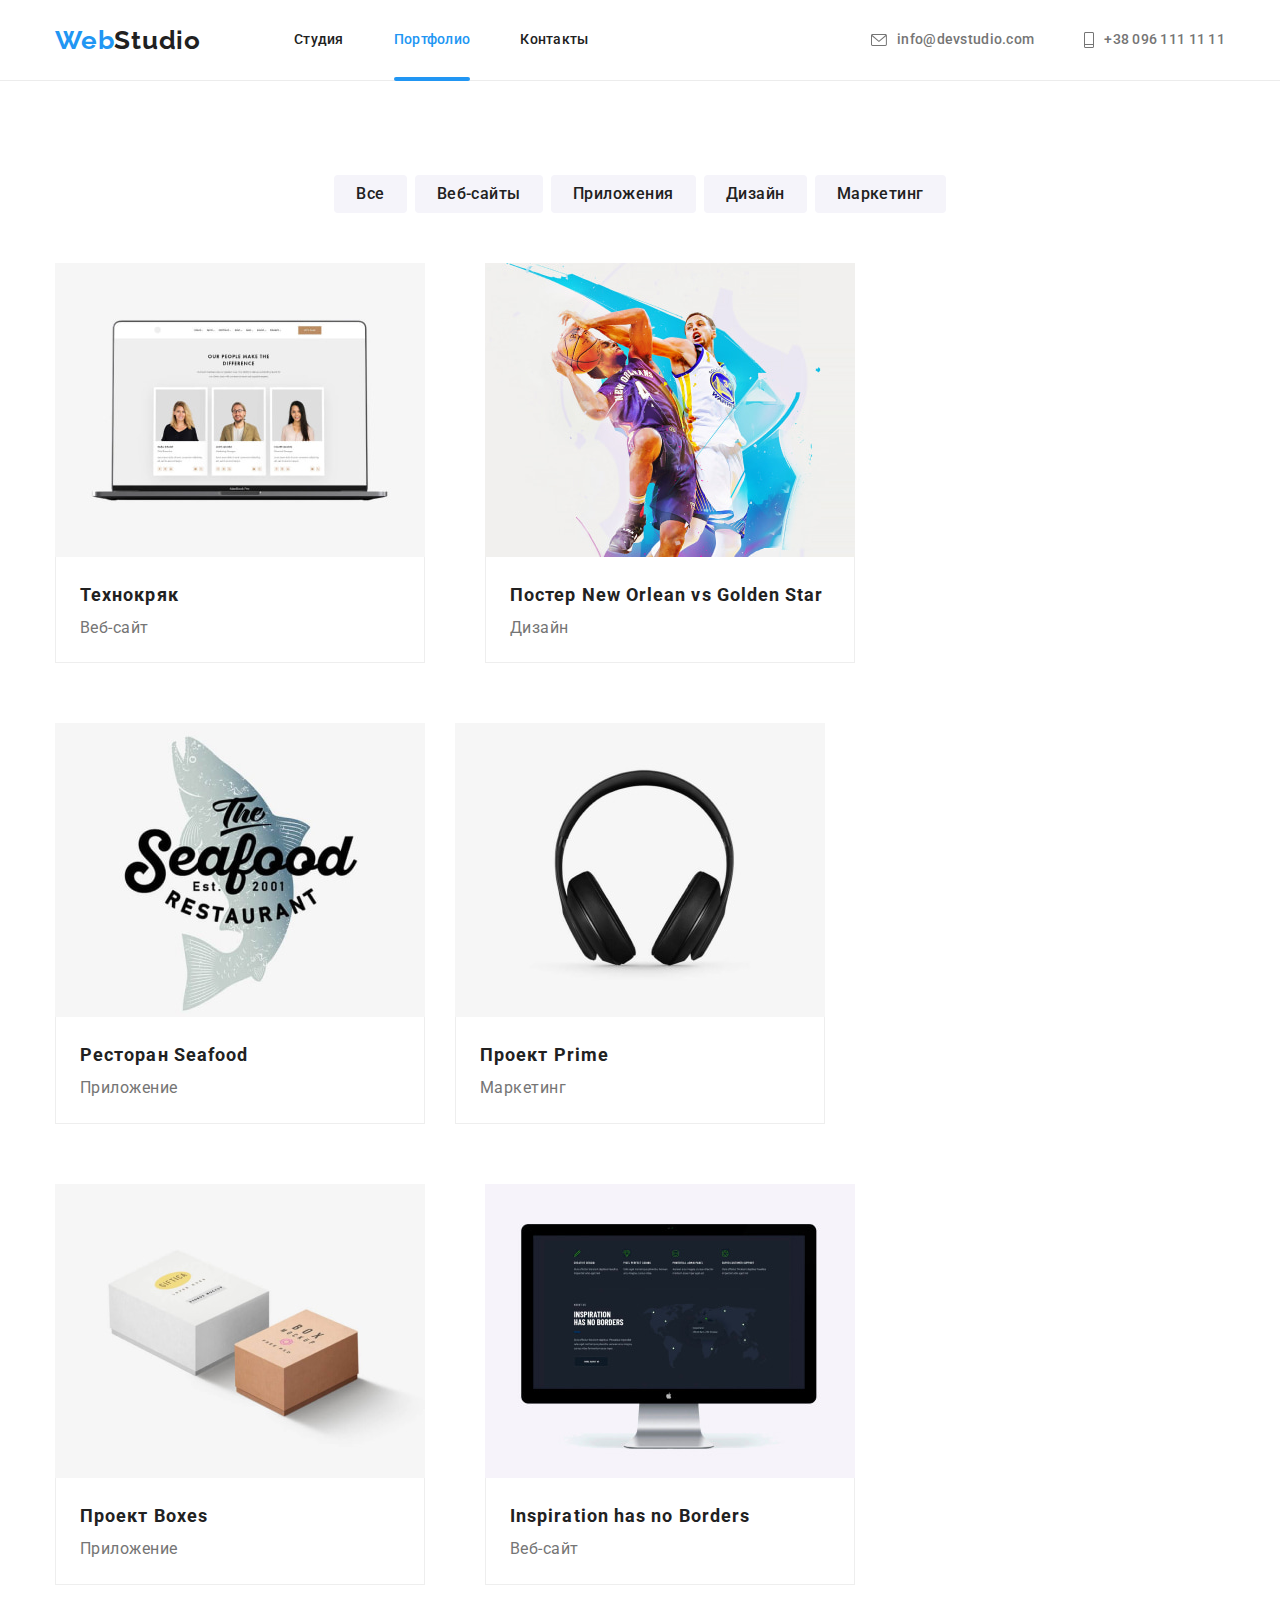
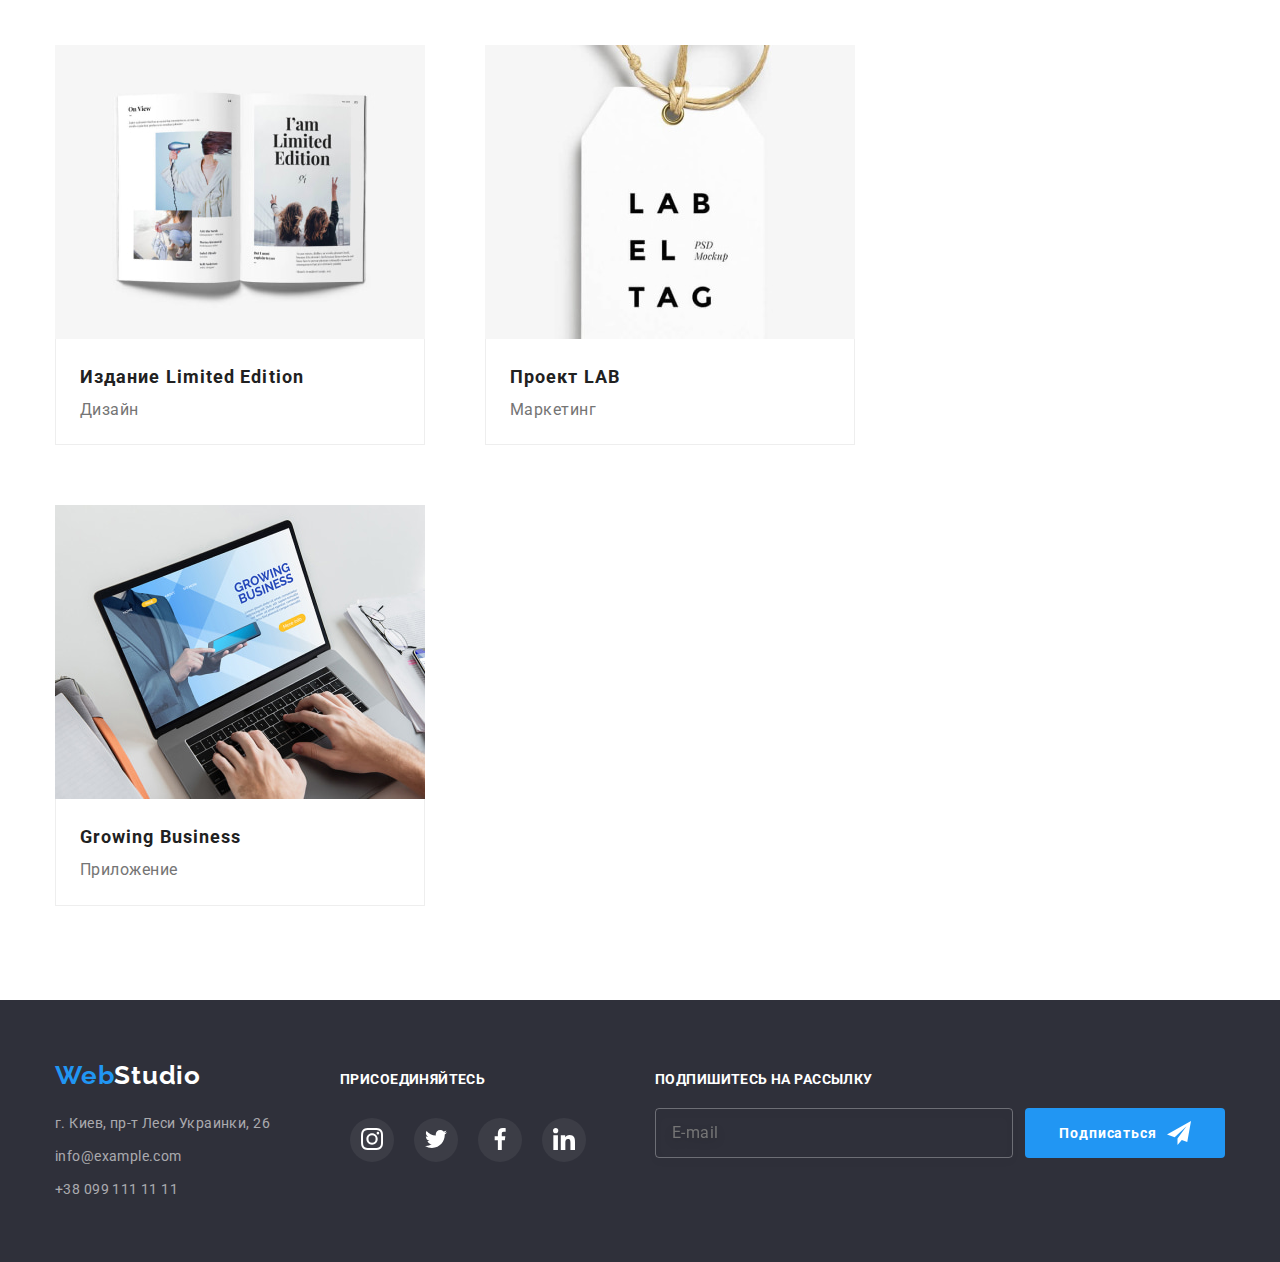
==== portfolio.html @ dc5bea84 "cards" ====
<!DOCTYPE html>
<html lang="ru">
<head>
    <meta charset="UTF-8">
    <meta http-equiv="X-UA-Compatible" content="IE=edge">
    <meta name="viewport" content="width=device-width, initial-scale=1.0">
    <title>Portfolio</title>
    <!--Modern normalize--> 
    <link rel="stylesheet" href="https://cdn.jsdelivr.net/npm/modern-normalize@1.1.0/modern-normalize.min.css">
     <!-- Основные шрифты -->
     <link rel="preconnect" href="https://fonts.googleapis.com">
     <link rel="preconnect" href="https://fonts.gstatic.com" crossorigin>
     <link href="https://fonts.googleapis.com/css2?family=Raleway:wght@700&family=Roboto:wght@400;500;700;900&display=swap"
         rel="stylesheet">
     <!-- Кастомные стили -->
     

    <link rel="stylesheet" href="./css/main.min.css">
</head>

<body >
   <!--Хедер-->
   <header class="header">
<div class="container  header__container">
    <!--Навигация-->
    <nav class="nav">
        <a href="./index.html" class="logo">Web<span class="logo logo__black">Studio</span></a>
        <ul class="nav__list">
            <li class="nav__item">
                <a href="./index.html" class="nav__link ">Студия</a>
            </li>
            <li class="nav__item">
                <a href="./portfolio.html" class="nav__link nav__link--current">Портфолио</a>
            </li>
            <li class="nav__item">
                <a href="" class="nav__link">Контакты</a>
            </li>
        </ul>

    </nav>
        <!--Контакти-->
<ul class="contacts">
    <li class="contacts__item">
    <a href="mailto:info@devstudio.com" class="contacts__link">
            <svg class="contacts__icon" width="16" height="12">
                <use href="./images/icons.svg#mail"></use>
            </svg>
        info@devstudio.com</a>
    </li>
    <li class="contacts__item">
        <a href="tel:+380961111111" class="contacts__link ">
            <svg class="contacts__icon" width="10" height="16">
                <use href="./images/icons.svg#phone"></use>
            </svg>
        +38 096 111 11 11</a>
    </li>
</ul>

    </div>
</header>
    <!--Герой-->
    <main>

    <section class="section cards">
        <div class="container">
        <h1 class="visually-hidden">Портфолио</h1>
    <ul class="button-list">
        <!--Список кнопок-->
        <li class="button-list__item">
            <button type="button" class="button-list__style">Все</button>
        </li>

        <li class="button-list__item">
            <button type="button"class="button-list__style">Веб-сайты</button>
        </li>

        <li class="button-list__item">
            <button type="button" class="button-list__style">Приложения</button>
        </li>

        <li class="button-list__item">
            <button type="button" class="button-list__style">Дизайн</button>
        </li>

        <li class="button-item">
            <button type="button" class="button-list__style">Маркетинг</button>
        </li>
    </ul>
    
    <ul class="cards__list">
        
        <li class="cards__content" >
            <a  class="cards__link cards__design" href="">
                <div class="cards__overlay">
                
                <picture>
                    <source srcset="./imagesportfolio/card-desktop1.jpg 1x, ./imagesportfolio/card-desktop1@2x.jpg 2x " 
                media="(min-width:1200px)"/>
                    <source
                        srcset="./imagesportfolio/card-tablet1.jpg 1x,./imagesportfolio/card-tablet1@2x.jpg 2x "
                        media="(min-width:768px)" />
                    <source
                        srcset="./imagesportfolio/card-mobile1.jpg 1x, ./imagesportfolio/card-mobile1@2x.jpg 2x "
                        media="(max-width:767px)" />

                    <img src="./imagesportfolio/card-mobile1.jpg" alt="Экран">
                </picture>
           
               <p class="cards__text">
                   Ресурс предлагает комплексные предложения с разным уровнем функционала и сервисов. Все это позволит посетителю получить исчерпывающие сведения о компании или частном лице.
               </p>
               </div>
            <div class="cards__descr">
                <h2 class="cards__title">Технокряк</h2>
                <p class="cards__info">Веб-сайт</p>
            </div>
           </a>
    </li>

        <li class="cards__content" >
            <a  class="cards__link cards__design" href="">
                <div class="cards__overlay">
                    <picture>
                        <source srcset="./imagesportfolio/card-desktop2.jpg 1x, ./imagesportfolio/card-desktop2@2x.jpg 2x "
                            media="(min-width:1200px)" />
                        <source srcset="./imagesportfolio/card-tablet2.jpg 1x,./imagesportfolio/card-tablet2@2x.jpg 2x "
                            media="(min-width:768px)" />
                        <source srcset="./imagesportfolio/card-mobile2.jpg 1x, ./imagesportfolio/card-mobile2@2x.jpg 2x "
                            media="(max-width:767px)" />
                    
                        <img src="./imagesportfolio/card-mobile2.jpg" alt="Постер">
                    </picture>
                    <p class="cards__text">
                        Ресурс предлагает комплексные предложения с разным уровнем функционала и сервисов. Все это позволит посетителю получить исчерпывающие сведения о компании или частном лице.
                    </p>
                </div>
           
            <div class="cards__descr">
                <h2 class="cards__title">Постер New Orlean vs Golden Star</h2>
                <p class="cards__info">Дизайн</p>
            </div>
            </a>
        </li>

        <li class="cards__content ">
            <a  class="cards__link cards__design" href=""> 
                <div class="cards__overlay">
                <picture>
                    <source srcset="./imagesportfolio/card-desktop3.jpg 1x, ./imagesportfolio/card-desktop3@2x.jpg 2x "
                        media="(min-width:1200px)" />
                    <source srcset="./imagesportfolio/card-tablet3.jpg 1x,./imagesportfolio/card-tablet3@2x.jpg 2x "
                        media="(min-width:768px)" />
                    <source srcset="./imagesportfolio/card-mobile3.jpg 1x, ./imagesportfolio/card-mobile3@2x.jpg 2x "
                        media="(max-width:767px)" />
                
                    <img src="./imagesportfolio/card-mobile3.jpg" alt="Эмблема ресторана">
                </picture>
            <p class="cards__text">
                Ресурс предлагает комплексные предложения с разным уровнем функционала и сервисов. Все это позволит посетителю получить исчерпывающие сведения о компании или частном лице.
            </p>
        </div>
            <div class="cards__descr">
                <h2 class="cards__title">Ресторан Seafood</h2>
                <p class="cards__info">Приложение</p>
            </div>
             </a>
        </li>

        
        <li class="cards__content ">
            <a  class="cards__link cards__design" href="">
                <div class="cards__overlay">
                    <picture>
                        <source srcset="./imagesportfolio/card-desktop4.jpg 1x, ./imagesportfolio/card-desktop4@2x.jpg 2x "
                            media="(min-width:1200px)" />
                        <source srcset="./imagesportfolio/card-tablet4.jpg 1x,./imagesportfolio/card-tablet4@2x.jpg 2x "
                            media="(min-width:768px)" />
                        <source srcset="./imagesportfolio/card-mobile4.jpg 1x, ./imagesportfolio/card-mobile4@2x.jpg 2x "
                            media="(max-width:767px)" />
                        <img src="./imagesportfolio/card-mobile4.jpg" alt="Наушники">
                    </picture>
            <p class="cards__text">
                Ресурс предлагает комплексные предложения с разным уровнем функционала и сервисов. Все это позволит посетителю получить исчерпывающие сведения о компании или частном лице.
            </p>
               </div>
            <div class="cards__descr">
                <h2 class="cards__title">Проект Prime</h2>
                <p class="cards__info">Маркетинг</p>
            </div>
            </a>
        </li>

        <li class="cards__content cards__link cards__design">
            <a  class="cards__link cards__design" href=""> 
                <div class="cards__overlay">
                    <picture>
                        <source srcset="./imagesportfolio/card-desktop5.jpg 1x, ./imagesportfolio/card-desktop5@2x.jpg 2x "
                            media="(min-width:1200px)" />
                        <source srcset="./imagesportfolio/card-tablet5.jpg 1x,./imagesportfolio/card-tablet5@2x.jpg 2x "
                            media="(min-width:768px)" />
                        <source srcset="./imagesportfolio/card-mobile5.jpg 1x, ./imagesportfolio/card-mobile5@2x.jpg 2x "
                            media="(max-width:767px)" />
                        <img src="./imagesportfolio/card-mobile5.jpg" alt="Коробки">
                    </picture>
            <p class="cards__text">
                Ресурс предлагает комплексные предложения с разным уровнем функционала и сервисов. Все это позволит посетителю получить исчерпывающие сведения о компании или частном лице.
            </p>
         </div>
            <div class="cards__descr">
                <h2 class="cards__title">Проект Boxes</h2>
                <p class="cards__info">Приложение</p>
            </div>
            </a>
        </li>

        <li class="cards__content cards__link cards__design">
        <a  class="cards__link cards__design" href=""> 
                <div class="cards__overlay">
                    <picture>
                        <source srcset="./imagesportfolio/card-desktop6.jpg 1x, ./imagesportfolio/card-desktop6@2x.jpg 2x "
                            media="(min-width:1200px)" />
                        <source srcset="./imagesportfolio/card-tablet6.jpg 1x,./imagesportfolio/card-tablet6@2x.jpg 2x "
                            media="(min-width:768px)" />
                        <source srcset="./imagesportfolio/card-mobile6.jpg 1x, ./imagesportfolio/card-mobile6@2x.jpg 2x "
                            media="(max-width:767px)" />
                        <img src="./imagesportfolio/card-mobile6.jpg" alt="Компьютер">
                    </picture>
            <p class="cards__text">
                Ресурс предлагает комплексные предложения с разным уровнем функционала и сервисов. Все это позволит посетителю получить исчерпывающие сведения о компании или частном лице.
            </p>
                </div>
            <div class="cards__descr">
                <h2 class="cards__title">Inspiration has no Borders</h2>
                <p class="cards__info">Веб-сайт</p>
            </div>
        </a>
        </li>

        <li class="cards__content cards__link cards__design">
         <a  class="cards__link cards__design" href=""> 
                <div class="cards__overlay">   
                    <picture>
                        <source srcset="./imagesportfolio/card-desktop7.jpg 1x, ./imagesportfolio/card-desktop7@2x.jpg 2x "
                            media="(min-width:1200px)" />
                        <source srcset="./imagesportfolio/card-tablet7.jpg 1x,./imagesportfolio/card-tablet7@2x.jpg 2x "
                            media="(min-width:768px)" />
                        <source srcset="./imagesportfolio/card-mobile7.jpg 1x, ./imagesportfolio/card-mobile7@2x.jpg 2x "
                            media="(max-width:767px)" />
                        <img src="./imagesportfolio/card-mobile7.jpg" alt="Журнал">
                    </picture>
            <p class="cards__text">
                Ресурс предлагает комплексные предложения с разным уровнем функционала и сервисов. Все это позволит посетителю получить исчерпывающие сведения о компании или частном лице.
            </p>
                </div>
            <div class="cards__descr">
                <h2 class="cards__title">Издание Limited Edition</h2>
                <p class="cards__info">Дизайн</p>
            </div>
         </a>
        </li>
    
        <li class="cards__content cards__link cards__design">
          <a  class="cards__link cards__design" href=""> 
                <div class="cards__overlay"> 
                    <picture>
                        <source srcset="./imagesportfolio/card-desktop8.jpg 1x, ./imagesportfolio/card-desktop8@2x.jpg 2x "
                            media="(min-width:1200px)" />
                        <source srcset="./imagesportfolio/card-tablet8.jpg 1x,./imagesportfolio/card-tablet8@2x.jpg 2x "
                            media="(min-width:768px)" />
                        <source srcset="./imagesportfolio/card-mobile8.jpg 1x, ./imagesportfolio/card-mobile8@2x.jpg 2x "
                            media="(max-width:767px)" />
                        <img src="./imagesportfolio/card-mobile8.jpg" alt="Лейбл">
                    </picture>
            <p class="cards__text">
                Ресурс предлагает комплексные предложения с разным уровнем функционала и сервисов. Все это позволит посетителю получить исчерпывающие сведения о компании или частном лице.
            </p>
                </div>
            <div class="cards__descr">
                <h2 class="cards__title">Проект LAB</h2>
                <p class="cards__info">Маркетинг</p>
            </div>
          </a>
        </li>

        <li class="cards__content ">
          <a  class="cards__link cards__design" href=""> 
                <div class="cards__overlay">  
                    <picture>
                        <source srcset="./imagesportfolio/card-desktop9.jpg 1x, ./imagesportfolio/card-desktop9@2x.jpg 2x "
                            media="(min-width:1200px)" />
                        <source srcset="./imagesportfolio/card-tablet9.jpg 1x,./imagesportfolio/card-tablet9@2x.jpg 2x "
                            media="(min-width:768px)" />
                        <source srcset="./imagesportfolio/card-mobile9.jpg 1x, ./imagesportfolio/card-mobile9@2x.jpg 2x "
                            media="(max-width:767px)" />
                        <img src="./imagesportfolio/card-mobile9.jpg" alt="Человек работает за ноутбуком">
                    </picture>
            <p class="cards__text">
                Ресурс предлагает комплексные предложения с разным уровнем функционала и сервисов. Все это позволит посетителю получить исчерпывающие сведения о компании или частном лице.
            </p>
                </div>
            <div class="cards__descr">
                <h2 class="cards__title">Growing Business</h2>
                <p class="cards__info">Приложение</p>
            </div>
          </a>
        </li>
    
    </ul>
</div>
    </section>
    </main>

<!--Футер сайта-->
<footer class="footer">
    <div class="container">
        <div class="footer__flex">
            <div class="footer__contacts-flex">
                <a href="./index.html" class="logo">Web<span class="logo logo__white">Studio</span></a>
                <address class="address">
                    <ul>
                        <li class="address__details">
                            <a href="https://google.com" class="address__item address__item--white">г. Киев, пр-т Леси Украинки,
                                26</a>
                        </li>
                        <li class="address__details">
                            <a href="mailto:info@example.com" class="address__item">info@example.com</a>
                        </li>
                        <li class="address__details">
                            <a href="tel:+380991111111" class="address__item">+38 099 111 11 11</a>
                        </li>
                    </ul>
                </address>
            </div>


            <!--Присоединяйтесь-->
            <div class="join__flex">
                <h3 class="join__title">присоединяйтесь</h3>
                <ul class="join__list list">
                    <li class="join__item">
                        <a class="join__link " href="">
                            <svg class="join__icon" width="22" height="22">
                                <use href="./images/icons.svg#instagram"> </use>
                            </svg>
                        </a>
                    </li>

                    <li class="join__item">
                        <a class="join__link " href="">
                            <svg class="join__icon" width="22" height="22">
                                <use href="./images/icons.svg#twitter"></use>
                            </svg>
                        </a>
                    </li>

                    <li class="join__item">
                        <a class="join__link " href="">
                            <svg class="join__icon" width="22" height="22">
                                <use href="./images/icons.svg#facebook"></use>
                            </svg>
                        </a>
                    </li>

                    <li class="join__item">
                        <a class="join__link " href="">
                            <svg class="join__icon" width="22" height="22">
                                <use href="./images/icons.svg#linkedin"></use>
                            </svg>
                        </a>

                    </li>
                </ul>
            </div>

            <!--Подпишитесь на рассылку-->
            <form class="subscribe-form">
                <h3 class="subscribe-form__title">Подпишитесь на рассылку</h3>
                <div class="subscribe-form__wrapper">
                    <label class="subscribe-form__label">
                        <input class="subscribe-form__input" type="email" name="email" placeholder="E-mail">
                    </label>

                    <div class="subscribe">
                        <button type="button" class="subscribe__button">Подписаться
                            <svg class="subscribe__icon" width="24" height="24">
                                <use href="./images/icons.svg#icon-plane"></use>
                            </svg>
                        </button>

                    </div>
                </div>
            </form>
        </div>
    </div>

</footer>
 

</body>
</html>
---- css/main.min.css ----
:root{--main-font: "roboto", sans-serif;--secondary-font: "raleway", sans-serif;--light-txt-cl: #ffffff;--txt-cl: #757575;--title-cl: #212121;--accent-txt-cl: #2196f3;--secondary-light-bg: #ffffff;--team-bg: #f5f4fa;--primary-dark-bg: #2f303a;--accent-bg-cl: #2196f3}.visually-hidden{position:absolute;width:1px;height:1px;margin:-1px;border:0;padding:0;white-space:nowrap;clip-path:inset(100%);clip:rect(0 0 0 0);overflow:hidden}ul{margin:0;padding:0;list-style:none}h1,h2,h3,h4,h5,h6,p,ul,ol{margin-top:0;margin-bottom:0}.list{color:var(--accent-txt-cl);list-style-type:none;text-decoration:none}body{font-family:var(--main-font);font-size:14px;line-height:1.71;letter-spacing:0.03em;color:var(--txt-cl)}img{display:block;max-width:100%;height:auto}textarea{resize:none;border:1px solid rgba(33,33,33,0.2);border-radius:4px}.section{padding:94px 0}.container{width:100%;margin-left:auto;margin-right:auto}@media screen and (min-width: 480px){.container{padding-left:15px;padding-right:15px}}@media screen and (min-width: 480px){.container{width:480px}}@media screen and (min-width: 768px){.container{width:768px}}@media screen and (min-width: 1200px){.container{width:1200px}}.header{background-color:var(--light-txt-cl);border-bottom:1px solid #ECECEC}.header__container{display:flex;align-items:center}.nav{display:flex;align-items:center}.logo{text-decoration:none;font-family:Raleway;font-weight:700;line-height:1.19;font-size:26px;letter-spacing:0.03em;color:var(--accent-txt-cl)}.logo__black{color:var(--title-cl)}.nav__link{padding-top:32px;padding-bottom:32px;display:block;position:relative;transition:color 250ms cubic-bezier(0.4, 0, 0.2, 1)}.nav__link:hover,.nav__link:focus{color:var(--accent-txt-cl)}.nav__link{display:flex;font-weight:500;line-height:1.14;letter-spacing:0.02em;color:var(--title-cl);text-decoration:none}.nav__link--current{color:#2196f3}.nav__link--current::after{content:'';bottom:-1px;left:0;display:block;width:100%;background-color:#2196F3;border-radius:2px;height:4px;position:absolute}.nav__list{display:flex;list-style-type:none;margin-left:93px}.nav__list .nav__item:not(:last-child){margin-right:50px}.contacts{display:flex;list-style-type:none;margin-left:auto}.contacts .contacts__item:not(:last-child){margin-right:50px}.contacts__link{display:flex;align-items:center;font-weight:500;line-height:1.14;letter-spacing:0.02em;color:var(--txt-cl);text-decoration:none;fill:var(--txt-cl);transition:color 250ms cubic-bezier(0.4, 0, 0.2, 1),fill 250ms cubic-bezier(0.4, 0, 0.2, 1)}.contacts__link:hover,.contacts__link:focus{color:var(--accent-bg-cl);fill:var(--accent-bg-cl)}.contacts__icon{margin-right:10px;fill:currentColor;transition:fill 250ms cubic-bezier(0.4, 0, 0.2, 1)}.contacts__icon:hover,.contacts__icon:focus{fill:#2196f3}.hero{min-width:480px;min-height:400px;margin-left:auto;margin-right:auto;background-image:linear-gradient(to right, rgba(47,48,58,0.4), rgba(47,48,58,0.4)),url(..//../images/bg_sm.jpg);background-color:var(--primary-dark-bg);background-repeat:no-repeat;background-size:cover;background-position:center;padding-top:119px;padding-bottom:118px}@media screen and (min-device-pixel-ratio: 2), screen and (min-resolution: 192dpi), screen and (min-resolution: 2dppx){.hero{background-image:linear-gradient(to right, rgba(47,48,58,0.4), rgba(47,48,58,0.4)),url(..//../images/bg_sm@2x.jpg)}}@media screen and (min-width: 768px){.hero{background-image:linear-gradient(to right, rgba(47,48,58,0.4), rgba(47,48,58,0.4)),url(..//../images/bg_md.jpg)}}@media screen and (min-device-pixel-ratio: 2), screen and (min-resolution: 192dpi), screen and (min-resolution: 2dppx){.hero{background-image:linear-gradient(to right, rgba(47,48,58,0.4), rgba(47,48,58,0.4)),url(..//../images/bg_md@2x.jpg)}}@media screen and (min-width: 1200px){.hero{background-image:linear-gradient(to right, rgba(47,48,58,0.4), rgba(47,48,58,0.4)),url(..//../images/bg_lg.jpg)}}@media screen and (min-device-pixel-ratio: 2), screen and (min-resolution: 192dpi), screen and (min-resolution: 2dppx){.hero{background-image:linear-gradient(to right, rgba(47,48,58,0.4), rgba(47,48,58,0.4)),url(..//../images/bg_lg@2x.jpg)}}.hero__title{padding:0;margin-bottom:30px;margin-left:auto;margin-right:auto;max-width:250px;font-weight:900;font-size:18px;line-height:1.62;letter-spacing:0.06em;text-transform:uppercase;color:var(--light-txt-cl)}@media screen and (min-width: 480px){.hero__title{font-size:26px;max-width:360px}}@media screen and (min-width: 1200px){.hero__title{font-size:44px;max-width:360px;line-height:1.36;max-width:696px;margin-left:auto;margin-right:auto}}.hero__button{min-width:140px;border-radius:4px;border:1px solid transparent;padding:7px;color:var(--light-txt-cl);background-color:var(--accent-bg-cl);font-weight:700;font-size:12px;line-height:1.87;align-items:center;text-align:center;letter-spacing:0.06em;cursor:pointer;display:block;position:relative;margin:0 auto;transition:background-color 250ms cubic-bezier(0.4, 0, 0.2, 1),color 250ms cubic-bezier(0.4, 0, 0.2, 1)}.hero__button:hover,.hero__button:focus{color:var(--light-txt-cl);background-color:var(--accent-bg-cl)}@media screen and (min-width: 480px){.hero__button{padding:10px 32px;font-size:16px;min-width:200px}}.backdrop{position:fixed;top:0;left:0;width:100%;height:100%;background-color:rgba(0,0,0,0.2);transition:opacity 500ms cubic-bezier(0.4, 0, 0.2, 1),visibility 500ms cubic-bezier(0.4, 0, 0.2, 1),pointer-events 500ms cubic-bezier(0.4, 0, 0.2, 1)}.backdrop.is-hidden{opacity:0;visibility:hidden;pointer-events:none}.backdrop.is-hidden .modal{transform:scaleY(0)}.modal{position:absolute;top:50%;left:50%;transform:scaleY(1);transform:translate(-50%, -50%);width:528px;height:581px;background-color:var(--light-txt-cl);opacity:1;transition:transform 250ms cubic-bezier(0.4, 0, 0.2, 1);box-shadow:0px 1px 3px rgba(0,0,0,0.12),0px 1px 1px rgba(0,0,0,0.14),0px 2px 1px rgba(0,0,0,0.2);border-radius:4px;animation:animate125 3000ms infinite 1000ms}.modal__form{padding:40px}.modal__title{font-weight:700;font-size:20px;line-height:1.15;text-align:center;letter-spacing:0.03em;color:var(--title-cl)}.modal__form-field{position:relative;display:flex;flex-direction:column;margin-top:10px}.modal__form-field textarea::placeholder{font-weight:400;line-height:1.16;letter-spacing:0.01em;color:rgba(117,117,117,0.5)}.modal__form-text{line-height:1.16;letter-spacing:0.01em;color:#757575;margin-bottom:4px}.modal__svg{position:relative}.modal__input{border:1px solid rgba(33,33,33,0.2);box-sizing:border-box;border-radius:4px;width:448px;height:40px;padding-left:42px;transition:border-color 250ms cubic-bezier(0.4, 0, 0.2, 1),fill 250ms cubic-bezier(0.4, 0, 0.2, 1),outline 250ms cubic-bezier(0.4, 0, 0.2, 1)}.modal__input:focus-within{border-color:var(--accent-txt-cl);outline:transparent}.modal__icon{position:absolute;top:50%;left:12px;transform:translateY(-50%);display:inline-block}.modal__input:focus ~ .modal__icon{fill:var(--accent-bg-cl)}.modal__comment{display:flex;flex-direction:column;width:448px;height:120px;margin-top:10px;margin-bottom:20px}.modal__field{padding-top:12px;padding-left:16px;transition:border-color 250ms cubic-bezier(0.4, 0, 0.2, 1),outline 250ms cubic-bezier(0.4, 0, 0.2, 1);width:448px;height:120px}.modal__field:focus-within{border-color:var(--accent-txt-cl);outline:transparent}.modal__wrap-check{display:flex;align-items:center;justify-content:center}.modal__check{font-size:14px;line-height:24px;letter-spacing:0.03em;color:#757575;appearance:none;display:flex;align-items:center}.modal__check:checked+.modal__check-text span{background-image:url(..//images/icons.svg#icon-icon-check);background-color:var(--accent-bg-cl);border:none;background-repeat:no-repeat;background-size:cover;background-origin:border-box}.modal__check-text span{width:16px;height:15px;border:2px solid #212121;border-radius:2px;display:flex;margin-right:10px;align-items:center;justify-content:center}.modal__policy{color:var(--accent-txt-cl);cursor:pointer}.modal__button-wrapper{display:flex;justify-content:center;align-items:center;margin-top:30px}.modal__submit-button{width:200px;height:50px;cursor:pointer;font-weight:700;line-height:1.87;letter-spacing:0.06em;color:var(--light-txt-cl);background-color:var(--accent-bg-cl);border-radius:4px;border:transparent;box-shadow:0px 4px 4px rgba(0,0,0,0.15)}.modal__close-btn{position:absolute;display:flex;cursor:pointer;align-items:center;justify-content:center;border:1px solid rgba(0,0,0,0.1);width:30px;height:30px;border-radius:50%;background-color:var(--light-txt-cl)}.modal>.modal__close-btn{position:absolute;top:8px;right:8px;margin:0}.features{padding-top:60px;padding-bottom:60px}@media screen and (min-width: 1200px){.features{padding-top:94px;padding-bottom:94px}}@media screen and (max-width: 479px){.features{padding-left:15px;padding-right:15px}}.features__list{display:flex;flex-wrap:wrap;list-style:none;justify-content:center;grid-gap:30px}@media screen and (min-width: 480px){.features__item{width:450px}}@media screen and (min-width: 768px){.features__item{width:354px}}@media screen and (min-width: 1200px){.features__item{width:270px}}.features__icon-wrapper{height:120px;display:flex;align-items:center;justify-content:center;margin-bottom:30px;background-color:var(--team-bg)}.features__icon{width:70px;height:70px}.features__title{margin-bottom:10px;color:var(--title-cl);font-weight:700;font-size:14px;line-height:1.14;text-transform:uppercase;text-align:center}@media screen and (min-width: 768px){.features__title{text-align:left}}.features__txt{line-height:1.71;letter-spacing:0.03em;color:var(--txt-cl)}.section__title{margin-bottom:50px;font-weight:700;font-size:36px;line-height:1.16;text-align:center;letter-spacing:0.03em;color:var(--title-cl)}.section--padding-reset{padding-top:0;display:none}@media screen and (min-width: 1200px){.section--padding-reset{display:block}}.activity__list{display:flex;list-style-type:none}.activity__item{position:relative}.activity__item+.activity__item{margin-left:30px}.activity__text{display:flex;justify-content:center;align-items:center;width:100%;position:absolute;bottom:0;left:0;height:70px;font-weight:bold;font-size:14px;line-height:1.14;text-transform:uppercase;color:var(--light-txt-cl);background-color:rgba(47,48,58,0.8)}.section-other-background{padding-top:60px;padding-bottom:60px;background-color:var(--team-bg)}@media screen and (min-width: 1200px){.section-other-background{padding-top:94px;padding-bottom:94px}}.section__title{margin-bottom:30px;font-weight:700;font-size:28px;line-height:1.17;text-align:center}@media screen and (min-width: 1200px){.section__title{margin-bottom:50px;font-size:36px}}.team__list{display:flex;flex-wrap:wrap;justify-content:center;align-items:center;grid-gap:30px}.team__item{box-shadow:0px 1px 3px rgba(0,0,0,0.12),0px 1px 1px rgba(0,0,0,0.14),0px 2px 1px rgba(0,0,0,0.2);background-color:var(--secondary-light-bg)}@media screen and (max-width: 479px){.team__item{width:270px}}@media screen and (min-width: 480px){.team__item{width:450px}}@media screen and (min-width: 768px){.team__item{width:354px}}@media screen and (min-width: 1200px){.team__item{width:270px}}.team__card{padding:30px 0}.team__title{margin-bottom:10px;font-weight:500;font-size:16px;line-height:1.18;text-align:center;letter-spacing:0.03em;color:var(--title-cl)}.team__text{font-size:16px;line-height:1.18;text-align:center;letter-spacing:0.03em;color:var(--txt-cl);margin-bottom:16px}.socials{display:flex;justify-content:center}.socials__item{display:flex;align-self:center}.socials__item:not(:last-child){margin-right:10px}.socials__link{display:flex;justify-content:center;align-items:center;width:44px;height:44px;background-color:transparent;border-radius:50%;background-position:center;background-size:20px;color:currentColor;transition:fill 250ms cubic-bezier(0.4, 0, 0.2, 1),background-color 250ms cubic-bezier(0.4, 0, 0.2, 1)}.socials__link:hover,.socials__link:focus{background-color:var(--accent-txt-cl)}.socials__link:focus{background-color:var(--accent-txt-cl)}.socials__icon{width:22px;height:22px;fill:#AFB1B8;transition:fill 250ms cubic-bezier(0.4, 0, 0.2, 1)}.socials__link:hover .socials__icon,.socials__link:focus .socials__icon{fill:var(--light-txt-cl)}.clients{padding-top:60px;padding-bottom:60px}@media screen and (min-width: 1200px){.clients{padding-top:94px;padding-bottom:94px}}.clients__list{display:flex;flex-wrap:wrap;list-style:none;justify-content:space-between;align-items:center;grid-gap:30px}.clients-item{transition:250ms cubic-bezier(0.4, 0, 0.2, 1)}.clients__link{display:flex;align-items:center;justify-content:center;display:flex;align-items:center;justify-content:center;border:1px solid #afb1b8;color:#afb1b8;background-color:var(--light-txt-cl);border-radius:4px;transition:color 250ms cubic-bezier(0.4, 0, 0.2, 1),border-color 250ms cubic-bezier(0.4, 0, 0.2, 1);padding:16px 32px}.clients__link:hover,.clients__link:focus{color:var(--accent-color);border-color:var(--accent-color)}@media screen and (min-width: 480px){.clients__link{width:210px}}@media screen and (min-width: 768px){.clients__link{width:226px}}@media screen and (min-width: 1200px){.clients__link{width:170px}}.clients__icon{fill:currentColor;width:106px;height:60px}.footer{background-color:var(--primary-dark-bg);padding-top:60px;padding-bottom:60px}.footer__flex{display:flex;align-items:baseline}.logo__white{color:var(--light-txt-cl)}.address{padding-top:20px;font-style:normal}.address__details{list-style-type:none}.address__details:not(:last-child){margin-bottom:9px}.address__item--white{color:var(--light-txt-cl);text-decoration:none}.address__item{line-height:1.71;letter-spacing:0.03em;color:rgba(255,255,255,0.6);text-decoration:none}.join__flex{margin-left:70px}.join__title{font-family:var(--main-font);margin-bottom:20px;font-weight:700;font-size:14px;letter-spacing:0.03em;line-height:1.14;text-transform:uppercase;color:var(--light-txt-cl)}.join__list{display:flex;justify-content:space-between}.join__item{margin:10px}.join__link{width:44px;height:44px;display:block;border-radius:50%;color:var(--light-txt-cl);background-color:#ffffff10;padding-left:11px;padding-top:10px;transition:background-color 250ms cubic-bezier(0.4, 0, 0.2, 1),color 250ms cubic-bezier(0.4, 0, 0.2, 1)}.join__link:hover,.join__link:focus{color:var(--light-txt-cl);background-color:var(--accent-txt-cl)}.join__icon{fill:var(--light-txt-cl)}.subscribe-form{margin-left:auto}.subscribe-form__title{font-weight:700;font-size:14px;line-height:1.14;letter-spacing:0.03em;text-transform:uppercase;color:var(--light-txt-cl);padding-bottom:20px}.subscribe-form__wrapper{display:flex;align-items:center;justify-content:center}.subscribe-form__label{margin-right:12px}.subscribe-form__input{width:358px;height:50px;border:1px solid rgba(255,255,255,0.3);filter:drop-shadow(0px 4px 4px rgba(0,0,0,0.15));border-radius:4px;background-color:transparent;cursor:pointer;outline:none;padding-left:16px;font-size:16px;line-height:1.25;letter-spacing:0.03em;color:rgba(255,255,255,0.6)}.subscribe{display:flex;justify-content:center;align-items:center}.subscribe__button{cursor:pointer;font-weight:700;line-height:1.87;letter-spacing:0.06em;color:var(--light-txt-cl);background-color:var(--accent-bg-cl);border-radius:4px;border:transparent;display:flex;justify-content:center;align-items:center;min-width:200px;min-height:50px}.subscribe__icon{fill:var(--light-txt-cl);margin-left:10px}.button-list{display:flex;flex-wrap:wrap;justify-content:flex-start;margin-bottom:40px;grid-gap:8px;grid-row-gap:15px}@media (min-width: 768px){.button-list{justify-content:center;margin-bottom:30px}}@media (min-width: 1200px){.button-list{margin-bottom:50px}}.button-list__style{cursor:pointer;padding:6px 22px;font-weight:500;line-height:1.62;font-size:16px;text-align:center;letter-spacing:0.03em;color:var(--title-cl);background-color:var(--team-bg);border:transparent;border-radius:4px;transition:color 250ms cubic-bezier(0.4, 0, 0.2, 1),background-color 250ms cubic-bezier(0.4, 0, 0.2, 1),box-shadow 250ms cubic-bezier(0.4, 0, 0.2, 1)}.button-list__style:hover,.button-list__style:focus{background-color:var(--accent-bg-cl);color:var(--light-txt-cl);box-shadow:0px 3px 1px rgba(0,0,0,0.1),0px 1px 2px rgba(0,0,0,0.08),0px 2px 2px rgba(0,0,0,0.12)}.cards{padding-top:60px;padding-bottom:60px}@media screen and (min-width: 1200px){.cards{padding-top:94px;padding-bottom:94px}}@media screen and (max-width: 479px){.cards{padding-left:15px;padding-right:15px}}@media screen and (min-width: 768px){.cards__list{display:flex;flex-wrap:wrap;list-style-type:none;margin:-30px}.cards__list:hover{transform:translateY(0)}.cards__list .cards__content:nth-child(3n){margin-right:0}}@media screen and (min-width: 768px){.cards__content{display:flex;flex-wrap:wrap;width:calc(100% -2 * 30px / 2);margin:30px}}@media screen and (max-width: 767px){.cards__content:not(last-child){margin-bottom:30px}}@media screen and (min-width: 1200px){.cards__content{width:calc(100% -3 * 30px / 3)}}.cards__title{font-size:18px;font-weight:700;line-height:2;letter-spacing:0.06em;color:var(--title-cl)}.cards__info{font-size:16px;line-height:1.85;letter-spacing:0.03em;color:var(--txt-cl)}.cards{display:flex;flex-wrap:wrap;list-style-type:none}.cards:hover{transform:translateY(0)}.cards .cards__content:nth-child(3n){margin-right:0}.cards__link{text-decoration:none;color:currentColor;transition:250ms cubic-bezier(0.4, 0, 0.2, 1)}.cards__design{display:block;transition:box-shadow 250ms cubic-bezier(0.4, 0, 0.2, 1)}.cards__design:hover,.cards__design:focus{box-shadow:0px 1px 1px rgba(0,0,0,0.12),0px 4px 4px rgba(0,0,0,0.06),1px 4px 6px rgba(0,0,0,0.16)}.cards__overlay{position:relative;overflow:hidden}.cards__text{position:absolute;top:0;left:0;padding:63px 24px;font-size:18px;line-height:1.56;color:var(--light-txt-cl);background:rgba(33,150,243,0.9);transform:translateY(100%);transition:transform 250ms cubic-bezier(0.4, 0, 0.2, 1)}.cards__design:hover .cards__text{transform:translate(0);transition-duration:250ms}.cards__design:focus .cards__text{transform:translate(0);transition-duration:250ms}.cards__text .cards__link{display:flex}.cards__link:hover .cards__text,.cards__link:focus .cards__text{transform:translateY(0)}.cards__descr{flex-grow:1;padding:20px 24px;border:1px solid #eeeeee;border-top:transparent}
/*# sourceMappingURL=main.min.css.map */
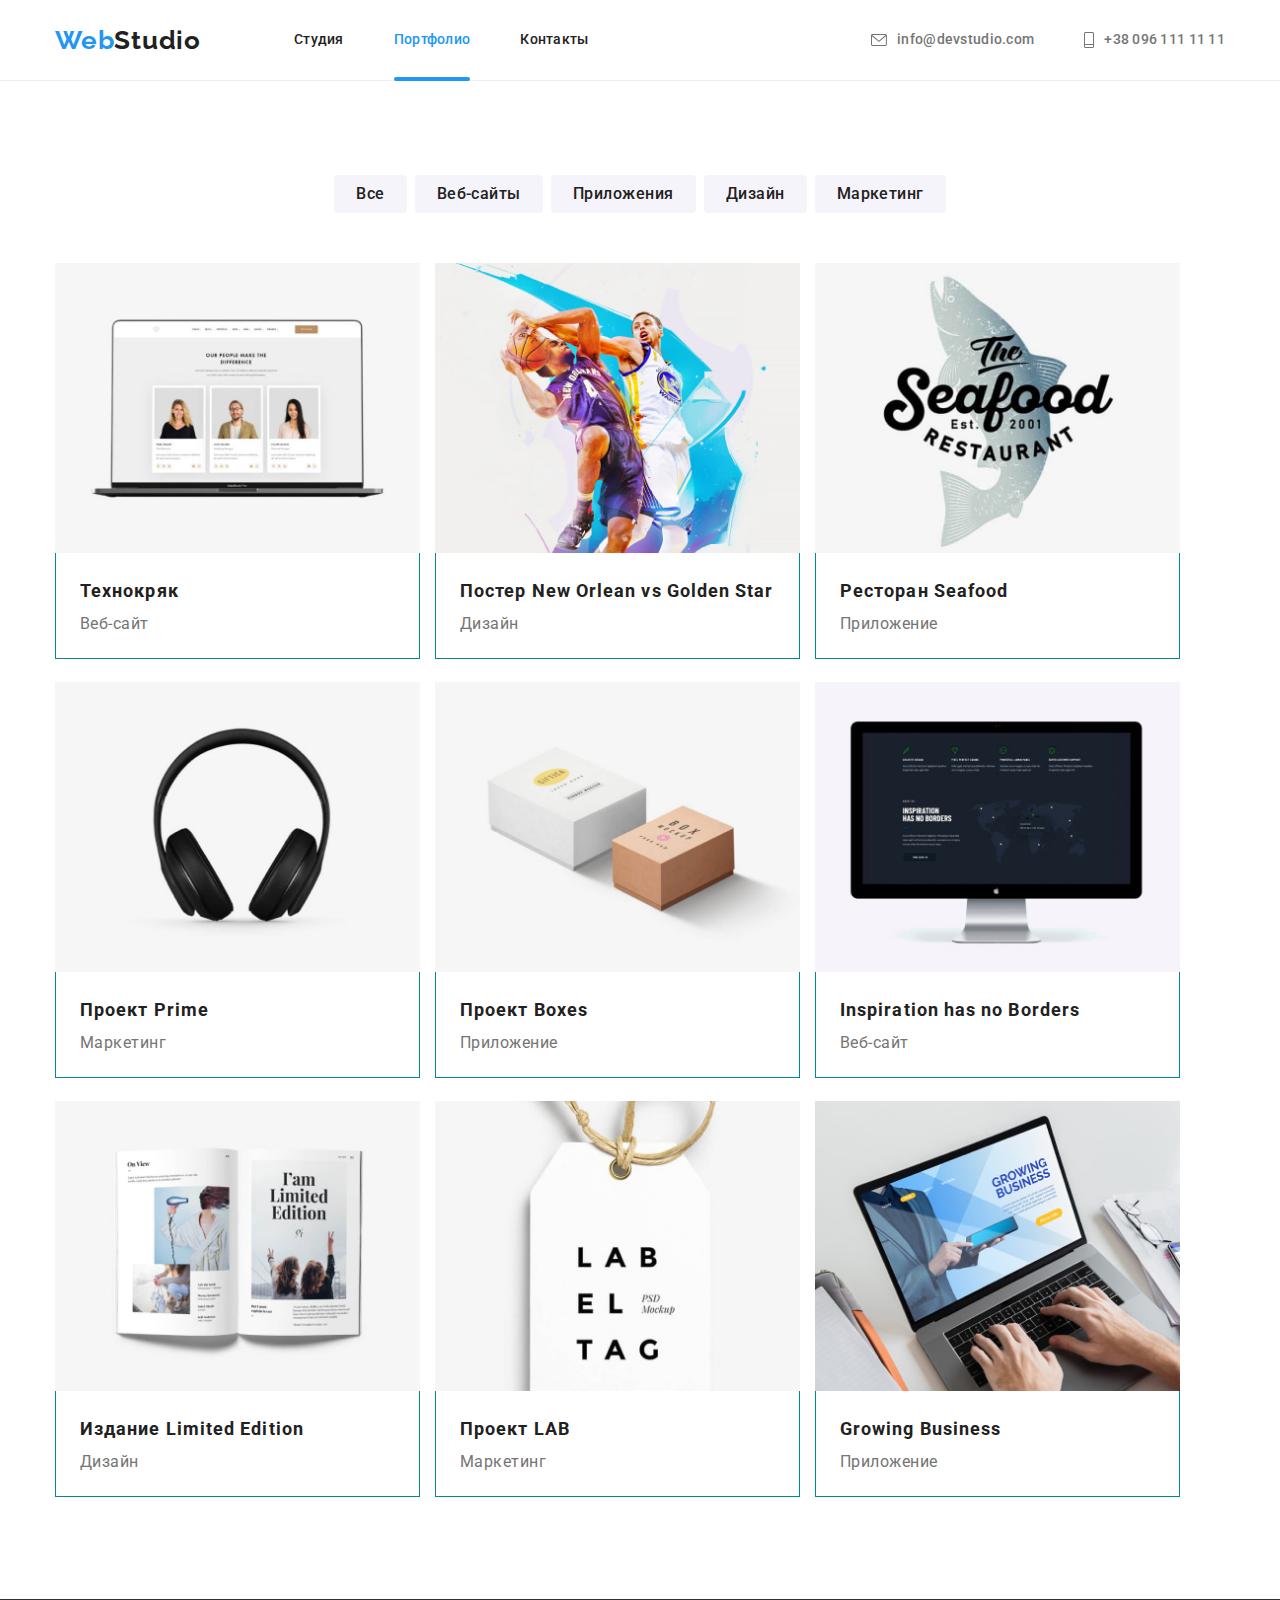
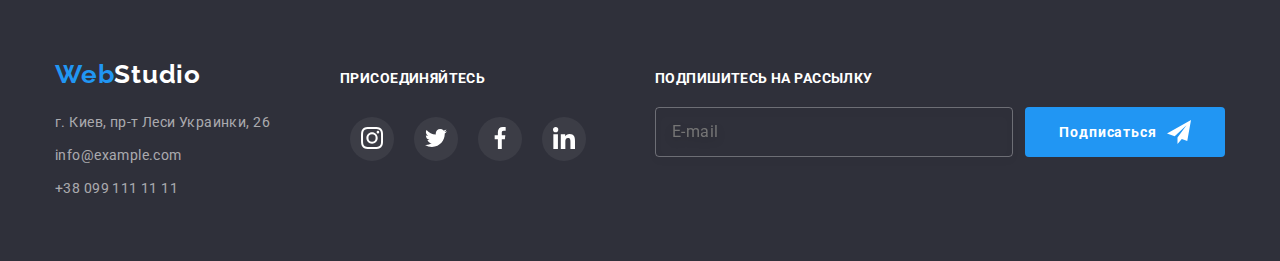
==== commit abe8a98f: "update" ====
--- a/portfolio.html
+++ b/portfolio.html
@@ -89,7 +89,7 @@
     
     <ul class="cards__list">
         
-        <li class="cards__content" >
+        <li class="cards__content " >
             <a  class="cards__link cards__design" href="">
                 <div class="cards__overlay">
                 
@@ -135,7 +135,7 @@
                     </p>
                 </div>
            
-            <div class="cards__descr">
+            <div class="cards__descr cards__poster ">
                 <h2 class="cards__title">Постер New Orlean vs Golden Star</h2>
                 <p class="cards__info">Дизайн</p>
             </div>
--- a/css/main.min.css
+++ b/css/main.min.css
@@ -1,2 +1,2 @@
-:root{--main-font: "roboto", sans-serif;--secondary-font: "raleway", sans-serif;--light-txt-cl: #ffffff;--txt-cl: #757575;--title-cl: #212121;--accent-txt-cl: #2196f3;--secondary-light-bg: #ffffff;--team-bg: #f5f4fa;--primary-dark-bg: #2f303a;--accent-bg-cl: #2196f3}.visually-hidden{position:absolute;width:1px;height:1px;margin:-1px;border:0;padding:0;white-space:nowrap;clip-path:inset(100%);clip:rect(0 0 0 0);overflow:hidden}ul{margin:0;padding:0;list-style:none}h1,h2,h3,h4,h5,h6,p,ul,ol{margin-top:0;margin-bottom:0}.list{color:var(--accent-txt-cl);list-style-type:none;text-decoration:none}body{font-family:var(--main-font);font-size:14px;line-height:1.71;letter-spacing:0.03em;color:var(--txt-cl)}img{display:block;max-width:100%;height:auto}textarea{resize:none;border:1px solid rgba(33,33,33,0.2);border-radius:4px}.section{padding:94px 0}.container{width:100%;margin-left:auto;margin-right:auto}@media screen and (min-width: 480px){.container{padding-left:15px;padding-right:15px}}@media screen and (min-width: 480px){.container{width:480px}}@media screen and (min-width: 768px){.container{width:768px}}@media screen and (min-width: 1200px){.container{width:1200px}}.header{background-color:var(--light-txt-cl);border-bottom:1px solid #ECECEC}.header__container{display:flex;align-items:center}.nav{display:flex;align-items:center}.logo{text-decoration:none;font-family:Raleway;font-weight:700;line-height:1.19;font-size:26px;letter-spacing:0.03em;color:var(--accent-txt-cl)}.logo__black{color:var(--title-cl)}.nav__link{padding-top:32px;padding-bottom:32px;display:block;position:relative;transition:color 250ms cubic-bezier(0.4, 0, 0.2, 1)}.nav__link:hover,.nav__link:focus{color:var(--accent-txt-cl)}.nav__link{display:flex;font-weight:500;line-height:1.14;letter-spacing:0.02em;color:var(--title-cl);text-decoration:none}.nav__link--current{color:#2196f3}.nav__link--current::after{content:'';bottom:-1px;left:0;display:block;width:100%;background-color:#2196F3;border-radius:2px;height:4px;position:absolute}.nav__list{display:flex;list-style-type:none;margin-left:93px}.nav__list .nav__item:not(:last-child){margin-right:50px}.contacts{display:flex;list-style-type:none;margin-left:auto}.contacts .contacts__item:not(:last-child){margin-right:50px}.contacts__link{display:flex;align-items:center;font-weight:500;line-height:1.14;letter-spacing:0.02em;color:var(--txt-cl);text-decoration:none;fill:var(--txt-cl);transition:color 250ms cubic-bezier(0.4, 0, 0.2, 1),fill 250ms cubic-bezier(0.4, 0, 0.2, 1)}.contacts__link:hover,.contacts__link:focus{color:var(--accent-bg-cl);fill:var(--accent-bg-cl)}.contacts__icon{margin-right:10px;fill:currentColor;transition:fill 250ms cubic-bezier(0.4, 0, 0.2, 1)}.contacts__icon:hover,.contacts__icon:focus{fill:#2196f3}.hero{min-width:480px;min-height:400px;margin-left:auto;margin-right:auto;background-image:linear-gradient(to right, rgba(47,48,58,0.4), rgba(47,48,58,0.4)),url(..//../images/bg_sm.jpg);background-color:var(--primary-dark-bg);background-repeat:no-repeat;background-size:cover;background-position:center;padding-top:119px;padding-bottom:118px}@media screen and (min-device-pixel-ratio: 2), screen and (min-resolution: 192dpi), screen and (min-resolution: 2dppx){.hero{background-image:linear-gradient(to right, rgba(47,48,58,0.4), rgba(47,48,58,0.4)),url(..//../images/bg_sm@2x.jpg)}}@media screen and (min-width: 768px){.hero{background-image:linear-gradient(to right, rgba(47,48,58,0.4), rgba(47,48,58,0.4)),url(..//../images/bg_md.jpg)}}@media screen and (min-device-pixel-ratio: 2), screen and (min-resolution: 192dpi), screen and (min-resolution: 2dppx){.hero{background-image:linear-gradient(to right, rgba(47,48,58,0.4), rgba(47,48,58,0.4)),url(..//../images/bg_md@2x.jpg)}}@media screen and (min-width: 1200px){.hero{background-image:linear-gradient(to right, rgba(47,48,58,0.4), rgba(47,48,58,0.4)),url(..//../images/bg_lg.jpg)}}@media screen and (min-device-pixel-ratio: 2), screen and (min-resolution: 192dpi), screen and (min-resolution: 2dppx){.hero{background-image:linear-gradient(to right, rgba(47,48,58,0.4), rgba(47,48,58,0.4)),url(..//../images/bg_lg@2x.jpg)}}.hero__title{padding:0;margin-bottom:30px;margin-left:auto;margin-right:auto;max-width:250px;font-weight:900;font-size:18px;line-height:1.62;letter-spacing:0.06em;text-transform:uppercase;color:var(--light-txt-cl)}@media screen and (min-width: 480px){.hero__title{font-size:26px;max-width:360px}}@media screen and (min-width: 1200px){.hero__title{font-size:44px;max-width:360px;line-height:1.36;max-width:696px;margin-left:auto;margin-right:auto}}.hero__button{min-width:140px;border-radius:4px;border:1px solid transparent;padding:7px;color:var(--light-txt-cl);background-color:var(--accent-bg-cl);font-weight:700;font-size:12px;line-height:1.87;align-items:center;text-align:center;letter-spacing:0.06em;cursor:pointer;display:block;position:relative;margin:0 auto;transition:background-color 250ms cubic-bezier(0.4, 0, 0.2, 1),color 250ms cubic-bezier(0.4, 0, 0.2, 1)}.hero__button:hover,.hero__button:focus{color:var(--light-txt-cl);background-color:var(--accent-bg-cl)}@media screen and (min-width: 480px){.hero__button{padding:10px 32px;font-size:16px;min-width:200px}}.backdrop{position:fixed;top:0;left:0;width:100%;height:100%;background-color:rgba(0,0,0,0.2);transition:opacity 500ms cubic-bezier(0.4, 0, 0.2, 1),visibility 500ms cubic-bezier(0.4, 0, 0.2, 1),pointer-events 500ms cubic-bezier(0.4, 0, 0.2, 1)}.backdrop.is-hidden{opacity:0;visibility:hidden;pointer-events:none}.backdrop.is-hidden .modal{transform:scaleY(0)}.modal{position:absolute;top:50%;left:50%;transform:scaleY(1);transform:translate(-50%, -50%);width:528px;height:581px;background-color:var(--light-txt-cl);opacity:1;transition:transform 250ms cubic-bezier(0.4, 0, 0.2, 1);box-shadow:0px 1px 3px rgba(0,0,0,0.12),0px 1px 1px rgba(0,0,0,0.14),0px 2px 1px rgba(0,0,0,0.2);border-radius:4px;animation:animate125 3000ms infinite 1000ms}.modal__form{padding:40px}.modal__title{font-weight:700;font-size:20px;line-height:1.15;text-align:center;letter-spacing:0.03em;color:var(--title-cl)}.modal__form-field{position:relative;display:flex;flex-direction:column;margin-top:10px}.modal__form-field textarea::placeholder{font-weight:400;line-height:1.16;letter-spacing:0.01em;color:rgba(117,117,117,0.5)}.modal__form-text{line-height:1.16;letter-spacing:0.01em;color:#757575;margin-bottom:4px}.modal__svg{position:relative}.modal__input{border:1px solid rgba(33,33,33,0.2);box-sizing:border-box;border-radius:4px;width:448px;height:40px;padding-left:42px;transition:border-color 250ms cubic-bezier(0.4, 0, 0.2, 1),fill 250ms cubic-bezier(0.4, 0, 0.2, 1),outline 250ms cubic-bezier(0.4, 0, 0.2, 1)}.modal__input:focus-within{border-color:var(--accent-txt-cl);outline:transparent}.modal__icon{position:absolute;top:50%;left:12px;transform:translateY(-50%);display:inline-block}.modal__input:focus ~ .modal__icon{fill:var(--accent-bg-cl)}.modal__comment{display:flex;flex-direction:column;width:448px;height:120px;margin-top:10px;margin-bottom:20px}.modal__field{padding-top:12px;padding-left:16px;transition:border-color 250ms cubic-bezier(0.4, 0, 0.2, 1),outline 250ms cubic-bezier(0.4, 0, 0.2, 1);width:448px;height:120px}.modal__field:focus-within{border-color:var(--accent-txt-cl);outline:transparent}.modal__wrap-check{display:flex;align-items:center;justify-content:center}.modal__check{font-size:14px;line-height:24px;letter-spacing:0.03em;color:#757575;appearance:none;display:flex;align-items:center}.modal__check:checked+.modal__check-text span{background-image:url(..//images/icons.svg#icon-icon-check);background-color:var(--accent-bg-cl);border:none;background-repeat:no-repeat;background-size:cover;background-origin:border-box}.modal__check-text span{width:16px;height:15px;border:2px solid #212121;border-radius:2px;display:flex;margin-right:10px;align-items:center;justify-content:center}.modal__policy{color:var(--accent-txt-cl);cursor:pointer}.modal__button-wrapper{display:flex;justify-content:center;align-items:center;margin-top:30px}.modal__submit-button{width:200px;height:50px;cursor:pointer;font-weight:700;line-height:1.87;letter-spacing:0.06em;color:var(--light-txt-cl);background-color:var(--accent-bg-cl);border-radius:4px;border:transparent;box-shadow:0px 4px 4px rgba(0,0,0,0.15)}.modal__close-btn{position:absolute;display:flex;cursor:pointer;align-items:center;justify-content:center;border:1px solid rgba(0,0,0,0.1);width:30px;height:30px;border-radius:50%;background-color:var(--light-txt-cl)}.modal>.modal__close-btn{position:absolute;top:8px;right:8px;margin:0}.features{padding-top:60px;padding-bottom:60px}@media screen and (min-width: 1200px){.features{padding-top:94px;padding-bottom:94px}}@media screen and (max-width: 479px){.features{padding-left:15px;padding-right:15px}}.features__list{display:flex;flex-wrap:wrap;list-style:none;justify-content:center;grid-gap:30px}@media screen and (min-width: 480px){.features__item{width:450px}}@media screen and (min-width: 768px){.features__item{width:354px}}@media screen and (min-width: 1200px){.features__item{width:270px}}.features__icon-wrapper{height:120px;display:flex;align-items:center;justify-content:center;margin-bottom:30px;background-color:var(--team-bg)}.features__icon{width:70px;height:70px}.features__title{margin-bottom:10px;color:var(--title-cl);font-weight:700;font-size:14px;line-height:1.14;text-transform:uppercase;text-align:center}@media screen and (min-width: 768px){.features__title{text-align:left}}.features__txt{line-height:1.71;letter-spacing:0.03em;color:var(--txt-cl)}.section__title{margin-bottom:50px;font-weight:700;font-size:36px;line-height:1.16;text-align:center;letter-spacing:0.03em;color:var(--title-cl)}.section--padding-reset{padding-top:0;display:none}@media screen and (min-width: 1200px){.section--padding-reset{display:block}}.activity__list{display:flex;list-style-type:none}.activity__item{position:relative}.activity__item+.activity__item{margin-left:30px}.activity__text{display:flex;justify-content:center;align-items:center;width:100%;position:absolute;bottom:0;left:0;height:70px;font-weight:bold;font-size:14px;line-height:1.14;text-transform:uppercase;color:var(--light-txt-cl);background-color:rgba(47,48,58,0.8)}.section-other-background{padding-top:60px;padding-bottom:60px;background-color:var(--team-bg)}@media screen and (min-width: 1200px){.section-other-background{padding-top:94px;padding-bottom:94px}}.section__title{margin-bottom:30px;font-weight:700;font-size:28px;line-height:1.17;text-align:center}@media screen and (min-width: 1200px){.section__title{margin-bottom:50px;font-size:36px}}.team__list{display:flex;flex-wrap:wrap;justify-content:center;align-items:center;grid-gap:30px}.team__item{box-shadow:0px 1px 3px rgba(0,0,0,0.12),0px 1px 1px rgba(0,0,0,0.14),0px 2px 1px rgba(0,0,0,0.2);background-color:var(--secondary-light-bg)}@media screen and (max-width: 479px){.team__item{width:270px}}@media screen and (min-width: 480px){.team__item{width:450px}}@media screen and (min-width: 768px){.team__item{width:354px}}@media screen and (min-width: 1200px){.team__item{width:270px}}.team__card{padding:30px 0}.team__title{margin-bottom:10px;font-weight:500;font-size:16px;line-height:1.18;text-align:center;letter-spacing:0.03em;color:var(--title-cl)}.team__text{font-size:16px;line-height:1.18;text-align:center;letter-spacing:0.03em;color:var(--txt-cl);margin-bottom:16px}.socials{display:flex;justify-content:center}.socials__item{display:flex;align-self:center}.socials__item:not(:last-child){margin-right:10px}.socials__link{display:flex;justify-content:center;align-items:center;width:44px;height:44px;background-color:transparent;border-radius:50%;background-position:center;background-size:20px;color:currentColor;transition:fill 250ms cubic-bezier(0.4, 0, 0.2, 1),background-color 250ms cubic-bezier(0.4, 0, 0.2, 1)}.socials__link:hover,.socials__link:focus{background-color:var(--accent-txt-cl)}.socials__link:focus{background-color:var(--accent-txt-cl)}.socials__icon{width:22px;height:22px;fill:#AFB1B8;transition:fill 250ms cubic-bezier(0.4, 0, 0.2, 1)}.socials__link:hover .socials__icon,.socials__link:focus .socials__icon{fill:var(--light-txt-cl)}.clients{padding-top:60px;padding-bottom:60px}@media screen and (min-width: 1200px){.clients{padding-top:94px;padding-bottom:94px}}.clients__list{display:flex;flex-wrap:wrap;list-style:none;justify-content:space-between;align-items:center;grid-gap:30px}.clients-item{transition:250ms cubic-bezier(0.4, 0, 0.2, 1)}.clients__link{display:flex;align-items:center;justify-content:center;display:flex;align-items:center;justify-content:center;border:1px solid #afb1b8;color:#afb1b8;background-color:var(--light-txt-cl);border-radius:4px;transition:color 250ms cubic-bezier(0.4, 0, 0.2, 1),border-color 250ms cubic-bezier(0.4, 0, 0.2, 1);padding:16px 32px}.clients__link:hover,.clients__link:focus{color:var(--accent-color);border-color:var(--accent-color)}@media screen and (min-width: 480px){.clients__link{width:210px}}@media screen and (min-width: 768px){.clients__link{width:226px}}@media screen and (min-width: 1200px){.clients__link{width:170px}}.clients__icon{fill:currentColor;width:106px;height:60px}.footer{background-color:var(--primary-dark-bg);padding-top:60px;padding-bottom:60px}.footer__flex{display:flex;align-items:baseline}.logo__white{color:var(--light-txt-cl)}.address{padding-top:20px;font-style:normal}.address__details{list-style-type:none}.address__details:not(:last-child){margin-bottom:9px}.address__item--white{color:var(--light-txt-cl);text-decoration:none}.address__item{line-height:1.71;letter-spacing:0.03em;color:rgba(255,255,255,0.6);text-decoration:none}.join__flex{margin-left:70px}.join__title{font-family:var(--main-font);margin-bottom:20px;font-weight:700;font-size:14px;letter-spacing:0.03em;line-height:1.14;text-transform:uppercase;color:var(--light-txt-cl)}.join__list{display:flex;justify-content:space-between}.join__item{margin:10px}.join__link{width:44px;height:44px;display:block;border-radius:50%;color:var(--light-txt-cl);background-color:#ffffff10;padding-left:11px;padding-top:10px;transition:background-color 250ms cubic-bezier(0.4, 0, 0.2, 1),color 250ms cubic-bezier(0.4, 0, 0.2, 1)}.join__link:hover,.join__link:focus{color:var(--light-txt-cl);background-color:var(--accent-txt-cl)}.join__icon{fill:var(--light-txt-cl)}.subscribe-form{margin-left:auto}.subscribe-form__title{font-weight:700;font-size:14px;line-height:1.14;letter-spacing:0.03em;text-transform:uppercase;color:var(--light-txt-cl);padding-bottom:20px}.subscribe-form__wrapper{display:flex;align-items:center;justify-content:center}.subscribe-form__label{margin-right:12px}.subscribe-form__input{width:358px;height:50px;border:1px solid rgba(255,255,255,0.3);filter:drop-shadow(0px 4px 4px rgba(0,0,0,0.15));border-radius:4px;background-color:transparent;cursor:pointer;outline:none;padding-left:16px;font-size:16px;line-height:1.25;letter-spacing:0.03em;color:rgba(255,255,255,0.6)}.subscribe{display:flex;justify-content:center;align-items:center}.subscribe__button{cursor:pointer;font-weight:700;line-height:1.87;letter-spacing:0.06em;color:var(--light-txt-cl);background-color:var(--accent-bg-cl);border-radius:4px;border:transparent;display:flex;justify-content:center;align-items:center;min-width:200px;min-height:50px}.subscribe__icon{fill:var(--light-txt-cl);margin-left:10px}.button-list{display:flex;flex-wrap:wrap;justify-content:flex-start;margin-bottom:40px;grid-gap:8px;grid-row-gap:15px}@media (min-width: 768px){.button-list{justify-content:center;margin-bottom:30px}}@media (min-width: 1200px){.button-list{margin-bottom:50px}}.button-list__style{cursor:pointer;padding:6px 22px;font-weight:500;line-height:1.62;font-size:16px;text-align:center;letter-spacing:0.03em;color:var(--title-cl);background-color:var(--team-bg);border:transparent;border-radius:4px;transition:color 250ms cubic-bezier(0.4, 0, 0.2, 1),background-color 250ms cubic-bezier(0.4, 0, 0.2, 1),box-shadow 250ms cubic-bezier(0.4, 0, 0.2, 1)}.button-list__style:hover,.button-list__style:focus{background-color:var(--accent-bg-cl);color:var(--light-txt-cl);box-shadow:0px 3px 1px rgba(0,0,0,0.1),0px 1px 2px rgba(0,0,0,0.08),0px 2px 2px rgba(0,0,0,0.12)}.cards{padding-top:60px;padding-bottom:60px}@media screen and (min-width: 1200px){.cards{padding-top:94px;padding-bottom:94px}}@media screen and (max-width: 479px){.cards{padding-left:15px;padding-right:15px}}@media screen and (min-width: 768px){.cards__list{display:flex;flex-wrap:wrap;list-style-type:none;margin:-30px}.cards__list:hover{transform:translateY(0)}.cards__list .cards__content:nth-child(3n){margin-right:0}}@media screen and (min-width: 768px){.cards__content{display:flex;flex-wrap:wrap;width:calc(100% -2 * 30px / 2);margin:30px}}@media screen and (max-width: 767px){.cards__content:not(last-child){margin-bottom:30px}}@media screen and (min-width: 1200px){.cards__content{width:calc(100% -3 * 30px / 3)}}.cards__title{font-size:18px;font-weight:700;line-height:2;letter-spacing:0.06em;color:var(--title-cl)}.cards__info{font-size:16px;line-height:1.85;letter-spacing:0.03em;color:var(--txt-cl)}.cards{display:flex;flex-wrap:wrap;list-style-type:none}.cards:hover{transform:translateY(0)}.cards .cards__content:nth-child(3n){margin-right:0}.cards__link{text-decoration:none;color:currentColor;transition:250ms cubic-bezier(0.4, 0, 0.2, 1)}.cards__design{display:block;transition:box-shadow 250ms cubic-bezier(0.4, 0, 0.2, 1)}.cards__design:hover,.cards__design:focus{box-shadow:0px 1px 1px rgba(0,0,0,0.12),0px 4px 4px rgba(0,0,0,0.06),1px 4px 6px rgba(0,0,0,0.16)}.cards__overlay{position:relative;overflow:hidden}.cards__text{position:absolute;top:0;left:0;padding:63px 24px;font-size:18px;line-height:1.56;color:var(--light-txt-cl);background:rgba(33,150,243,0.9);transform:translateY(100%);transition:transform 250ms cubic-bezier(0.4, 0, 0.2, 1)}.cards__design:hover .cards__text{transform:translate(0);transition-duration:250ms}.cards__design:focus .cards__text{transform:translate(0);transition-duration:250ms}.cards__text .cards__link{display:flex}.cards__link:hover .cards__text,.cards__link:focus .cards__text{transform:translateY(0)}.cards__descr{flex-grow:1;padding:20px 24px;border:1px solid #eeeeee;border-top:transparent}
+:root{--main-font: "roboto", sans-serif;--secondary-font: "raleway", sans-serif;--light-txt-cl: #ffffff;--txt-cl: #757575;--title-cl: #212121;--accent-txt-cl: #2196f3;--secondary-light-bg: #ffffff;--team-bg: #f5f4fa;--primary-dark-bg: #2f303a;--accent-bg-cl: #2196f3}.visually-hidden{position:absolute;width:1px;height:1px;margin:-1px;border:0;padding:0;white-space:nowrap;clip-path:inset(100%);clip:rect(0 0 0 0);overflow:hidden}ul{margin:0;padding:0;list-style:none}h1,h2,h3,h4,h5,h6,p,ul,ol{margin-top:0;margin-bottom:0}.list{color:var(--accent-txt-cl);list-style-type:none;text-decoration:none}body{font-family:var(--main-font);font-size:14px;line-height:1.71;letter-spacing:0.03em;color:var(--txt-cl)}img{display:block;max-width:100%;height:auto}textarea{resize:none;border:1px solid rgba(33,33,33,0.2);border-radius:4px}.section{padding:94px 0}.container{width:100%;margin-left:auto;margin-right:auto}@media screen and (min-width: 480px){.container{padding-left:15px;padding-right:15px}}@media screen and (min-width: 480px){.container{width:480px}}@media screen and (min-width: 768px){.container{width:768px}}@media screen and (min-width: 1200px){.container{width:1200px}}.header{background-color:var(--light-txt-cl);border-bottom:1px solid #ECECEC}.header__container{display:flex;align-items:center}.nav{display:flex;align-items:center}.logo{text-decoration:none;font-family:Raleway;font-weight:700;line-height:1.19;font-size:26px;letter-spacing:0.03em;color:var(--accent-txt-cl)}.logo__black{color:var(--title-cl)}.nav__link{padding-top:32px;padding-bottom:32px;display:block;position:relative;transition:color 250ms cubic-bezier(0.4, 0, 0.2, 1)}.nav__link:hover,.nav__link:focus{color:var(--accent-txt-cl)}.nav__link{display:flex;font-weight:500;line-height:1.14;letter-spacing:0.02em;color:var(--title-cl);text-decoration:none}.nav__link--current{color:#2196f3}.nav__link--current::after{content:'';bottom:-1px;left:0;display:block;width:100%;background-color:#2196F3;border-radius:2px;height:4px;position:absolute}.nav__list{display:flex;list-style-type:none;margin-left:93px}.nav__list .nav__item:not(:last-child){margin-right:50px}.contacts{display:flex;list-style-type:none;margin-left:auto}.contacts .contacts__item:not(:last-child){margin-right:50px}.contacts__link{display:flex;align-items:center;font-weight:500;line-height:1.14;letter-spacing:0.02em;color:var(--txt-cl);text-decoration:none;fill:var(--txt-cl);transition:color 250ms cubic-bezier(0.4, 0, 0.2, 1),fill 250ms cubic-bezier(0.4, 0, 0.2, 1)}.contacts__link:hover,.contacts__link:focus{color:var(--accent-bg-cl);fill:var(--accent-bg-cl)}.contacts__icon{margin-right:10px;fill:currentColor;transition:fill 250ms cubic-bezier(0.4, 0, 0.2, 1)}.contacts__icon:hover,.contacts__icon:focus{fill:#2196f3}.hero{min-width:480px;min-height:400px;margin-left:auto;margin-right:auto;background-image:linear-gradient(to right, rgba(47,48,58,0.4), rgba(47,48,58,0.4)),url(..//../images/bg_sm.jpg);background-color:var(--primary-dark-bg);background-repeat:no-repeat;background-size:cover;background-position:center;padding-top:119px;padding-bottom:118px}@media screen and (min-device-pixel-ratio: 2), screen and (min-resolution: 192dpi), screen and (min-resolution: 2dppx){.hero{background-image:linear-gradient(to right, rgba(47,48,58,0.4), rgba(47,48,58,0.4)),url(..//../images/bg_sm@2x.jpg)}}@media screen and (min-width: 768px){.hero{background-image:linear-gradient(to right, rgba(47,48,58,0.4), rgba(47,48,58,0.4)),url(..//../images/bg_md.jpg)}}@media screen and (min-device-pixel-ratio: 2), screen and (min-resolution: 192dpi), screen and (min-resolution: 2dppx){.hero{background-image:linear-gradient(to right, rgba(47,48,58,0.4), rgba(47,48,58,0.4)),url(..//../images/bg_md@2x.jpg)}}@media screen and (min-width: 1200px){.hero{background-image:linear-gradient(to right, rgba(47,48,58,0.4), rgba(47,48,58,0.4)),url(..//../images/bg_lg.jpg)}}@media screen and (min-device-pixel-ratio: 2), screen and (min-resolution: 192dpi), screen and (min-resolution: 2dppx){.hero{background-image:linear-gradient(to right, rgba(47,48,58,0.4), rgba(47,48,58,0.4)),url(..//../images/bg_lg@2x.jpg)}}.hero__title{padding:0;margin-bottom:30px;margin-left:auto;margin-right:auto;max-width:250px;font-weight:900;font-size:18px;line-height:1.62;letter-spacing:0.06em;text-transform:uppercase;color:var(--light-txt-cl)}@media screen and (min-width: 480px){.hero__title{font-size:26px;max-width:360px}}@media screen and (min-width: 1200px){.hero__title{font-size:44px;max-width:360px;line-height:1.36;max-width:696px;margin-left:auto;margin-right:auto}}.hero__button{min-width:140px;border-radius:4px;border:1px solid transparent;padding:7px;color:var(--light-txt-cl);background-color:var(--accent-bg-cl);font-weight:700;font-size:12px;line-height:1.87;align-items:center;text-align:center;letter-spacing:0.06em;cursor:pointer;display:block;position:relative;margin:0 auto;transition:background-color 250ms cubic-bezier(0.4, 0, 0.2, 1),color 250ms cubic-bezier(0.4, 0, 0.2, 1)}.hero__button:hover,.hero__button:focus{color:var(--light-txt-cl);background-color:var(--accent-bg-cl)}@media screen and (min-width: 480px){.hero__button{padding:10px 32px;font-size:16px;min-width:200px}}.backdrop{position:fixed;top:0;left:0;width:100%;height:100%;background-color:rgba(0,0,0,0.2);transition:opacity 500ms cubic-bezier(0.4, 0, 0.2, 1),visibility 500ms cubic-bezier(0.4, 0, 0.2, 1),pointer-events 500ms cubic-bezier(0.4, 0, 0.2, 1)}.backdrop.is-hidden{opacity:0;visibility:hidden;pointer-events:none}.backdrop.is-hidden .modal{transform:scaleY(0)}.modal{position:absolute;top:50%;left:50%;transform:scaleY(1);transform:translate(-50%, -50%);width:528px;height:581px;background-color:var(--light-txt-cl);opacity:1;transition:transform 250ms cubic-bezier(0.4, 0, 0.2, 1);box-shadow:0px 1px 3px rgba(0,0,0,0.12),0px 1px 1px rgba(0,0,0,0.14),0px 2px 1px rgba(0,0,0,0.2);border-radius:4px;animation:animate125 3000ms infinite 1000ms}.modal__form{padding:40px}.modal__title{font-weight:700;font-size:20px;line-height:1.15;text-align:center;letter-spacing:0.03em;color:var(--title-cl)}.modal__form-field{position:relative;display:flex;flex-direction:column;margin-top:10px}.modal__form-field textarea::placeholder{font-weight:400;line-height:1.16;letter-spacing:0.01em;color:rgba(117,117,117,0.5)}.modal__form-text{line-height:1.16;letter-spacing:0.01em;color:#757575;margin-bottom:4px}.modal__svg{position:relative}.modal__input{border:1px solid rgba(33,33,33,0.2);box-sizing:border-box;border-radius:4px;width:448px;height:40px;padding-left:42px;transition:border-color 250ms cubic-bezier(0.4, 0, 0.2, 1),fill 250ms cubic-bezier(0.4, 0, 0.2, 1),outline 250ms cubic-bezier(0.4, 0, 0.2, 1)}.modal__input:focus-within{border-color:var(--accent-txt-cl);outline:transparent}.modal__icon{position:absolute;top:50%;left:12px;transform:translateY(-50%);display:inline-block}.modal__input:focus ~ .modal__icon{fill:var(--accent-bg-cl)}.modal__comment{display:flex;flex-direction:column;width:448px;height:120px;margin-top:10px;margin-bottom:20px}.modal__field{padding-top:12px;padding-left:16px;transition:border-color 250ms cubic-bezier(0.4, 0, 0.2, 1),outline 250ms cubic-bezier(0.4, 0, 0.2, 1);width:448px;height:120px}.modal__field:focus-within{border-color:var(--accent-txt-cl);outline:transparent}.modal__wrap-check{display:flex;align-items:center;justify-content:center}.modal__check{font-size:14px;line-height:24px;letter-spacing:0.03em;color:#757575;appearance:none;display:flex;align-items:center}.modal__check:checked+.modal__check-text span{background-image:url(..//images/icons.svg#icon-icon-check);background-color:var(--accent-bg-cl);border:none;background-repeat:no-repeat;background-size:cover;background-origin:border-box}.modal__check-text span{width:16px;height:15px;border:2px solid #212121;border-radius:2px;display:flex;margin-right:10px;align-items:center;justify-content:center}.modal__policy{color:var(--accent-txt-cl);cursor:pointer}.modal__button-wrapper{display:flex;justify-content:center;align-items:center;margin-top:30px}.modal__submit-button{width:200px;height:50px;cursor:pointer;font-weight:700;line-height:1.87;letter-spacing:0.06em;color:var(--light-txt-cl);background-color:var(--accent-bg-cl);border-radius:4px;border:transparent;box-shadow:0px 4px 4px rgba(0,0,0,0.15)}.modal__close-btn{position:absolute;display:flex;cursor:pointer;align-items:center;justify-content:center;border:1px solid rgba(0,0,0,0.1);width:30px;height:30px;border-radius:50%;background-color:var(--light-txt-cl)}.modal>.modal__close-btn{position:absolute;top:8px;right:8px;margin:0}.features{padding-top:60px;padding-bottom:60px}@media screen and (min-width: 1200px){.features{padding-top:94px;padding-bottom:94px}}@media screen and (max-width: 479px){.features{padding-left:15px;padding-right:15px}}.features__list{display:flex;flex-wrap:wrap;list-style:none;justify-content:center;grid-gap:30px}@media screen and (min-width: 480px){.features__item{width:450px}}@media screen and (min-width: 768px){.features__item{width:354px}}@media screen and (min-width: 1200px){.features__item{width:270px}}.features__icon-wrapper{height:120px;display:flex;align-items:center;justify-content:center;margin-bottom:30px;background-color:var(--team-bg)}.features__icon{width:70px;height:70px}.features__title{margin-bottom:10px;color:var(--title-cl);font-weight:700;font-size:14px;line-height:1.14;text-transform:uppercase;text-align:center}@media screen and (min-width: 768px){.features__title{text-align:left}}.features__txt{line-height:1.71;letter-spacing:0.03em;color:var(--txt-cl)}.section__title{margin-bottom:50px;font-weight:700;font-size:36px;line-height:1.16;text-align:center;letter-spacing:0.03em;color:var(--title-cl)}.section--padding-reset{padding-top:0;display:none}@media screen and (min-width: 1200px){.section--padding-reset{display:block}}.activity__list{display:flex;list-style-type:none}.activity__item{position:relative}.activity__item+.activity__item{margin-left:30px}.activity__text{display:flex;justify-content:center;align-items:center;width:100%;position:absolute;bottom:0;left:0;height:70px;font-weight:bold;font-size:14px;line-height:1.14;text-transform:uppercase;color:var(--light-txt-cl);background-color:rgba(47,48,58,0.8)}.section-other-background{padding-top:60px;padding-bottom:60px;background-color:var(--team-bg)}@media screen and (min-width: 1200px){.section-other-background{padding-top:94px;padding-bottom:94px}}.section__title{margin-bottom:30px;font-weight:700;font-size:28px;line-height:1.17;text-align:center}@media screen and (min-width: 1200px){.section__title{margin-bottom:50px;font-size:36px}}.team__list{display:flex;flex-wrap:wrap;justify-content:center;align-items:center;grid-gap:30px}.team__item{box-shadow:0px 1px 3px rgba(0,0,0,0.12),0px 1px 1px rgba(0,0,0,0.14),0px 2px 1px rgba(0,0,0,0.2);background-color:var(--secondary-light-bg)}@media screen and (max-width: 479px){.team__item{width:270px}}@media screen and (min-width: 480px){.team__item{width:450px}}@media screen and (min-width: 768px){.team__item{width:354px}}@media screen and (min-width: 1200px){.team__item{width:270px}}.team__card{padding:30px 0}.team__title{margin-bottom:10px;font-weight:500;font-size:16px;line-height:1.18;text-align:center;letter-spacing:0.03em;color:var(--title-cl)}.team__text{font-size:16px;line-height:1.18;text-align:center;letter-spacing:0.03em;color:var(--txt-cl);margin-bottom:16px}.socials{display:flex;justify-content:center}.socials__item{display:flex;align-self:center}.socials__item:not(:last-child){margin-right:10px}.socials__link{display:flex;justify-content:center;align-items:center;width:44px;height:44px;background-color:transparent;border-radius:50%;background-position:center;background-size:20px;color:currentColor;transition:fill 250ms cubic-bezier(0.4, 0, 0.2, 1),background-color 250ms cubic-bezier(0.4, 0, 0.2, 1)}.socials__link:hover,.socials__link:focus{background-color:var(--accent-txt-cl)}.socials__link:focus{background-color:var(--accent-txt-cl)}.socials__icon{width:22px;height:22px;fill:#AFB1B8;transition:fill 250ms cubic-bezier(0.4, 0, 0.2, 1)}.socials__link:hover .socials__icon,.socials__link:focus .socials__icon{fill:var(--light-txt-cl)}.clients{padding-top:60px;padding-bottom:60px}@media screen and (min-width: 1200px){.clients{padding-top:94px;padding-bottom:94px}}.clients__list{display:flex;flex-wrap:wrap;list-style:none;justify-content:space-between;align-items:center;grid-gap:30px}.clients-item{transition:250ms cubic-bezier(0.4, 0, 0.2, 1)}.clients__link{display:flex;align-items:center;justify-content:center;display:flex;align-items:center;justify-content:center;border:1px solid #afb1b8;color:#afb1b8;background-color:var(--light-txt-cl);border-radius:4px;transition:color 250ms cubic-bezier(0.4, 0, 0.2, 1),border-color 250ms cubic-bezier(0.4, 0, 0.2, 1);padding:16px 32px}.clients__link:hover,.clients__link:focus{color:var(--accent-color);border-color:var(--accent-color)}@media screen and (min-width: 480px){.clients__link{width:210px}}@media screen and (min-width: 768px){.clients__link{width:226px}}@media screen and (min-width: 1200px){.clients__link{width:170px}}.clients__icon{fill:currentColor;width:106px;height:60px}.footer{background-color:var(--primary-dark-bg);padding-top:60px;padding-bottom:60px}.footer__flex{display:flex;align-items:baseline}.logo__white{color:var(--light-txt-cl)}.address{padding-top:20px;font-style:normal}.address__details{list-style-type:none}.address__details:not(:last-child){margin-bottom:9px}.address__item--white{color:var(--light-txt-cl);text-decoration:none}.address__item{line-height:1.71;letter-spacing:0.03em;color:rgba(255,255,255,0.6);text-decoration:none}.join__flex{margin-left:70px}.join__title{font-family:var(--main-font);margin-bottom:20px;font-weight:700;font-size:14px;letter-spacing:0.03em;line-height:1.14;text-transform:uppercase;color:var(--light-txt-cl)}.join__list{display:flex;justify-content:space-between}.join__item{margin:10px}.join__link{width:44px;height:44px;display:block;border-radius:50%;color:var(--light-txt-cl);background-color:#ffffff10;padding-left:11px;padding-top:10px;transition:background-color 250ms cubic-bezier(0.4, 0, 0.2, 1),color 250ms cubic-bezier(0.4, 0, 0.2, 1)}.join__link:hover,.join__link:focus{color:var(--light-txt-cl);background-color:var(--accent-txt-cl)}.join__icon{fill:var(--light-txt-cl)}.subscribe-form{margin-left:auto}.subscribe-form__title{font-weight:700;font-size:14px;line-height:1.14;letter-spacing:0.03em;text-transform:uppercase;color:var(--light-txt-cl);padding-bottom:20px}.subscribe-form__wrapper{display:flex;align-items:center;justify-content:center}.subscribe-form__label{margin-right:12px}.subscribe-form__input{width:358px;height:50px;border:1px solid rgba(255,255,255,0.3);filter:drop-shadow(0px 4px 4px rgba(0,0,0,0.15));border-radius:4px;background-color:transparent;cursor:pointer;outline:none;padding-left:16px;font-size:16px;line-height:1.25;letter-spacing:0.03em;color:rgba(255,255,255,0.6)}.subscribe{display:flex;justify-content:center;align-items:center}.subscribe__button{cursor:pointer;font-weight:700;line-height:1.87;letter-spacing:0.06em;color:var(--light-txt-cl);background-color:var(--accent-bg-cl);border-radius:4px;border:transparent;display:flex;justify-content:center;align-items:center;min-width:200px;min-height:50px}.subscribe__icon{fill:var(--light-txt-cl);margin-left:10px}.button-list{display:flex;flex-wrap:wrap;justify-content:flex-start;margin-bottom:40px;grid-gap:8px;grid-row-gap:15px}@media (min-width: 768px){.button-list{justify-content:center;margin-bottom:30px}}@media (min-width: 1200px){.button-list{margin-bottom:50px}}.button-list__style{cursor:pointer;padding:6px 22px;font-weight:500;line-height:1.62;font-size:16px;text-align:center;letter-spacing:0.03em;color:var(--title-cl);background-color:var(--team-bg);border:transparent;border-radius:4px;transition:color 250ms cubic-bezier(0.4, 0, 0.2, 1),background-color 250ms cubic-bezier(0.4, 0, 0.2, 1),box-shadow 250ms cubic-bezier(0.4, 0, 0.2, 1)}.button-list__style:hover,.button-list__style:focus{background-color:var(--accent-bg-cl);color:var(--light-txt-cl);box-shadow:0px 3px 1px rgba(0,0,0,0.1),0px 1px 2px rgba(0,0,0,0.08),0px 2px 2px rgba(0,0,0,0.12)}.cards{padding-top:60px;padding-bottom:60px}@media screen and (min-width: 1200px){.cards{padding-top:94px;padding-bottom:94px}}@media screen and (max-width: 479px){.cards{padding-left:15px;padding-right:15px}}@media screen and (min-width: 768px){.cards__list{display:flex;flex-wrap:wrap;list-style-type:none;margin-top:-15px;margin-right:-15px}.cards__list:hover{transform:translateY(0)}}@media screen and (min-width: 768px){.cards__content{width:354px;height:440px}}@media screen and (min-width: 768px){.cards__content{display:flex;flex-wrap:wrap;width:calc((100% - 2 * 30px) / 2);margin-top:15px;margin-right:15px}}@media screen and (max-width: 767px){.cards__content:not(last-child){margin-bottom:30px}}@media screen and (min-width: 1200px){.cards__content{height:404px;width:calc((100% - 3 * 30px) / 3)}}.cards__title{font-size:18px;font-weight:700;line-height:2;letter-spacing:0.06em;color:var(--title-cl)}.cards__info{font-size:16px;line-height:1.85;letter-spacing:0.03em;color:var(--txt-cl)}.cards{display:flex;flex-wrap:wrap;list-style-type:none}.cards:hover{transform:translateY(0)}@media screen and (min-width: 768px){.cards__poster{padding-bottom:0}}.cards__descr{padding:20px 24px;border:1px solid #058791;border-top:transparent}@media screen and (min-width: 480px){.cards__descr{padding:20px 24px;border:1px solid #058791;border-top:transparent}}@media screen and (min-width: 768px){.cards__descr{padding-top:20px;padding-right:24px;padding-bottom:56px;padding-left:24px}}@media screen and (min-width: 1200px){.cards__descr{padding:20px 24px}}.cards__link{text-decoration:none;color:currentColor;transition:250ms cubic-bezier(0.4, 0, 0.2, 1)}.cards__design{display:block;transition:box-shadow 250ms cubic-bezier(0.4, 0, 0.2, 1)}.cards__design:hover,.cards__design:focus{box-shadow:0px 1px 1px rgba(0,0,0,0.12),0px 4px 4px rgba(0,0,0,0.06),1px 4px 6px rgba(0,0,0,0.16)}.cards__overlay{position:relative;overflow:hidden}.cards__text{position:absolute;width:100%;height:100%;top:0;left:0;padding:63px 24px;font-size:18px;line-height:1.56;color:var(--light-txt-cl);background:rgba(33,150,243,0.9);transform:translateY(101%);transition:transform 250ms cubic-bezier(0.4, 0, 0.2, 1)}.cards__design:hover .cards__text{transform:translate(0);transition-duration:250ms}.cards__design:focus .cards__text{transform:translate(0);transition-duration:250ms}.cards__text .cards__link{display:flex}.cards__link:hover .cards__text,.cards__link:focus .cards__text{transform:translateY(0)}
 /*# sourceMappingURL=main.min.css.map */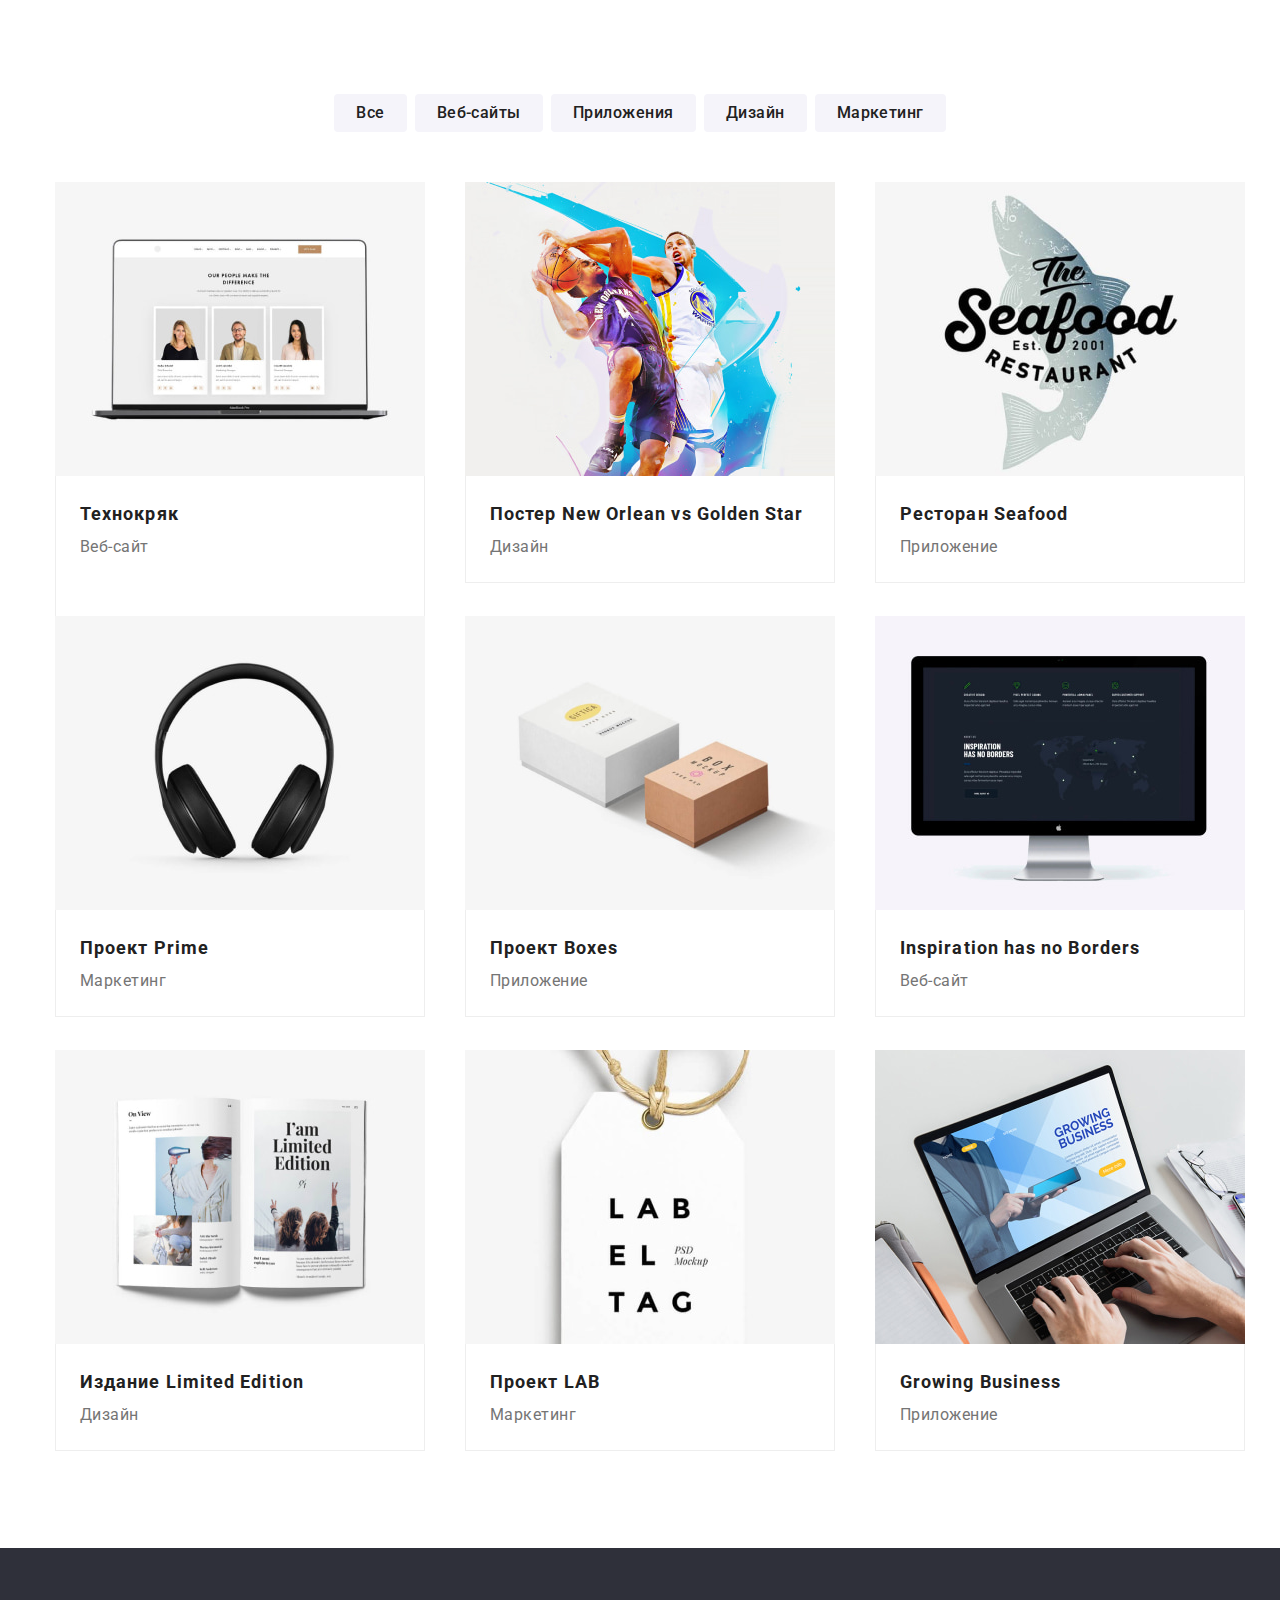
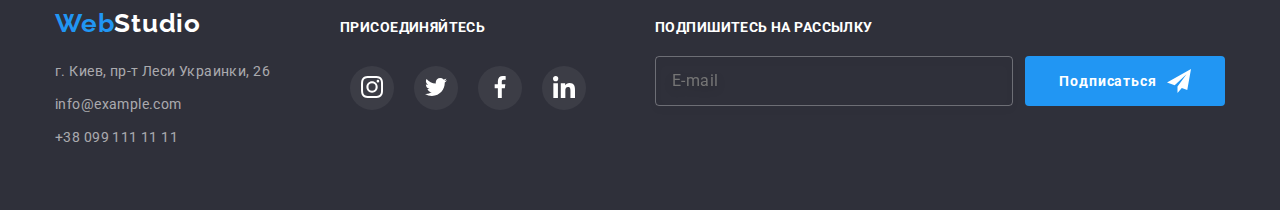
==== commit e11ab10c: "update portfolio" ====
--- a/portfolio.html
+++ b/portfolio.html
@@ -20,10 +20,11 @@
 
 <body >
    <!--Хедер-->
+<!--   
    <header class="header">
-<div class="container  header__container">
+<div class="container  header__container"> -->
     <!--Навигация-->
-    <nav class="nav">
+    <!-- <nav class="nav">
         <a href="./index.html" class="logo">Web<span class="logo logo__black">Studio</span></a>
         <ul class="nav__list">
             <li class="nav__item">
@@ -37,9 +38,9 @@
             </li>
         </ul>
 
-    </nav>
+    </nav> -->
         <!--Контакти-->
-<ul class="contacts">
+<!-- <ul class="contacts">
     <li class="contacts__item">
     <a href="mailto:info@devstudio.com" class="contacts__link">
             <svg class="contacts__icon" width="16" height="12">
@@ -54,10 +55,10 @@
             </svg>
         +38 096 111 11 11</a>
     </li>
-</ul>
-
+</ul> -->
+<!-- 
     </div>
-</header>
+</header> -->
     <!--Герой-->
     <main>
 
@@ -110,7 +111,7 @@
                    Ресурс предлагает комплексные предложения с разным уровнем функционала и сервисов. Все это позволит посетителю получить исчерпывающие сведения о компании или частном лице.
                </p>
                </div>
-            <div class="cards__descr">
+            <div class="cards__descr cards__poster">
                 <h2 class="cards__title">Технокряк</h2>
                 <p class="cards__info">Веб-сайт</p>
             </div>
@@ -135,7 +136,7 @@
                     </p>
                 </div>
            
-            <div class="cards__descr cards__poster ">
+            <div class="cards__descr  ">
                 <h2 class="cards__title">Постер New Orlean vs Golden Star</h2>
                 <p class="cards__info">Дизайн</p>
             </div>
@@ -190,7 +191,7 @@
             </a>
         </li>
 
-        <li class="cards__content cards__link cards__design">
+        <li class="cards__content ">
             <a  class="cards__link cards__design" href=""> 
                 <div class="cards__overlay">
                     <picture>
@@ -213,7 +214,7 @@
             </a>
         </li>
 
-        <li class="cards__content cards__link cards__design">
+        <li class="cards__content ">
         <a  class="cards__link cards__design" href=""> 
                 <div class="cards__overlay">
                     <picture>
@@ -236,7 +237,7 @@
         </a>
         </li>
 
-        <li class="cards__content cards__link cards__design">
+        <li class="cards__content ">
          <a  class="cards__link cards__design" href=""> 
                 <div class="cards__overlay">   
                     <picture>
@@ -259,7 +260,7 @@
          </a>
         </li>
     
-        <li class="cards__content cards__link cards__design">
+        <li class="cards__content ">
           <a  class="cards__link cards__design" href=""> 
                 <div class="cards__overlay"> 
                     <picture>
--- a/css/main.min.css
+++ b/css/main.min.css
@@ -1,2 +1,2 @@
-:root{--main-font: "roboto", sans-serif;--secondary-font: "raleway", sans-serif;--light-txt-cl: #ffffff;--txt-cl: #757575;--title-cl: #212121;--accent-txt-cl: #2196f3;--secondary-light-bg: #ffffff;--team-bg: #f5f4fa;--primary-dark-bg: #2f303a;--accent-bg-cl: #2196f3}.visually-hidden{position:absolute;width:1px;height:1px;margin:-1px;border:0;padding:0;white-space:nowrap;clip-path:inset(100%);clip:rect(0 0 0 0);overflow:hidden}ul{margin:0;padding:0;list-style:none}h1,h2,h3,h4,h5,h6,p,ul,ol{margin-top:0;margin-bottom:0}.list{color:var(--accent-txt-cl);list-style-type:none;text-decoration:none}body{font-family:var(--main-font);font-size:14px;line-height:1.71;letter-spacing:0.03em;color:var(--txt-cl)}img{display:block;max-width:100%;height:auto}textarea{resize:none;border:1px solid rgba(33,33,33,0.2);border-radius:4px}.section{padding:94px 0}.container{width:100%;margin-left:auto;margin-right:auto}@media screen and (min-width: 480px){.container{padding-left:15px;padding-right:15px}}@media screen and (min-width: 480px){.container{width:480px}}@media screen and (min-width: 768px){.container{width:768px}}@media screen and (min-width: 1200px){.container{width:1200px}}.header{background-color:var(--light-txt-cl);border-bottom:1px solid #ECECEC}.header__container{display:flex;align-items:center}.nav{display:flex;align-items:center}.logo{text-decoration:none;font-family:Raleway;font-weight:700;line-height:1.19;font-size:26px;letter-spacing:0.03em;color:var(--accent-txt-cl)}.logo__black{color:var(--title-cl)}.nav__link{padding-top:32px;padding-bottom:32px;display:block;position:relative;transition:color 250ms cubic-bezier(0.4, 0, 0.2, 1)}.nav__link:hover,.nav__link:focus{color:var(--accent-txt-cl)}.nav__link{display:flex;font-weight:500;line-height:1.14;letter-spacing:0.02em;color:var(--title-cl);text-decoration:none}.nav__link--current{color:#2196f3}.nav__link--current::after{content:'';bottom:-1px;left:0;display:block;width:100%;background-color:#2196F3;border-radius:2px;height:4px;position:absolute}.nav__list{display:flex;list-style-type:none;margin-left:93px}.nav__list .nav__item:not(:last-child){margin-right:50px}.contacts{display:flex;list-style-type:none;margin-left:auto}.contacts .contacts__item:not(:last-child){margin-right:50px}.contacts__link{display:flex;align-items:center;font-weight:500;line-height:1.14;letter-spacing:0.02em;color:var(--txt-cl);text-decoration:none;fill:var(--txt-cl);transition:color 250ms cubic-bezier(0.4, 0, 0.2, 1),fill 250ms cubic-bezier(0.4, 0, 0.2, 1)}.contacts__link:hover,.contacts__link:focus{color:var(--accent-bg-cl);fill:var(--accent-bg-cl)}.contacts__icon{margin-right:10px;fill:currentColor;transition:fill 250ms cubic-bezier(0.4, 0, 0.2, 1)}.contacts__icon:hover,.contacts__icon:focus{fill:#2196f3}.hero{min-width:480px;min-height:400px;margin-left:auto;margin-right:auto;background-image:linear-gradient(to right, rgba(47,48,58,0.4), rgba(47,48,58,0.4)),url(..//../images/bg_sm.jpg);background-color:var(--primary-dark-bg);background-repeat:no-repeat;background-size:cover;background-position:center;padding-top:119px;padding-bottom:118px}@media screen and (min-device-pixel-ratio: 2), screen and (min-resolution: 192dpi), screen and (min-resolution: 2dppx){.hero{background-image:linear-gradient(to right, rgba(47,48,58,0.4), rgba(47,48,58,0.4)),url(..//../images/bg_sm@2x.jpg)}}@media screen and (min-width: 768px){.hero{background-image:linear-gradient(to right, rgba(47,48,58,0.4), rgba(47,48,58,0.4)),url(..//../images/bg_md.jpg)}}@media screen and (min-device-pixel-ratio: 2), screen and (min-resolution: 192dpi), screen and (min-resolution: 2dppx){.hero{background-image:linear-gradient(to right, rgba(47,48,58,0.4), rgba(47,48,58,0.4)),url(..//../images/bg_md@2x.jpg)}}@media screen and (min-width: 1200px){.hero{background-image:linear-gradient(to right, rgba(47,48,58,0.4), rgba(47,48,58,0.4)),url(..//../images/bg_lg.jpg)}}@media screen and (min-device-pixel-ratio: 2), screen and (min-resolution: 192dpi), screen and (min-resolution: 2dppx){.hero{background-image:linear-gradient(to right, rgba(47,48,58,0.4), rgba(47,48,58,0.4)),url(..//../images/bg_lg@2x.jpg)}}.hero__title{padding:0;margin-bottom:30px;margin-left:auto;margin-right:auto;max-width:250px;font-weight:900;font-size:18px;line-height:1.62;letter-spacing:0.06em;text-transform:uppercase;color:var(--light-txt-cl)}@media screen and (min-width: 480px){.hero__title{font-size:26px;max-width:360px}}@media screen and (min-width: 1200px){.hero__title{font-size:44px;max-width:360px;line-height:1.36;max-width:696px;margin-left:auto;margin-right:auto}}.hero__button{min-width:140px;border-radius:4px;border:1px solid transparent;padding:7px;color:var(--light-txt-cl);background-color:var(--accent-bg-cl);font-weight:700;font-size:12px;line-height:1.87;align-items:center;text-align:center;letter-spacing:0.06em;cursor:pointer;display:block;position:relative;margin:0 auto;transition:background-color 250ms cubic-bezier(0.4, 0, 0.2, 1),color 250ms cubic-bezier(0.4, 0, 0.2, 1)}.hero__button:hover,.hero__button:focus{color:var(--light-txt-cl);background-color:var(--accent-bg-cl)}@media screen and (min-width: 480px){.hero__button{padding:10px 32px;font-size:16px;min-width:200px}}.backdrop{position:fixed;top:0;left:0;width:100%;height:100%;background-color:rgba(0,0,0,0.2);transition:opacity 500ms cubic-bezier(0.4, 0, 0.2, 1),visibility 500ms cubic-bezier(0.4, 0, 0.2, 1),pointer-events 500ms cubic-bezier(0.4, 0, 0.2, 1)}.backdrop.is-hidden{opacity:0;visibility:hidden;pointer-events:none}.backdrop.is-hidden .modal{transform:scaleY(0)}.modal{position:absolute;top:50%;left:50%;transform:scaleY(1);transform:translate(-50%, -50%);width:528px;height:581px;background-color:var(--light-txt-cl);opacity:1;transition:transform 250ms cubic-bezier(0.4, 0, 0.2, 1);box-shadow:0px 1px 3px rgba(0,0,0,0.12),0px 1px 1px rgba(0,0,0,0.14),0px 2px 1px rgba(0,0,0,0.2);border-radius:4px;animation:animate125 3000ms infinite 1000ms}.modal__form{padding:40px}.modal__title{font-weight:700;font-size:20px;line-height:1.15;text-align:center;letter-spacing:0.03em;color:var(--title-cl)}.modal__form-field{position:relative;display:flex;flex-direction:column;margin-top:10px}.modal__form-field textarea::placeholder{font-weight:400;line-height:1.16;letter-spacing:0.01em;color:rgba(117,117,117,0.5)}.modal__form-text{line-height:1.16;letter-spacing:0.01em;color:#757575;margin-bottom:4px}.modal__svg{position:relative}.modal__input{border:1px solid rgba(33,33,33,0.2);box-sizing:border-box;border-radius:4px;width:448px;height:40px;padding-left:42px;transition:border-color 250ms cubic-bezier(0.4, 0, 0.2, 1),fill 250ms cubic-bezier(0.4, 0, 0.2, 1),outline 250ms cubic-bezier(0.4, 0, 0.2, 1)}.modal__input:focus-within{border-color:var(--accent-txt-cl);outline:transparent}.modal__icon{position:absolute;top:50%;left:12px;transform:translateY(-50%);display:inline-block}.modal__input:focus ~ .modal__icon{fill:var(--accent-bg-cl)}.modal__comment{display:flex;flex-direction:column;width:448px;height:120px;margin-top:10px;margin-bottom:20px}.modal__field{padding-top:12px;padding-left:16px;transition:border-color 250ms cubic-bezier(0.4, 0, 0.2, 1),outline 250ms cubic-bezier(0.4, 0, 0.2, 1);width:448px;height:120px}.modal__field:focus-within{border-color:var(--accent-txt-cl);outline:transparent}.modal__wrap-check{display:flex;align-items:center;justify-content:center}.modal__check{font-size:14px;line-height:24px;letter-spacing:0.03em;color:#757575;appearance:none;display:flex;align-items:center}.modal__check:checked+.modal__check-text span{background-image:url(..//images/icons.svg#icon-icon-check);background-color:var(--accent-bg-cl);border:none;background-repeat:no-repeat;background-size:cover;background-origin:border-box}.modal__check-text span{width:16px;height:15px;border:2px solid #212121;border-radius:2px;display:flex;margin-right:10px;align-items:center;justify-content:center}.modal__policy{color:var(--accent-txt-cl);cursor:pointer}.modal__button-wrapper{display:flex;justify-content:center;align-items:center;margin-top:30px}.modal__submit-button{width:200px;height:50px;cursor:pointer;font-weight:700;line-height:1.87;letter-spacing:0.06em;color:var(--light-txt-cl);background-color:var(--accent-bg-cl);border-radius:4px;border:transparent;box-shadow:0px 4px 4px rgba(0,0,0,0.15)}.modal__close-btn{position:absolute;display:flex;cursor:pointer;align-items:center;justify-content:center;border:1px solid rgba(0,0,0,0.1);width:30px;height:30px;border-radius:50%;background-color:var(--light-txt-cl)}.modal>.modal__close-btn{position:absolute;top:8px;right:8px;margin:0}.features{padding-top:60px;padding-bottom:60px}@media screen and (min-width: 1200px){.features{padding-top:94px;padding-bottom:94px}}@media screen and (max-width: 479px){.features{padding-left:15px;padding-right:15px}}.features__list{display:flex;flex-wrap:wrap;list-style:none;justify-content:center;grid-gap:30px}@media screen and (min-width: 480px){.features__item{width:450px}}@media screen and (min-width: 768px){.features__item{width:354px}}@media screen and (min-width: 1200px){.features__item{width:270px}}.features__icon-wrapper{height:120px;display:flex;align-items:center;justify-content:center;margin-bottom:30px;background-color:var(--team-bg)}.features__icon{width:70px;height:70px}.features__title{margin-bottom:10px;color:var(--title-cl);font-weight:700;font-size:14px;line-height:1.14;text-transform:uppercase;text-align:center}@media screen and (min-width: 768px){.features__title{text-align:left}}.features__txt{line-height:1.71;letter-spacing:0.03em;color:var(--txt-cl)}.section__title{margin-bottom:50px;font-weight:700;font-size:36px;line-height:1.16;text-align:center;letter-spacing:0.03em;color:var(--title-cl)}.section--padding-reset{padding-top:0;display:none}@media screen and (min-width: 1200px){.section--padding-reset{display:block}}.activity__list{display:flex;list-style-type:none}.activity__item{position:relative}.activity__item+.activity__item{margin-left:30px}.activity__text{display:flex;justify-content:center;align-items:center;width:100%;position:absolute;bottom:0;left:0;height:70px;font-weight:bold;font-size:14px;line-height:1.14;text-transform:uppercase;color:var(--light-txt-cl);background-color:rgba(47,48,58,0.8)}.section-other-background{padding-top:60px;padding-bottom:60px;background-color:var(--team-bg)}@media screen and (min-width: 1200px){.section-other-background{padding-top:94px;padding-bottom:94px}}.section__title{margin-bottom:30px;font-weight:700;font-size:28px;line-height:1.17;text-align:center}@media screen and (min-width: 1200px){.section__title{margin-bottom:50px;font-size:36px}}.team__list{display:flex;flex-wrap:wrap;justify-content:center;align-items:center;grid-gap:30px}.team__item{box-shadow:0px 1px 3px rgba(0,0,0,0.12),0px 1px 1px rgba(0,0,0,0.14),0px 2px 1px rgba(0,0,0,0.2);background-color:var(--secondary-light-bg)}@media screen and (max-width: 479px){.team__item{width:270px}}@media screen and (min-width: 480px){.team__item{width:450px}}@media screen and (min-width: 768px){.team__item{width:354px}}@media screen and (min-width: 1200px){.team__item{width:270px}}.team__card{padding:30px 0}.team__title{margin-bottom:10px;font-weight:500;font-size:16px;line-height:1.18;text-align:center;letter-spacing:0.03em;color:var(--title-cl)}.team__text{font-size:16px;line-height:1.18;text-align:center;letter-spacing:0.03em;color:var(--txt-cl);margin-bottom:16px}.socials{display:flex;justify-content:center}.socials__item{display:flex;align-self:center}.socials__item:not(:last-child){margin-right:10px}.socials__link{display:flex;justify-content:center;align-items:center;width:44px;height:44px;background-color:transparent;border-radius:50%;background-position:center;background-size:20px;color:currentColor;transition:fill 250ms cubic-bezier(0.4, 0, 0.2, 1),background-color 250ms cubic-bezier(0.4, 0, 0.2, 1)}.socials__link:hover,.socials__link:focus{background-color:var(--accent-txt-cl)}.socials__link:focus{background-color:var(--accent-txt-cl)}.socials__icon{width:22px;height:22px;fill:#AFB1B8;transition:fill 250ms cubic-bezier(0.4, 0, 0.2, 1)}.socials__link:hover .socials__icon,.socials__link:focus .socials__icon{fill:var(--light-txt-cl)}.clients{padding-top:60px;padding-bottom:60px}@media screen and (min-width: 1200px){.clients{padding-top:94px;padding-bottom:94px}}.clients__list{display:flex;flex-wrap:wrap;list-style:none;justify-content:space-between;align-items:center;grid-gap:30px}.clients-item{transition:250ms cubic-bezier(0.4, 0, 0.2, 1)}.clients__link{display:flex;align-items:center;justify-content:center;display:flex;align-items:center;justify-content:center;border:1px solid #afb1b8;color:#afb1b8;background-color:var(--light-txt-cl);border-radius:4px;transition:color 250ms cubic-bezier(0.4, 0, 0.2, 1),border-color 250ms cubic-bezier(0.4, 0, 0.2, 1);padding:16px 32px}.clients__link:hover,.clients__link:focus{color:var(--accent-color);border-color:var(--accent-color)}@media screen and (min-width: 480px){.clients__link{width:210px}}@media screen and (min-width: 768px){.clients__link{width:226px}}@media screen and (min-width: 1200px){.clients__link{width:170px}}.clients__icon{fill:currentColor;width:106px;height:60px}.footer{background-color:var(--primary-dark-bg);padding-top:60px;padding-bottom:60px}.footer__flex{display:flex;align-items:baseline}.logo__white{color:var(--light-txt-cl)}.address{padding-top:20px;font-style:normal}.address__details{list-style-type:none}.address__details:not(:last-child){margin-bottom:9px}.address__item--white{color:var(--light-txt-cl);text-decoration:none}.address__item{line-height:1.71;letter-spacing:0.03em;color:rgba(255,255,255,0.6);text-decoration:none}.join__flex{margin-left:70px}.join__title{font-family:var(--main-font);margin-bottom:20px;font-weight:700;font-size:14px;letter-spacing:0.03em;line-height:1.14;text-transform:uppercase;color:var(--light-txt-cl)}.join__list{display:flex;justify-content:space-between}.join__item{margin:10px}.join__link{width:44px;height:44px;display:block;border-radius:50%;color:var(--light-txt-cl);background-color:#ffffff10;padding-left:11px;padding-top:10px;transition:background-color 250ms cubic-bezier(0.4, 0, 0.2, 1),color 250ms cubic-bezier(0.4, 0, 0.2, 1)}.join__link:hover,.join__link:focus{color:var(--light-txt-cl);background-color:var(--accent-txt-cl)}.join__icon{fill:var(--light-txt-cl)}.subscribe-form{margin-left:auto}.subscribe-form__title{font-weight:700;font-size:14px;line-height:1.14;letter-spacing:0.03em;text-transform:uppercase;color:var(--light-txt-cl);padding-bottom:20px}.subscribe-form__wrapper{display:flex;align-items:center;justify-content:center}.subscribe-form__label{margin-right:12px}.subscribe-form__input{width:358px;height:50px;border:1px solid rgba(255,255,255,0.3);filter:drop-shadow(0px 4px 4px rgba(0,0,0,0.15));border-radius:4px;background-color:transparent;cursor:pointer;outline:none;padding-left:16px;font-size:16px;line-height:1.25;letter-spacing:0.03em;color:rgba(255,255,255,0.6)}.subscribe{display:flex;justify-content:center;align-items:center}.subscribe__button{cursor:pointer;font-weight:700;line-height:1.87;letter-spacing:0.06em;color:var(--light-txt-cl);background-color:var(--accent-bg-cl);border-radius:4px;border:transparent;display:flex;justify-content:center;align-items:center;min-width:200px;min-height:50px}.subscribe__icon{fill:var(--light-txt-cl);margin-left:10px}.button-list{display:flex;flex-wrap:wrap;justify-content:flex-start;margin-bottom:40px;grid-gap:8px;grid-row-gap:15px}@media (min-width: 768px){.button-list{justify-content:center;margin-bottom:30px}}@media (min-width: 1200px){.button-list{margin-bottom:50px}}.button-list__style{cursor:pointer;padding:6px 22px;font-weight:500;line-height:1.62;font-size:16px;text-align:center;letter-spacing:0.03em;color:var(--title-cl);background-color:var(--team-bg);border:transparent;border-radius:4px;transition:color 250ms cubic-bezier(0.4, 0, 0.2, 1),background-color 250ms cubic-bezier(0.4, 0, 0.2, 1),box-shadow 250ms cubic-bezier(0.4, 0, 0.2, 1)}.button-list__style:hover,.button-list__style:focus{background-color:var(--accent-bg-cl);color:var(--light-txt-cl);box-shadow:0px 3px 1px rgba(0,0,0,0.1),0px 1px 2px rgba(0,0,0,0.08),0px 2px 2px rgba(0,0,0,0.12)}.cards{padding-top:60px;padding-bottom:60px}@media screen and (min-width: 1200px){.cards{padding-top:94px;padding-bottom:94px}}@media screen and (max-width: 479px){.cards{padding-left:15px;padding-right:15px}}@media screen and (min-width: 768px){.cards__list{display:flex;flex-wrap:wrap;list-style-type:none;margin-top:-15px;margin-right:-15px}.cards__list:hover{transform:translateY(0)}}@media screen and (min-width: 768px){.cards__content{width:354px;height:440px}}@media screen and (min-width: 768px){.cards__content{display:flex;flex-wrap:wrap;width:calc((100% - 2 * 30px) / 2);margin-top:15px;margin-right:15px}}@media screen and (max-width: 767px){.cards__content:not(last-child){margin-bottom:30px}}@media screen and (min-width: 1200px){.cards__content{height:404px;width:calc((100% - 3 * 30px) / 3)}}.cards__title{font-size:18px;font-weight:700;line-height:2;letter-spacing:0.06em;color:var(--title-cl)}.cards__info{font-size:16px;line-height:1.85;letter-spacing:0.03em;color:var(--txt-cl)}.cards{display:flex;flex-wrap:wrap;list-style-type:none}.cards:hover{transform:translateY(0)}@media screen and (min-width: 768px){.cards__poster{padding-bottom:0}}.cards__descr{padding:20px 24px;border:1px solid #058791;border-top:transparent}@media screen and (min-width: 480px){.cards__descr{padding:20px 24px;border:1px solid #058791;border-top:transparent}}@media screen and (min-width: 768px){.cards__descr{padding-top:20px;padding-right:24px;padding-bottom:56px;padding-left:24px}}@media screen and (min-width: 1200px){.cards__descr{padding:20px 24px}}.cards__link{text-decoration:none;color:currentColor;transition:250ms cubic-bezier(0.4, 0, 0.2, 1)}.cards__design{display:block;transition:box-shadow 250ms cubic-bezier(0.4, 0, 0.2, 1)}.cards__design:hover,.cards__design:focus{box-shadow:0px 1px 1px rgba(0,0,0,0.12),0px 4px 4px rgba(0,0,0,0.06),1px 4px 6px rgba(0,0,0,0.16)}.cards__overlay{position:relative;overflow:hidden}.cards__text{position:absolute;width:100%;height:100%;top:0;left:0;padding:63px 24px;font-size:18px;line-height:1.56;color:var(--light-txt-cl);background:rgba(33,150,243,0.9);transform:translateY(101%);transition:transform 250ms cubic-bezier(0.4, 0, 0.2, 1)}.cards__design:hover .cards__text{transform:translate(0);transition-duration:250ms}.cards__design:focus .cards__text{transform:translate(0);transition-duration:250ms}.cards__text .cards__link{display:flex}.cards__link:hover .cards__text,.cards__link:focus .cards__text{transform:translateY(0)}
+:root{--main-font: "roboto", sans-serif;--secondary-font: "raleway", sans-serif;--light-txt-cl: #ffffff;--txt-cl: #757575;--title-cl: #212121;--accent-txt-cl: #2196f3;--secondary-light-bg: #ffffff;--team-bg: #f5f4fa;--primary-dark-bg: #2f303a;--accent-bg-cl: #2196f3}.visually-hidden{position:absolute;width:1px;height:1px;margin:-1px;border:0;padding:0;white-space:nowrap;clip-path:inset(100%);clip:rect(0 0 0 0);overflow:hidden}ul{margin:0;padding:0;list-style:none}h1,h2,h3,h4,h5,h6,p,ul,ol{margin-top:0;margin-bottom:0}.list{color:var(--accent-txt-cl);list-style-type:none;text-decoration:none}body{font-family:var(--main-font);font-size:14px;line-height:1.71;letter-spacing:0.03em;color:var(--txt-cl)}img{display:block;max-width:100%;height:auto}textarea{resize:none;border:1px solid rgba(33,33,33,0.2);border-radius:4px}.section{padding:94px 0}.container{width:100%;margin-left:auto;margin-right:auto}@media screen and (min-width: 480px){.container{padding-left:15px;padding-right:15px}}@media screen and (min-width: 480px){.container{width:480px}}@media screen and (min-width: 768px){.container{width:768px}}@media screen and (min-width: 1200px){.container{width:1200px}}.header{background-color:var(--light-txt-cl);border-bottom:1px solid #ECECEC}.header__container{display:flex;align-items:center}.nav{display:flex;align-items:center}.logo{text-decoration:none;font-family:Raleway;font-weight:700;line-height:1.19;font-size:26px;letter-spacing:0.03em;color:var(--accent-txt-cl)}.logo__black{color:var(--title-cl)}.nav__link{padding-top:32px;padding-bottom:32px;display:block;position:relative;transition:color 250ms cubic-bezier(0.4, 0, 0.2, 1)}.nav__link:hover,.nav__link:focus{color:var(--accent-txt-cl)}.nav__link{display:flex;font-weight:500;line-height:1.14;letter-spacing:0.02em;color:var(--title-cl);text-decoration:none}.nav__link--current{color:#2196f3}.nav__link--current::after{content:'';bottom:-1px;left:0;display:block;width:100%;background-color:#2196F3;border-radius:2px;height:4px;position:absolute}.nav__list{display:flex;list-style-type:none;margin-left:93px}.nav__list .nav__item:not(:last-child){margin-right:50px}.contacts{display:flex;list-style-type:none;margin-left:auto}.contacts .contacts__item:not(:last-child){margin-right:50px}.contacts__link{display:flex;align-items:center;font-weight:500;line-height:1.14;letter-spacing:0.02em;color:var(--txt-cl);text-decoration:none;fill:var(--txt-cl);transition:color 250ms cubic-bezier(0.4, 0, 0.2, 1),fill 250ms cubic-bezier(0.4, 0, 0.2, 1)}.contacts__link:hover,.contacts__link:focus{color:var(--accent-bg-cl);fill:var(--accent-bg-cl)}.contacts__icon{margin-right:10px;fill:currentColor;transition:fill 250ms cubic-bezier(0.4, 0, 0.2, 1)}.contacts__icon:hover,.contacts__icon:focus{fill:#2196f3}.hero{min-width:480px;min-height:400px;margin-left:auto;margin-right:auto;background-image:linear-gradient(to right, rgba(47,48,58,0.4), rgba(47,48,58,0.4)),url(..//../images/bg_sm.jpg);background-color:var(--primary-dark-bg);background-repeat:no-repeat;background-size:cover;background-position:center;padding-top:119px;padding-bottom:118px}@media screen and (min-device-pixel-ratio: 2), screen and (min-resolution: 192dpi), screen and (min-resolution: 2dppx){.hero{background-image:linear-gradient(to right, rgba(47,48,58,0.4), rgba(47,48,58,0.4)),url(..//../images/bg_sm@2x.jpg)}}@media screen and (min-width: 768px){.hero{background-image:linear-gradient(to right, rgba(47,48,58,0.4), rgba(47,48,58,0.4)),url(..//../images/bg_md.jpg)}}@media screen and (min-device-pixel-ratio: 2), screen and (min-resolution: 192dpi), screen and (min-resolution: 2dppx){.hero{background-image:linear-gradient(to right, rgba(47,48,58,0.4), rgba(47,48,58,0.4)),url(..//../images/bg_md@2x.jpg)}}@media screen and (min-width: 1200px){.hero{background-image:linear-gradient(to right, rgba(47,48,58,0.4), rgba(47,48,58,0.4)),url(..//../images/bg_lg.jpg)}}@media screen and (min-device-pixel-ratio: 2), screen and (min-resolution: 192dpi), screen and (min-resolution: 2dppx){.hero{background-image:linear-gradient(to right, rgba(47,48,58,0.4), rgba(47,48,58,0.4)),url(..//../images/bg_lg@2x.jpg)}}.hero__title{padding:0;margin-bottom:30px;margin-left:auto;margin-right:auto;max-width:250px;font-weight:900;font-size:18px;line-height:1.62;letter-spacing:0.06em;text-transform:uppercase;color:var(--light-txt-cl)}@media screen and (min-width: 480px){.hero__title{font-size:26px;max-width:360px}}@media screen and (min-width: 1200px){.hero__title{font-size:44px;max-width:360px;line-height:1.36;max-width:696px;margin-left:auto;margin-right:auto}}.hero__button{min-width:140px;border-radius:4px;border:1px solid transparent;padding:7px;color:var(--light-txt-cl);background-color:var(--accent-bg-cl);font-weight:700;font-size:12px;line-height:1.87;align-items:center;text-align:center;letter-spacing:0.06em;cursor:pointer;display:block;position:relative;margin:0 auto;transition:background-color 250ms cubic-bezier(0.4, 0, 0.2, 1),color 250ms cubic-bezier(0.4, 0, 0.2, 1)}.hero__button:hover,.hero__button:focus{color:var(--light-txt-cl);background-color:var(--accent-bg-cl)}@media screen and (min-width: 480px){.hero__button{padding:10px 32px;font-size:16px;min-width:200px}}.backdrop{position:fixed;top:0;left:0;width:100%;height:100%;background-color:rgba(0,0,0,0.2);transition:opacity 500ms cubic-bezier(0.4, 0, 0.2, 1),visibility 500ms cubic-bezier(0.4, 0, 0.2, 1),pointer-events 500ms cubic-bezier(0.4, 0, 0.2, 1)}.backdrop.is-hidden{opacity:0;visibility:hidden;pointer-events:none}.backdrop.is-hidden .modal{transform:scaleY(0)}.modal{position:absolute;top:50%;left:50%;transform:scaleY(1);transform:translate(-50%, -50%);width:528px;height:581px;background-color:var(--light-txt-cl);opacity:1;transition:transform 250ms cubic-bezier(0.4, 0, 0.2, 1);box-shadow:0px 1px 3px rgba(0,0,0,0.12),0px 1px 1px rgba(0,0,0,0.14),0px 2px 1px rgba(0,0,0,0.2);border-radius:4px;animation:animate125 3000ms infinite 1000ms}.modal__form{padding:40px}.modal__title{font-weight:700;font-size:20px;line-height:1.15;text-align:center;letter-spacing:0.03em;color:var(--title-cl)}.modal__form-field{position:relative;display:flex;flex-direction:column;margin-top:10px}.modal__form-field textarea::placeholder{font-weight:400;line-height:1.16;letter-spacing:0.01em;color:rgba(117,117,117,0.5)}.modal__form-text{line-height:1.16;letter-spacing:0.01em;color:#757575;margin-bottom:4px}.modal__svg{position:relative}.modal__input{border:1px solid rgba(33,33,33,0.2);box-sizing:border-box;border-radius:4px;width:448px;height:40px;padding-left:42px;transition:border-color 250ms cubic-bezier(0.4, 0, 0.2, 1),fill 250ms cubic-bezier(0.4, 0, 0.2, 1),outline 250ms cubic-bezier(0.4, 0, 0.2, 1)}.modal__input:focus-within{border-color:var(--accent-txt-cl);outline:transparent}.modal__icon{position:absolute;top:50%;left:12px;transform:translateY(-50%);display:inline-block}.modal__input:focus ~ .modal__icon{fill:var(--accent-bg-cl)}.modal__comment{display:flex;flex-direction:column;width:448px;height:120px;margin-top:10px;margin-bottom:20px}.modal__field{padding-top:12px;padding-left:16px;transition:border-color 250ms cubic-bezier(0.4, 0, 0.2, 1),outline 250ms cubic-bezier(0.4, 0, 0.2, 1);width:448px;height:120px}.modal__field:focus-within{border-color:var(--accent-txt-cl);outline:transparent}.modal__wrap-check{display:flex;align-items:center;justify-content:center}.modal__check{font-size:14px;line-height:24px;letter-spacing:0.03em;color:#757575;appearance:none;display:flex;align-items:center}.modal__check:checked+.modal__check-text span{background-image:url(..//images/icons.svg#icon-icon-check);background-color:var(--accent-bg-cl);border:none;background-repeat:no-repeat;background-size:cover;background-origin:border-box}.modal__check-text span{width:16px;height:15px;border:2px solid #212121;border-radius:2px;display:flex;margin-right:10px;align-items:center;justify-content:center}.modal__policy{color:var(--accent-txt-cl);cursor:pointer}.modal__button-wrapper{display:flex;justify-content:center;align-items:center;margin-top:30px}.modal__submit-button{width:200px;height:50px;cursor:pointer;font-weight:700;line-height:1.87;letter-spacing:0.06em;color:var(--light-txt-cl);background-color:var(--accent-bg-cl);border-radius:4px;border:transparent;box-shadow:0px 4px 4px rgba(0,0,0,0.15)}.modal__close-btn{position:absolute;display:flex;cursor:pointer;align-items:center;justify-content:center;border:1px solid rgba(0,0,0,0.1);width:30px;height:30px;border-radius:50%;background-color:var(--light-txt-cl)}.modal>.modal__close-btn{position:absolute;top:8px;right:8px;margin:0}.features{padding-top:60px;padding-bottom:60px}@media screen and (min-width: 1200px){.features{padding-top:94px;padding-bottom:94px}}@media screen and (max-width: 479px){.features{padding-left:15px;padding-right:15px}}.features__list{display:flex;flex-wrap:wrap;list-style:none;justify-content:center;grid-gap:30px}@media screen and (min-width: 480px){.features__item{width:450px}}@media screen and (min-width: 768px){.features__item{width:354px}}@media screen and (min-width: 1200px){.features__item{width:270px}}.features__icon-wrapper{height:120px;display:flex;align-items:center;justify-content:center;margin-bottom:30px;background-color:var(--team-bg)}.features__icon{width:70px;height:70px}.features__title{margin-bottom:10px;color:var(--title-cl);font-weight:700;font-size:14px;line-height:1.14;text-transform:uppercase;text-align:center}@media screen and (min-width: 768px){.features__title{text-align:left}}.features__txt{line-height:1.71;letter-spacing:0.03em;color:var(--txt-cl)}.section__title{margin-bottom:50px;font-weight:700;font-size:36px;line-height:1.16;text-align:center;letter-spacing:0.03em;color:var(--title-cl)}.section--padding-reset{padding-top:0;display:none}@media screen and (min-width: 1200px){.section--padding-reset{display:block}}.activity__list{display:flex;list-style-type:none}.activity__item{position:relative}.activity__item+.activity__item{margin-left:30px}.activity__text{display:flex;justify-content:center;align-items:center;width:100%;position:absolute;bottom:0;left:0;height:70px;font-weight:bold;font-size:14px;line-height:1.14;text-transform:uppercase;color:var(--light-txt-cl);background-color:rgba(47,48,58,0.8)}.section-other-background{padding-top:60px;padding-bottom:60px;background-color:var(--team-bg)}@media screen and (min-width: 1200px){.section-other-background{padding-top:94px;padding-bottom:94px}}.section__title{margin-bottom:30px;font-weight:700;font-size:28px;line-height:1.17;text-align:center}@media screen and (min-width: 1200px){.section__title{margin-bottom:50px;font-size:36px}}.team__list{display:flex;flex-wrap:wrap;justify-content:center;align-items:center;grid-gap:30px}.team__item{box-shadow:0px 1px 3px rgba(0,0,0,0.12),0px 1px 1px rgba(0,0,0,0.14),0px 2px 1px rgba(0,0,0,0.2);background-color:var(--secondary-light-bg)}@media screen and (max-width: 479px){.team__item{width:270px}}@media screen and (min-width: 480px){.team__item{width:450px}}@media screen and (min-width: 768px){.team__item{width:354px}}@media screen and (min-width: 1200px){.team__item{width:270px}}.team__card{padding:30px 0}.team__title{margin-bottom:10px;font-weight:500;font-size:16px;line-height:1.18;text-align:center;letter-spacing:0.03em;color:var(--title-cl)}.team__text{font-size:16px;line-height:1.18;text-align:center;letter-spacing:0.03em;color:var(--txt-cl);margin-bottom:16px}.socials{display:flex;justify-content:center}.socials__item{display:flex;align-self:center}.socials__item:not(:last-child){margin-right:10px}.socials__link{display:flex;justify-content:center;align-items:center;width:44px;height:44px;background-color:transparent;border-radius:50%;background-position:center;background-size:20px;color:currentColor;transition:fill 250ms cubic-bezier(0.4, 0, 0.2, 1),background-color 250ms cubic-bezier(0.4, 0, 0.2, 1)}.socials__link:hover,.socials__link:focus{background-color:var(--accent-txt-cl)}.socials__link:focus{background-color:var(--accent-txt-cl)}.socials__icon{width:22px;height:22px;fill:#AFB1B8;transition:fill 250ms cubic-bezier(0.4, 0, 0.2, 1)}.socials__link:hover .socials__icon,.socials__link:focus .socials__icon{fill:var(--light-txt-cl)}.clients{padding-top:60px;padding-bottom:60px}@media screen and (min-width: 1200px){.clients{padding-top:94px;padding-bottom:94px}}.clients__list{display:flex;flex-wrap:wrap;list-style:none;justify-content:space-between;align-items:center;grid-gap:30px}.clients-item{transition:250ms cubic-bezier(0.4, 0, 0.2, 1)}.clients__link{display:flex;align-items:center;justify-content:center;display:flex;align-items:center;justify-content:center;border:1px solid #afb1b8;color:#afb1b8;background-color:var(--light-txt-cl);border-radius:4px;transition:color 250ms cubic-bezier(0.4, 0, 0.2, 1),border-color 250ms cubic-bezier(0.4, 0, 0.2, 1);padding:16px 32px}.clients__link:hover,.clients__link:focus{color:var(--accent-color);border-color:var(--accent-color)}@media screen and (min-width: 480px){.clients__link{width:210px}}@media screen and (min-width: 768px){.clients__link{width:226px}}@media screen and (min-width: 1200px){.clients__link{width:170px}}.clients__icon{fill:currentColor;width:106px;height:60px}.footer{background-color:var(--primary-dark-bg);padding-top:60px;padding-bottom:60px}.footer__flex{display:flex;align-items:baseline}.logo__white{color:var(--light-txt-cl)}.address{padding-top:20px;font-style:normal}.address__details{list-style-type:none}.address__details:not(:last-child){margin-bottom:9px}.address__item--white{color:var(--light-txt-cl);text-decoration:none}.address__item{line-height:1.71;letter-spacing:0.03em;color:rgba(255,255,255,0.6);text-decoration:none}.join__flex{margin-left:70px}.join__title{font-family:var(--main-font);margin-bottom:20px;font-weight:700;font-size:14px;letter-spacing:0.03em;line-height:1.14;text-transform:uppercase;color:var(--light-txt-cl)}.join__list{display:flex;justify-content:space-between}.join__item{margin:10px}.join__link{width:44px;height:44px;display:block;border-radius:50%;color:var(--light-txt-cl);background-color:#ffffff10;padding-left:11px;padding-top:10px;transition:background-color 250ms cubic-bezier(0.4, 0, 0.2, 1),color 250ms cubic-bezier(0.4, 0, 0.2, 1)}.join__link:hover,.join__link:focus{color:var(--light-txt-cl);background-color:var(--accent-txt-cl)}.join__icon{fill:var(--light-txt-cl)}.subscribe-form{margin-left:auto}.subscribe-form__title{font-weight:700;font-size:14px;line-height:1.14;letter-spacing:0.03em;text-transform:uppercase;color:var(--light-txt-cl);padding-bottom:20px}.subscribe-form__wrapper{display:flex;align-items:center;justify-content:center}.subscribe-form__label{margin-right:12px}.subscribe-form__input{width:358px;height:50px;border:1px solid rgba(255,255,255,0.3);filter:drop-shadow(0px 4px 4px rgba(0,0,0,0.15));border-radius:4px;background-color:transparent;cursor:pointer;outline:none;padding-left:16px;font-size:16px;line-height:1.25;letter-spacing:0.03em;color:rgba(255,255,255,0.6)}.subscribe{display:flex;justify-content:center;align-items:center}.subscribe__button{cursor:pointer;font-weight:700;line-height:1.87;letter-spacing:0.06em;color:var(--light-txt-cl);background-color:var(--accent-bg-cl);border-radius:4px;border:transparent;display:flex;justify-content:center;align-items:center;min-width:200px;min-height:50px}.subscribe__icon{fill:var(--light-txt-cl);margin-left:10px}.button-list{display:flex;flex-wrap:wrap;justify-content:flex-start;margin-bottom:40px;grid-gap:8px;grid-row-gap:15px}@media (min-width: 768px){.button-list{justify-content:center;margin-bottom:30px}}@media (min-width: 1200px){.button-list{margin-bottom:50px}}.button-list__style{cursor:pointer;padding:6px 22px;font-weight:500;line-height:1.62;font-size:16px;text-align:center;letter-spacing:0.03em;color:var(--title-cl);background-color:var(--team-bg);border:transparent;border-radius:4px;transition:color 250ms cubic-bezier(0.4, 0, 0.2, 1),background-color 250ms cubic-bezier(0.4, 0, 0.2, 1),box-shadow 250ms cubic-bezier(0.4, 0, 0.2, 1)}.button-list__style:hover,.button-list__style:focus{background-color:var(--accent-bg-cl);color:var(--light-txt-cl);box-shadow:0px 3px 1px rgba(0,0,0,0.1),0px 1px 2px rgba(0,0,0,0.08),0px 2px 2px rgba(0,0,0,0.12)}.cards{padding-top:60px;padding-bottom:60px}@media screen and (min-width: 1200px){.cards{padding-top:94px;padding-bottom:94px}}@media screen and (max-width: 479px){.cards{padding-left:15px;padding-right:15px}}@media screen and (min-width: 768px){.cards__list{display:flex;flex-wrap:wrap;list-style-type:none;margin-top:-30px;margin-right:-30px}.cards__list:hover{transform:translateY(0)}}@media screen and (min-width: 768px) and (min-width: 1200px){.cards__list .cards__content:nth-child(3n){margin-right:0}}@media screen and (min-width: 768px){.cards__content{display:flex;flex-wrap:wrap;width:calc((100% - 1 * 30px) / 2);margin-top:30px;margin-right:30px;width:354px;height:440px}}@media screen and (min-width: 1200px){.cards__content{flex-basis:calc((100% - 2 * 30px) / 3);width:450px;height:404px}}@media screen and (max-width: 767px){.cards__content:not(last-child){margin-bottom:30px}}.cards__title{font-size:18px;font-weight:700;line-height:2;letter-spacing:0.06em;color:var(--title-cl)}.cards__info{font-size:16px;line-height:1.85;letter-spacing:0.03em;color:var(--txt-cl)}.cards{display:flex;flex-wrap:wrap;list-style-type:none}.cards:hover{transform:translateY(0)}@media screen and (min-width: 480px){.cards__descr{padding:20px 24px;border:1px solid #EEEEEE;border-top:transparent}}@media screen and (min-width: 768px){.cards__descr{padding-top:20px;padding-right:24px;padding-bottom:20px;padding-left:24px}}@media screen and (min-width: 1200px){.cards__descr{padding:20px 24px}}@media screen and (min-width: 768px){.cards__poster{padding-bottom:54px}}.cards__link{text-decoration:none;color:currentColor;transition:250ms cubic-bezier(0.4, 0, 0.2, 1)}.cards__design{display:block;transition:box-shadow 250ms cubic-bezier(0.4, 0, 0.2, 1)}.cards__design:hover,.cards__design:focus{box-shadow:0px 1px 1px rgba(0,0,0,0.12),0px 4px 4px rgba(0,0,0,0.06),1px 4px 6px rgba(0,0,0,0.16)}.cards__overlay{position:relative;overflow:hidden}.cards__text{position:absolute;width:100%;height:100%;top:0;left:0;padding:63px 24px;font-size:18px;line-height:1.56;color:var(--light-txt-cl);background:rgba(33,150,243,0.9);transform:translateY(101%);transition:transform 250ms cubic-bezier(0.4, 0, 0.2, 1)}.cards__design:hover .cards__text{transform:translate(0);transition-duration:250ms}.cards__design:focus .cards__text{transform:translate(0);transition-duration:250ms}.cards__text .cards__link{display:flex}.cards__link:hover .cards__text,.cards__link:focus .cards__text{transform:translateY(0)}
 /*# sourceMappingURL=main.min.css.map */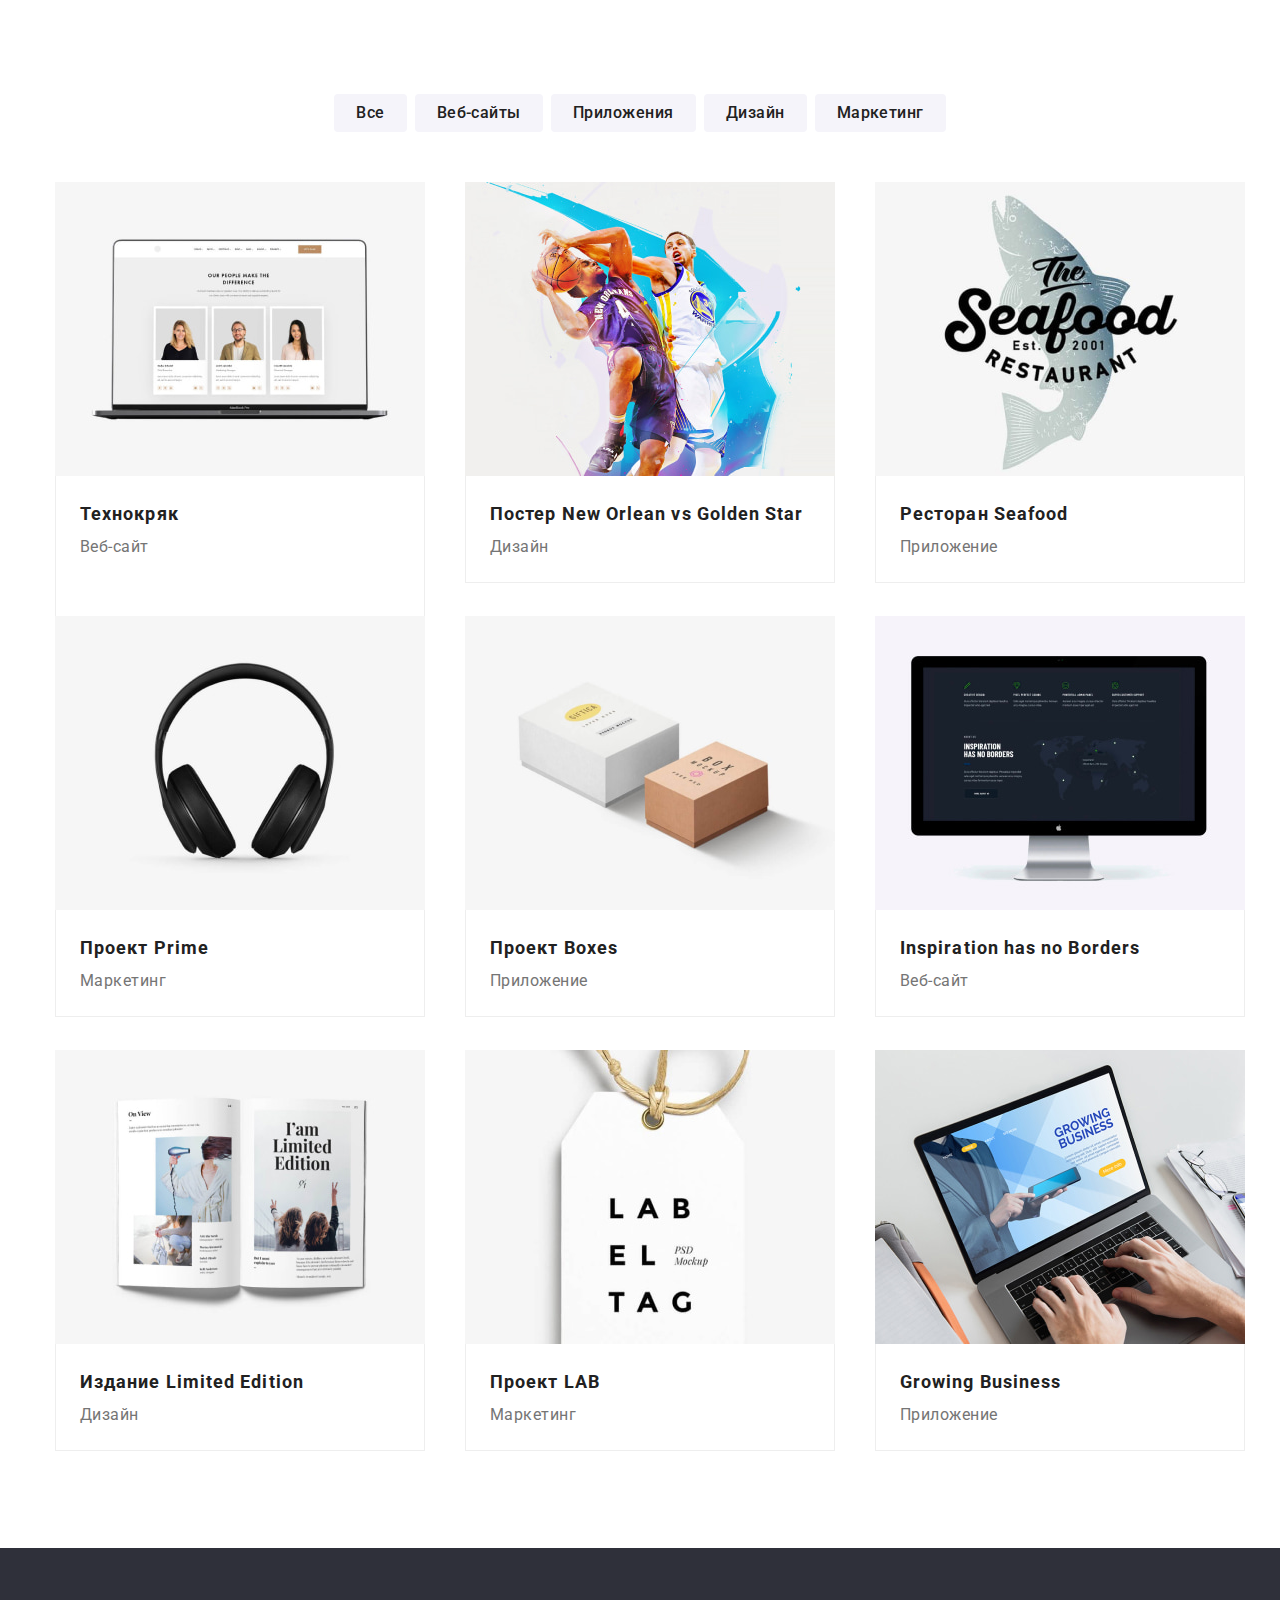
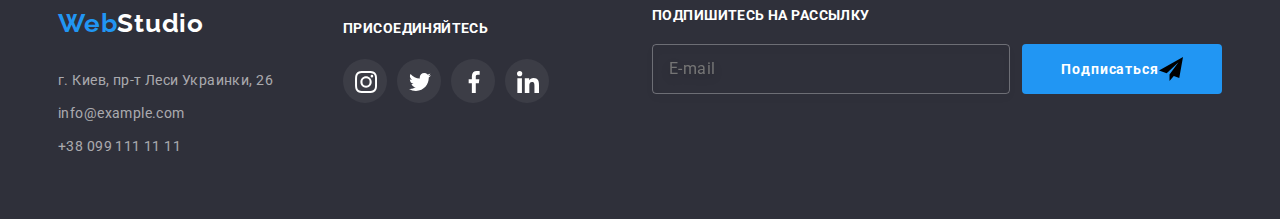
==== commit ecc9a418: "update footer" ====
--- a/portfolio.html
+++ b/portfolio.html
@@ -380,19 +380,20 @@
                     <label class="subscribe-form__label">
                         <input class="subscribe-form__input" type="email" name="email" placeholder="E-mail">
                     </label>
-
+            
                     <div class="subscribe">
                         <button type="button" class="subscribe__button">Подписаться
                             <svg class="subscribe__icon" width="24" height="24">
                                 <use href="./images/icons.svg#icon-plane"></use>
                             </svg>
                         </button>
-
+            
                     </div>
                 </div>
             </form>
-        </div>
-    </div>
+            </div>
+            </div>
+            
 
 </footer>
  
--- a/css/main.min.css
+++ b/css/main.min.css
@@ -1,2 +1,2 @@
-:root{--main-font: "roboto", sans-serif;--secondary-font: "raleway", sans-serif;--light-txt-cl: #ffffff;--txt-cl: #757575;--title-cl: #212121;--accent-txt-cl: #2196f3;--secondary-light-bg: #ffffff;--team-bg: #f5f4fa;--primary-dark-bg: #2f303a;--accent-bg-cl: #2196f3}.visually-hidden{position:absolute;width:1px;height:1px;margin:-1px;border:0;padding:0;white-space:nowrap;clip-path:inset(100%);clip:rect(0 0 0 0);overflow:hidden}ul{margin:0;padding:0;list-style:none}h1,h2,h3,h4,h5,h6,p,ul,ol{margin-top:0;margin-bottom:0}.list{color:var(--accent-txt-cl);list-style-type:none;text-decoration:none}body{font-family:var(--main-font);font-size:14px;line-height:1.71;letter-spacing:0.03em;color:var(--txt-cl)}img{display:block;max-width:100%;height:auto}textarea{resize:none;border:1px solid rgba(33,33,33,0.2);border-radius:4px}.section{padding:94px 0}.container{width:100%;margin-left:auto;margin-right:auto}@media screen and (min-width: 480px){.container{padding-left:15px;padding-right:15px}}@media screen and (min-width: 480px){.container{width:480px}}@media screen and (min-width: 768px){.container{width:768px}}@media screen and (min-width: 1200px){.container{width:1200px}}.header{background-color:var(--light-txt-cl);border-bottom:1px solid #ECECEC}.header__container{display:flex;align-items:center}.nav{display:flex;align-items:center}.logo{text-decoration:none;font-family:Raleway;font-weight:700;line-height:1.19;font-size:26px;letter-spacing:0.03em;color:var(--accent-txt-cl)}.logo__black{color:var(--title-cl)}.nav__link{padding-top:32px;padding-bottom:32px;display:block;position:relative;transition:color 250ms cubic-bezier(0.4, 0, 0.2, 1)}.nav__link:hover,.nav__link:focus{color:var(--accent-txt-cl)}.nav__link{display:flex;font-weight:500;line-height:1.14;letter-spacing:0.02em;color:var(--title-cl);text-decoration:none}.nav__link--current{color:#2196f3}.nav__link--current::after{content:'';bottom:-1px;left:0;display:block;width:100%;background-color:#2196F3;border-radius:2px;height:4px;position:absolute}.nav__list{display:flex;list-style-type:none;margin-left:93px}.nav__list .nav__item:not(:last-child){margin-right:50px}.contacts{display:flex;list-style-type:none;margin-left:auto}.contacts .contacts__item:not(:last-child){margin-right:50px}.contacts__link{display:flex;align-items:center;font-weight:500;line-height:1.14;letter-spacing:0.02em;color:var(--txt-cl);text-decoration:none;fill:var(--txt-cl);transition:color 250ms cubic-bezier(0.4, 0, 0.2, 1),fill 250ms cubic-bezier(0.4, 0, 0.2, 1)}.contacts__link:hover,.contacts__link:focus{color:var(--accent-bg-cl);fill:var(--accent-bg-cl)}.contacts__icon{margin-right:10px;fill:currentColor;transition:fill 250ms cubic-bezier(0.4, 0, 0.2, 1)}.contacts__icon:hover,.contacts__icon:focus{fill:#2196f3}.hero{min-width:480px;min-height:400px;margin-left:auto;margin-right:auto;background-image:linear-gradient(to right, rgba(47,48,58,0.4), rgba(47,48,58,0.4)),url(..//../images/bg_sm.jpg);background-color:var(--primary-dark-bg);background-repeat:no-repeat;background-size:cover;background-position:center;padding-top:119px;padding-bottom:118px}@media screen and (min-device-pixel-ratio: 2), screen and (min-resolution: 192dpi), screen and (min-resolution: 2dppx){.hero{background-image:linear-gradient(to right, rgba(47,48,58,0.4), rgba(47,48,58,0.4)),url(..//../images/bg_sm@2x.jpg)}}@media screen and (min-width: 768px){.hero{background-image:linear-gradient(to right, rgba(47,48,58,0.4), rgba(47,48,58,0.4)),url(..//../images/bg_md.jpg)}}@media screen and (min-device-pixel-ratio: 2), screen and (min-resolution: 192dpi), screen and (min-resolution: 2dppx){.hero{background-image:linear-gradient(to right, rgba(47,48,58,0.4), rgba(47,48,58,0.4)),url(..//../images/bg_md@2x.jpg)}}@media screen and (min-width: 1200px){.hero{background-image:linear-gradient(to right, rgba(47,48,58,0.4), rgba(47,48,58,0.4)),url(..//../images/bg_lg.jpg)}}@media screen and (min-device-pixel-ratio: 2), screen and (min-resolution: 192dpi), screen and (min-resolution: 2dppx){.hero{background-image:linear-gradient(to right, rgba(47,48,58,0.4), rgba(47,48,58,0.4)),url(..//../images/bg_lg@2x.jpg)}}.hero__title{padding:0;margin-bottom:30px;margin-left:auto;margin-right:auto;max-width:250px;font-weight:900;font-size:18px;line-height:1.62;letter-spacing:0.06em;text-transform:uppercase;color:var(--light-txt-cl)}@media screen and (min-width: 480px){.hero__title{font-size:26px;max-width:360px}}@media screen and (min-width: 1200px){.hero__title{font-size:44px;max-width:360px;line-height:1.36;max-width:696px;margin-left:auto;margin-right:auto}}.hero__button{min-width:140px;border-radius:4px;border:1px solid transparent;padding:7px;color:var(--light-txt-cl);background-color:var(--accent-bg-cl);font-weight:700;font-size:12px;line-height:1.87;align-items:center;text-align:center;letter-spacing:0.06em;cursor:pointer;display:block;position:relative;margin:0 auto;transition:background-color 250ms cubic-bezier(0.4, 0, 0.2, 1),color 250ms cubic-bezier(0.4, 0, 0.2, 1)}.hero__button:hover,.hero__button:focus{color:var(--light-txt-cl);background-color:var(--accent-bg-cl)}@media screen and (min-width: 480px){.hero__button{padding:10px 32px;font-size:16px;min-width:200px}}.backdrop{position:fixed;top:0;left:0;width:100%;height:100%;background-color:rgba(0,0,0,0.2);transition:opacity 500ms cubic-bezier(0.4, 0, 0.2, 1),visibility 500ms cubic-bezier(0.4, 0, 0.2, 1),pointer-events 500ms cubic-bezier(0.4, 0, 0.2, 1)}.backdrop.is-hidden{opacity:0;visibility:hidden;pointer-events:none}.backdrop.is-hidden .modal{transform:scaleY(0)}.modal{position:absolute;top:50%;left:50%;transform:scaleY(1);transform:translate(-50%, -50%);width:528px;height:581px;background-color:var(--light-txt-cl);opacity:1;transition:transform 250ms cubic-bezier(0.4, 0, 0.2, 1);box-shadow:0px 1px 3px rgba(0,0,0,0.12),0px 1px 1px rgba(0,0,0,0.14),0px 2px 1px rgba(0,0,0,0.2);border-radius:4px;animation:animate125 3000ms infinite 1000ms}.modal__form{padding:40px}.modal__title{font-weight:700;font-size:20px;line-height:1.15;text-align:center;letter-spacing:0.03em;color:var(--title-cl)}.modal__form-field{position:relative;display:flex;flex-direction:column;margin-top:10px}.modal__form-field textarea::placeholder{font-weight:400;line-height:1.16;letter-spacing:0.01em;color:rgba(117,117,117,0.5)}.modal__form-text{line-height:1.16;letter-spacing:0.01em;color:#757575;margin-bottom:4px}.modal__svg{position:relative}.modal__input{border:1px solid rgba(33,33,33,0.2);box-sizing:border-box;border-radius:4px;width:448px;height:40px;padding-left:42px;transition:border-color 250ms cubic-bezier(0.4, 0, 0.2, 1),fill 250ms cubic-bezier(0.4, 0, 0.2, 1),outline 250ms cubic-bezier(0.4, 0, 0.2, 1)}.modal__input:focus-within{border-color:var(--accent-txt-cl);outline:transparent}.modal__icon{position:absolute;top:50%;left:12px;transform:translateY(-50%);display:inline-block}.modal__input:focus ~ .modal__icon{fill:var(--accent-bg-cl)}.modal__comment{display:flex;flex-direction:column;width:448px;height:120px;margin-top:10px;margin-bottom:20px}.modal__field{padding-top:12px;padding-left:16px;transition:border-color 250ms cubic-bezier(0.4, 0, 0.2, 1),outline 250ms cubic-bezier(0.4, 0, 0.2, 1);width:448px;height:120px}.modal__field:focus-within{border-color:var(--accent-txt-cl);outline:transparent}.modal__wrap-check{display:flex;align-items:center;justify-content:center}.modal__check{font-size:14px;line-height:24px;letter-spacing:0.03em;color:#757575;appearance:none;display:flex;align-items:center}.modal__check:checked+.modal__check-text span{background-image:url(..//images/icons.svg#icon-icon-check);background-color:var(--accent-bg-cl);border:none;background-repeat:no-repeat;background-size:cover;background-origin:border-box}.modal__check-text span{width:16px;height:15px;border:2px solid #212121;border-radius:2px;display:flex;margin-right:10px;align-items:center;justify-content:center}.modal__policy{color:var(--accent-txt-cl);cursor:pointer}.modal__button-wrapper{display:flex;justify-content:center;align-items:center;margin-top:30px}.modal__submit-button{width:200px;height:50px;cursor:pointer;font-weight:700;line-height:1.87;letter-spacing:0.06em;color:var(--light-txt-cl);background-color:var(--accent-bg-cl);border-radius:4px;border:transparent;box-shadow:0px 4px 4px rgba(0,0,0,0.15)}.modal__close-btn{position:absolute;display:flex;cursor:pointer;align-items:center;justify-content:center;border:1px solid rgba(0,0,0,0.1);width:30px;height:30px;border-radius:50%;background-color:var(--light-txt-cl)}.modal>.modal__close-btn{position:absolute;top:8px;right:8px;margin:0}.features{padding-top:60px;padding-bottom:60px}@media screen and (min-width: 1200px){.features{padding-top:94px;padding-bottom:94px}}@media screen and (max-width: 479px){.features{padding-left:15px;padding-right:15px}}.features__list{display:flex;flex-wrap:wrap;list-style:none;justify-content:center;grid-gap:30px}@media screen and (min-width: 480px){.features__item{width:450px}}@media screen and (min-width: 768px){.features__item{width:354px}}@media screen and (min-width: 1200px){.features__item{width:270px}}.features__icon-wrapper{height:120px;display:flex;align-items:center;justify-content:center;margin-bottom:30px;background-color:var(--team-bg)}.features__icon{width:70px;height:70px}.features__title{margin-bottom:10px;color:var(--title-cl);font-weight:700;font-size:14px;line-height:1.14;text-transform:uppercase;text-align:center}@media screen and (min-width: 768px){.features__title{text-align:left}}.features__txt{line-height:1.71;letter-spacing:0.03em;color:var(--txt-cl)}.section__title{margin-bottom:50px;font-weight:700;font-size:36px;line-height:1.16;text-align:center;letter-spacing:0.03em;color:var(--title-cl)}.section--padding-reset{padding-top:0;display:none}@media screen and (min-width: 1200px){.section--padding-reset{display:block}}.activity__list{display:flex;list-style-type:none}.activity__item{position:relative}.activity__item+.activity__item{margin-left:30px}.activity__text{display:flex;justify-content:center;align-items:center;width:100%;position:absolute;bottom:0;left:0;height:70px;font-weight:bold;font-size:14px;line-height:1.14;text-transform:uppercase;color:var(--light-txt-cl);background-color:rgba(47,48,58,0.8)}.section-other-background{padding-top:60px;padding-bottom:60px;background-color:var(--team-bg)}@media screen and (min-width: 1200px){.section-other-background{padding-top:94px;padding-bottom:94px}}.section__title{margin-bottom:30px;font-weight:700;font-size:28px;line-height:1.17;text-align:center}@media screen and (min-width: 1200px){.section__title{margin-bottom:50px;font-size:36px}}.team__list{display:flex;flex-wrap:wrap;justify-content:center;align-items:center;grid-gap:30px}.team__item{box-shadow:0px 1px 3px rgba(0,0,0,0.12),0px 1px 1px rgba(0,0,0,0.14),0px 2px 1px rgba(0,0,0,0.2);background-color:var(--secondary-light-bg)}@media screen and (max-width: 479px){.team__item{width:270px}}@media screen and (min-width: 480px){.team__item{width:450px}}@media screen and (min-width: 768px){.team__item{width:354px}}@media screen and (min-width: 1200px){.team__item{width:270px}}.team__card{padding:30px 0}.team__title{margin-bottom:10px;font-weight:500;font-size:16px;line-height:1.18;text-align:center;letter-spacing:0.03em;color:var(--title-cl)}.team__text{font-size:16px;line-height:1.18;text-align:center;letter-spacing:0.03em;color:var(--txt-cl);margin-bottom:16px}.socials{display:flex;justify-content:center}.socials__item{display:flex;align-self:center}.socials__item:not(:last-child){margin-right:10px}.socials__link{display:flex;justify-content:center;align-items:center;width:44px;height:44px;background-color:transparent;border-radius:50%;background-position:center;background-size:20px;color:currentColor;transition:fill 250ms cubic-bezier(0.4, 0, 0.2, 1),background-color 250ms cubic-bezier(0.4, 0, 0.2, 1)}.socials__link:hover,.socials__link:focus{background-color:var(--accent-txt-cl)}.socials__link:focus{background-color:var(--accent-txt-cl)}.socials__icon{width:22px;height:22px;fill:#AFB1B8;transition:fill 250ms cubic-bezier(0.4, 0, 0.2, 1)}.socials__link:hover .socials__icon,.socials__link:focus .socials__icon{fill:var(--light-txt-cl)}.clients{padding-top:60px;padding-bottom:60px}@media screen and (min-width: 1200px){.clients{padding-top:94px;padding-bottom:94px}}.clients__list{display:flex;flex-wrap:wrap;list-style:none;justify-content:space-between;align-items:center;grid-gap:30px}.clients-item{transition:250ms cubic-bezier(0.4, 0, 0.2, 1)}.clients__link{display:flex;align-items:center;justify-content:center;display:flex;align-items:center;justify-content:center;border:1px solid #afb1b8;color:#afb1b8;background-color:var(--light-txt-cl);border-radius:4px;transition:color 250ms cubic-bezier(0.4, 0, 0.2, 1),border-color 250ms cubic-bezier(0.4, 0, 0.2, 1);padding:16px 32px}.clients__link:hover,.clients__link:focus{color:var(--accent-color);border-color:var(--accent-color)}@media screen and (min-width: 480px){.clients__link{width:210px}}@media screen and (min-width: 768px){.clients__link{width:226px}}@media screen and (min-width: 1200px){.clients__link{width:170px}}.clients__icon{fill:currentColor;width:106px;height:60px}.footer{background-color:var(--primary-dark-bg);padding-top:60px;padding-bottom:60px}.footer__flex{display:flex;align-items:baseline}.logo__white{color:var(--light-txt-cl)}.address{padding-top:20px;font-style:normal}.address__details{list-style-type:none}.address__details:not(:last-child){margin-bottom:9px}.address__item--white{color:var(--light-txt-cl);text-decoration:none}.address__item{line-height:1.71;letter-spacing:0.03em;color:rgba(255,255,255,0.6);text-decoration:none}.join__flex{margin-left:70px}.join__title{font-family:var(--main-font);margin-bottom:20px;font-weight:700;font-size:14px;letter-spacing:0.03em;line-height:1.14;text-transform:uppercase;color:var(--light-txt-cl)}.join__list{display:flex;justify-content:space-between}.join__item{margin:10px}.join__link{width:44px;height:44px;display:block;border-radius:50%;color:var(--light-txt-cl);background-color:#ffffff10;padding-left:11px;padding-top:10px;transition:background-color 250ms cubic-bezier(0.4, 0, 0.2, 1),color 250ms cubic-bezier(0.4, 0, 0.2, 1)}.join__link:hover,.join__link:focus{color:var(--light-txt-cl);background-color:var(--accent-txt-cl)}.join__icon{fill:var(--light-txt-cl)}.subscribe-form{margin-left:auto}.subscribe-form__title{font-weight:700;font-size:14px;line-height:1.14;letter-spacing:0.03em;text-transform:uppercase;color:var(--light-txt-cl);padding-bottom:20px}.subscribe-form__wrapper{display:flex;align-items:center;justify-content:center}.subscribe-form__label{margin-right:12px}.subscribe-form__input{width:358px;height:50px;border:1px solid rgba(255,255,255,0.3);filter:drop-shadow(0px 4px 4px rgba(0,0,0,0.15));border-radius:4px;background-color:transparent;cursor:pointer;outline:none;padding-left:16px;font-size:16px;line-height:1.25;letter-spacing:0.03em;color:rgba(255,255,255,0.6)}.subscribe{display:flex;justify-content:center;align-items:center}.subscribe__button{cursor:pointer;font-weight:700;line-height:1.87;letter-spacing:0.06em;color:var(--light-txt-cl);background-color:var(--accent-bg-cl);border-radius:4px;border:transparent;display:flex;justify-content:center;align-items:center;min-width:200px;min-height:50px}.subscribe__icon{fill:var(--light-txt-cl);margin-left:10px}.button-list{display:flex;flex-wrap:wrap;justify-content:flex-start;margin-bottom:40px;grid-gap:8px;grid-row-gap:15px}@media (min-width: 768px){.button-list{justify-content:center;margin-bottom:30px}}@media (min-width: 1200px){.button-list{margin-bottom:50px}}.button-list__style{cursor:pointer;padding:6px 22px;font-weight:500;line-height:1.62;font-size:16px;text-align:center;letter-spacing:0.03em;color:var(--title-cl);background-color:var(--team-bg);border:transparent;border-radius:4px;transition:color 250ms cubic-bezier(0.4, 0, 0.2, 1),background-color 250ms cubic-bezier(0.4, 0, 0.2, 1),box-shadow 250ms cubic-bezier(0.4, 0, 0.2, 1)}.button-list__style:hover,.button-list__style:focus{background-color:var(--accent-bg-cl);color:var(--light-txt-cl);box-shadow:0px 3px 1px rgba(0,0,0,0.1),0px 1px 2px rgba(0,0,0,0.08),0px 2px 2px rgba(0,0,0,0.12)}.cards{padding-top:60px;padding-bottom:60px}@media screen and (min-width: 1200px){.cards{padding-top:94px;padding-bottom:94px}}@media screen and (max-width: 479px){.cards{padding-left:15px;padding-right:15px}}@media screen and (min-width: 768px){.cards__list{display:flex;flex-wrap:wrap;list-style-type:none;margin-top:-30px;margin-right:-30px}.cards__list:hover{transform:translateY(0)}}@media screen and (min-width: 768px) and (min-width: 1200px){.cards__list .cards__content:nth-child(3n){margin-right:0}}@media screen and (min-width: 768px){.cards__content{display:flex;flex-wrap:wrap;width:calc((100% - 1 * 30px) / 2);margin-top:30px;margin-right:30px;width:354px;height:440px}}@media screen and (min-width: 1200px){.cards__content{flex-basis:calc((100% - 2 * 30px) / 3);width:450px;height:404px}}@media screen and (max-width: 767px){.cards__content:not(last-child){margin-bottom:30px}}.cards__title{font-size:18px;font-weight:700;line-height:2;letter-spacing:0.06em;color:var(--title-cl)}.cards__info{font-size:16px;line-height:1.85;letter-spacing:0.03em;color:var(--txt-cl)}.cards{display:flex;flex-wrap:wrap;list-style-type:none}.cards:hover{transform:translateY(0)}@media screen and (min-width: 480px){.cards__descr{padding:20px 24px;border:1px solid #EEEEEE;border-top:transparent}}@media screen and (min-width: 768px){.cards__descr{padding-top:20px;padding-right:24px;padding-bottom:20px;padding-left:24px}}@media screen and (min-width: 1200px){.cards__descr{padding:20px 24px}}@media screen and (min-width: 768px){.cards__poster{padding-bottom:54px}}.cards__link{text-decoration:none;color:currentColor;transition:250ms cubic-bezier(0.4, 0, 0.2, 1)}.cards__design{display:block;transition:box-shadow 250ms cubic-bezier(0.4, 0, 0.2, 1)}.cards__design:hover,.cards__design:focus{box-shadow:0px 1px 1px rgba(0,0,0,0.12),0px 4px 4px rgba(0,0,0,0.06),1px 4px 6px rgba(0,0,0,0.16)}.cards__overlay{position:relative;overflow:hidden}.cards__text{position:absolute;width:100%;height:100%;top:0;left:0;padding:63px 24px;font-size:18px;line-height:1.56;color:var(--light-txt-cl);background:rgba(33,150,243,0.9);transform:translateY(101%);transition:transform 250ms cubic-bezier(0.4, 0, 0.2, 1)}.cards__design:hover .cards__text{transform:translate(0);transition-duration:250ms}.cards__design:focus .cards__text{transform:translate(0);transition-duration:250ms}.cards__text .cards__link{display:flex}.cards__link:hover .cards__text,.cards__link:focus .cards__text{transform:translateY(0)}
+:root{--main-font: "roboto", sans-serif;--secondary-font: "raleway", sans-serif;--light-txt-cl: #ffffff;--txt-cl: #757575;--title-cl: #212121;--accent-txt-cl: #2196f3;--secondary-light-bg: #ffffff;--team-bg: #f5f4fa;--primary-dark-bg: #2f303a;--accent-bg-cl: #2196f3}.visually-hidden{position:absolute;width:1px;height:1px;margin:-1px;border:0;padding:0;white-space:nowrap;clip-path:inset(100%);clip:rect(0 0 0 0);overflow:hidden}ul{margin:0;padding:0;list-style:none}h1,h2,h3,h4,h5,h6,p,ul,ol{margin-top:0;margin-bottom:0}.list{color:var(--accent-txt-cl);list-style-type:none;text-decoration:none}body{font-family:var(--main-font);font-size:14px;line-height:1.71;letter-spacing:0.03em;color:var(--txt-cl)}img{display:block;max-width:100%;height:auto}textarea{resize:none;border:1px solid rgba(33,33,33,0.2);border-radius:4px}.section{padding:94px 0}.container{width:100%;margin-left:auto;margin-right:auto}@media screen and (min-width: 480px){.container{padding-left:15px;padding-right:15px}}@media screen and (min-width: 480px){.container{width:480px}}@media screen and (min-width: 768px){.container{width:768px}}@media screen and (min-width: 1200px){.container{width:1200px}}.header{background-color:var(--light-txt-cl);border-bottom:1px solid #ECECEC}.header__container{display:flex;align-items:center}.nav{display:flex;align-items:center}.logo{text-decoration:none;font-family:Raleway;font-weight:700;line-height:1.19;font-size:26px;letter-spacing:0.03em;color:var(--accent-txt-cl)}.logo__black{color:var(--title-cl)}.nav__link{padding-top:32px;padding-bottom:32px;display:block;position:relative;transition:color 250ms cubic-bezier(0.4, 0, 0.2, 1)}.nav__link:hover,.nav__link:focus{color:var(--accent-txt-cl)}.nav__link{display:flex;font-weight:500;line-height:1.14;letter-spacing:0.02em;color:var(--title-cl);text-decoration:none}.nav__link--current{color:#2196f3}.nav__link--current::after{content:'';bottom:-1px;left:0;display:block;width:100%;background-color:#2196F3;border-radius:2px;height:4px;position:absolute}.nav__list{display:flex;list-style-type:none;margin-left:93px}.nav__list .nav__item:not(:last-child){margin-right:50px}.contacts{display:flex;list-style-type:none;margin-left:auto}.contacts .contacts__item:not(:last-child){margin-right:50px}.contacts__link{display:flex;align-items:center;font-weight:500;line-height:1.14;letter-spacing:0.02em;color:var(--txt-cl);text-decoration:none;fill:var(--txt-cl);transition:color 250ms cubic-bezier(0.4, 0, 0.2, 1),fill 250ms cubic-bezier(0.4, 0, 0.2, 1)}.contacts__link:hover,.contacts__link:focus{color:var(--accent-bg-cl);fill:var(--accent-bg-cl)}.contacts__icon{margin-right:10px;fill:currentColor;transition:fill 250ms cubic-bezier(0.4, 0, 0.2, 1)}.contacts__icon:hover,.contacts__icon:focus{fill:#2196f3}.hero{min-width:480px;min-height:400px;margin-left:auto;margin-right:auto;background-image:linear-gradient(to right, rgba(47,48,58,0.4), rgba(47,48,58,0.4)),url(..//../images/bg_sm.jpg);background-color:var(--primary-dark-bg);background-repeat:no-repeat;background-size:cover;background-position:center;padding-top:119px;padding-bottom:118px}@media screen and (min-device-pixel-ratio: 2), screen and (min-resolution: 192dpi), screen and (min-resolution: 2dppx){.hero{background-image:linear-gradient(to right, rgba(47,48,58,0.4), rgba(47,48,58,0.4)),url(..//../images/bg_sm@2x.jpg)}}@media screen and (min-width: 768px){.hero{background-image:linear-gradient(to right, rgba(47,48,58,0.4), rgba(47,48,58,0.4)),url(..//../images/bg_md.jpg)}}@media screen and (min-device-pixel-ratio: 2), screen and (min-resolution: 192dpi), screen and (min-resolution: 2dppx){.hero{background-image:linear-gradient(to right, rgba(47,48,58,0.4), rgba(47,48,58,0.4)),url(..//../images/bg_md@2x.jpg)}}@media screen and (min-width: 1200px){.hero{background-image:linear-gradient(to right, rgba(47,48,58,0.4), rgba(47,48,58,0.4)),url(..//../images/bg_lg.jpg)}}@media screen and (min-device-pixel-ratio: 2), screen and (min-resolution: 192dpi), screen and (min-resolution: 2dppx){.hero{background-image:linear-gradient(to right, rgba(47,48,58,0.4), rgba(47,48,58,0.4)),url(..//../images/bg_lg@2x.jpg)}}.hero__title{padding:0;margin-bottom:30px;margin-left:auto;margin-right:auto;max-width:250px;font-weight:900;font-size:18px;line-height:1.62;letter-spacing:0.06em;text-transform:uppercase;color:var(--light-txt-cl)}@media screen and (min-width: 480px){.hero__title{font-size:26px;max-width:360px}}@media screen and (min-width: 1200px){.hero__title{font-size:44px;max-width:360px;line-height:1.36;max-width:696px;margin-left:auto;margin-right:auto}}.hero__button{min-width:140px;border-radius:4px;border:1px solid transparent;padding:7px;color:var(--light-txt-cl);background-color:var(--accent-bg-cl);font-weight:700;font-size:12px;line-height:1.87;align-items:center;text-align:center;letter-spacing:0.06em;cursor:pointer;display:block;position:relative;margin:0 auto;transition:background-color 250ms cubic-bezier(0.4, 0, 0.2, 1),color 250ms cubic-bezier(0.4, 0, 0.2, 1)}.hero__button:hover,.hero__button:focus{color:var(--light-txt-cl);background-color:var(--accent-bg-cl)}@media screen and (min-width: 480px){.hero__button{padding:10px 32px;font-size:16px;min-width:200px}}.backdrop{position:fixed;top:0;left:0;width:100%;height:100%;background-color:rgba(0,0,0,0.2);transition:opacity 500ms cubic-bezier(0.4, 0, 0.2, 1),visibility 500ms cubic-bezier(0.4, 0, 0.2, 1),pointer-events 500ms cubic-bezier(0.4, 0, 0.2, 1)}.backdrop.is-hidden{opacity:0;visibility:hidden;pointer-events:none}.backdrop.is-hidden .modal{transform:scaleY(0)}.modal{position:absolute;top:50%;left:50%;transform:scaleY(1);transform:translate(-50%, -50%);width:528px;height:581px;background-color:var(--light-txt-cl);opacity:1;transition:transform 250ms cubic-bezier(0.4, 0, 0.2, 1);box-shadow:0px 1px 3px rgba(0,0,0,0.12),0px 1px 1px rgba(0,0,0,0.14),0px 2px 1px rgba(0,0,0,0.2);border-radius:4px;animation:animate125 3000ms infinite 1000ms}.modal__form{padding:40px}.modal__title{font-weight:700;font-size:20px;line-height:1.15;text-align:center;letter-spacing:0.03em;color:var(--title-cl)}.modal__form-field{position:relative;display:flex;flex-direction:column;margin-top:10px}.modal__form-field textarea::placeholder{font-weight:400;line-height:1.16;letter-spacing:0.01em;color:rgba(117,117,117,0.5)}.modal__form-text{line-height:1.16;letter-spacing:0.01em;color:#757575;margin-bottom:4px}.modal__svg{position:relative}.modal__input{border:1px solid rgba(33,33,33,0.2);box-sizing:border-box;border-radius:4px;width:448px;height:40px;padding-left:42px;transition:border-color 250ms cubic-bezier(0.4, 0, 0.2, 1),fill 250ms cubic-bezier(0.4, 0, 0.2, 1),outline 250ms cubic-bezier(0.4, 0, 0.2, 1)}.modal__input:focus-within{border-color:var(--accent-txt-cl);outline:transparent}.modal__icon{position:absolute;top:50%;left:12px;transform:translateY(-50%);display:inline-block}.modal__input:focus ~ .modal__icon{fill:var(--accent-bg-cl)}.modal__comment{display:flex;flex-direction:column;width:448px;height:120px;margin-top:10px;margin-bottom:20px}.modal__field{padding-top:12px;padding-left:16px;transition:border-color 250ms cubic-bezier(0.4, 0, 0.2, 1),outline 250ms cubic-bezier(0.4, 0, 0.2, 1);width:448px;height:120px}.modal__field:focus-within{border-color:var(--accent-txt-cl);outline:transparent}.modal__wrap-check{display:flex;align-items:center;justify-content:center}.modal__check{font-size:14px;line-height:24px;letter-spacing:0.03em;color:#757575;appearance:none;display:flex;align-items:center}.modal__check:checked+.modal__check-text span{background-image:url(..//images/icons.svg#icon-icon-check);background-color:var(--accent-bg-cl);border:none;background-repeat:no-repeat;background-size:cover;background-origin:border-box}.modal__check-text span{width:16px;height:15px;border:2px solid #212121;border-radius:2px;display:flex;margin-right:10px;align-items:center;justify-content:center}.modal__policy{color:var(--accent-txt-cl);cursor:pointer}.modal__button-wrapper{display:flex;justify-content:center;align-items:center;margin-top:30px}.modal__submit-button{width:200px;height:50px;cursor:pointer;font-weight:700;line-height:1.87;letter-spacing:0.06em;color:var(--light-txt-cl);background-color:var(--accent-bg-cl);border-radius:4px;border:transparent;box-shadow:0px 4px 4px rgba(0,0,0,0.15)}.modal__close-btn{position:absolute;display:flex;cursor:pointer;align-items:center;justify-content:center;border:1px solid rgba(0,0,0,0.1);width:30px;height:30px;border-radius:50%;background-color:var(--light-txt-cl)}.modal>.modal__close-btn{position:absolute;top:8px;right:8px;margin:0}.features{padding-top:60px;padding-bottom:60px}@media screen and (min-width: 1200px){.features{padding-top:94px;padding-bottom:94px}}@media screen and (max-width: 479px){.features{padding-left:15px;padding-right:15px}}.features__list{display:flex;flex-wrap:wrap;list-style:none;justify-content:center;grid-gap:30px}@media screen and (min-width: 480px){.features__item{width:450px}}@media screen and (min-width: 768px){.features__item{width:354px}}@media screen and (min-width: 1200px){.features__item{width:270px}}.features__icon-wrapper{height:120px;display:flex;align-items:center;justify-content:center;margin-bottom:30px;background-color:var(--team-bg)}.features__icon{width:70px;height:70px}.features__title{margin-bottom:10px;color:var(--title-cl);font-weight:700;font-size:14px;line-height:1.14;text-transform:uppercase;text-align:center}@media screen and (min-width: 768px){.features__title{text-align:left}}.features__txt{line-height:1.71;letter-spacing:0.03em;color:var(--txt-cl)}.section__title{margin-bottom:50px;font-weight:700;font-size:36px;line-height:1.16;text-align:center;letter-spacing:0.03em;color:var(--title-cl)}.section--padding-reset{padding-top:0;display:none}@media screen and (min-width: 1200px){.section--padding-reset{display:block}}.activity__list{display:flex;list-style-type:none}.activity__item{position:relative}.activity__item+.activity__item{margin-left:30px}.activity__text{display:flex;justify-content:center;align-items:center;width:100%;position:absolute;bottom:0;left:0;height:70px;font-weight:bold;font-size:14px;line-height:1.14;text-transform:uppercase;color:var(--light-txt-cl);background-color:rgba(47,48,58,0.8)}.section-other-background{padding-top:60px;padding-bottom:60px;background-color:var(--team-bg)}@media screen and (min-width: 1200px){.section-other-background{padding-top:94px;padding-bottom:94px}}.section__title{margin-bottom:30px;font-weight:700;font-size:28px;line-height:1.17;text-align:center}@media screen and (min-width: 1200px){.section__title{margin-bottom:50px;font-size:36px}}.team__list{display:flex;flex-wrap:wrap;justify-content:center;align-items:center;grid-gap:30px}.team__item{box-shadow:0px 1px 3px rgba(0,0,0,0.12),0px 1px 1px rgba(0,0,0,0.14),0px 2px 1px rgba(0,0,0,0.2);background-color:var(--secondary-light-bg)}@media screen and (max-width: 479px){.team__item{width:270px}}@media screen and (min-width: 480px){.team__item{width:450px}}@media screen and (min-width: 768px){.team__item{width:354px}}@media screen and (min-width: 1200px){.team__item{width:270px}}.team__card{padding:30px 0}.team__title{margin-bottom:10px;font-weight:500;font-size:16px;line-height:1.18;text-align:center;letter-spacing:0.03em;color:var(--title-cl)}.team__text{font-size:16px;line-height:1.18;text-align:center;letter-spacing:0.03em;color:var(--txt-cl);margin-bottom:16px}.socials{display:flex;justify-content:center}.socials__item{display:flex;align-self:center}.socials__item:not(:last-child){margin-right:10px}.socials__link{display:flex;justify-content:center;align-items:center;width:44px;height:44px;background-color:transparent;border-radius:50%;background-position:center;background-size:20px;color:currentColor;transition:fill 250ms cubic-bezier(0.4, 0, 0.2, 1),background-color 250ms cubic-bezier(0.4, 0, 0.2, 1)}.socials__link:hover,.socials__link:focus{background-color:var(--accent-txt-cl)}.socials__link:focus{background-color:var(--accent-txt-cl)}.socials__icon{width:22px;height:22px;fill:#AFB1B8;transition:fill 250ms cubic-bezier(0.4, 0, 0.2, 1)}.socials__link:hover .socials__icon,.socials__link:focus .socials__icon{fill:var(--light-txt-cl)}.clients{padding-top:60px;padding-bottom:60px}@media screen and (min-width: 1200px){.clients{padding-top:94px;padding-bottom:94px}}.clients__list{display:flex;flex-wrap:wrap;list-style:none;justify-content:space-between;align-items:center;grid-gap:30px}.clients-item{transition:250ms cubic-bezier(0.4, 0, 0.2, 1)}.clients__link{display:flex;align-items:center;justify-content:center;display:flex;align-items:center;justify-content:center;border:1px solid #afb1b8;color:#afb1b8;background-color:var(--light-txt-cl);border-radius:4px;transition:color 250ms cubic-bezier(0.4, 0, 0.2, 1),border-color 250ms cubic-bezier(0.4, 0, 0.2, 1);padding:16px 32px}.clients__link:hover,.clients__link:focus{color:var(--accent-color);border-color:var(--accent-color)}@media screen and (min-width: 480px){.clients__link{width:210px}}@media screen and (min-width: 768px){.clients__link{width:226px}}@media screen and (min-width: 1200px){.clients__link{width:170px}}.clients__icon{fill:currentColor;width:106px;height:60px}.footer{background-color:var(--primary-dark-bg);text-align:center;padding:60px 0px}.footer__flex{display:block;margin:0;padding:0px;list-style:none}@media (min-width: 768px){.footer__flex{display:flex;justify-content:center;flex-wrap:wrap;gap:30px 165px}}@media (min-width: 1200px){.footer__flex{display:flex;justify-content:center;text-align:left;gap:70px}}.logo__white{color:var(--light-txt-cl)}.address{padding-top:20px}.address__details{margin-top:9px}.address__item--white{color:#fff;text-decoration:none}.address__item{font-style:normal;font-size:14px;line-height:1.71;color:rgba(255,255,255,0.6);text-decoration:none;transition:color 250ms cubic-bezier(0.4, 0, 0.2, 1)}.join__flex{display:block;margin-top:60px;text-align:center}@media (min-width: 768px){.join__flex{margin-top:0px}}.join__title{padding:20px 0px 10px 0px;margin-bottom:20px;font-weight:700;font-size:14px;line-height:1.14px;text-transform:uppercase;color:var(--light-txt-cl)}@media (min-width: 768px){.join__title{padding-bottom:10px}}@media (min-width: 1200px){.join__title{text-align:left}}.join__list{display:flex;justify-content:space-between;justify-content:center;padding:0;margin-top:0;list-style:none}.join__item{width:44px;height:44px;margin-right:10px}.join__link{display:flex;width:44px;height:44px;border-radius:50%;color:var(--light-txt-cl);background-color:#ffffff10;transition:background-color 250ms cubic-bezier(0.4, 0, 0.2, 1),color 250ms cubic-bezier(0.4, 0, 0.2, 1)}.join__link:hover,.join__link:focus{color:var(--light-txt-cl);background-color:var(--accent-txt-cl)}.join__icon{margin:12px 0px 0px 12px;fill:var(--light-txt-cl)}.subscribe-form{flex-direction:column;margin-top:60px}@media (min-width: 768px){.subscribe-form{margin-top:0px;padding:0}}@media (min-width: 1200px){.subscribe-form{margin-left:23px}}.subscribe-form__title{font-weight:700;font-size:14px;line-height:1.14;letter-spacing:0.03em;text-transform:uppercase;color:var(--light-txt-cl);padding-bottom:20px}.subscribe-form__wrapper{display:flex;align-items:center;justify-content:center}.subscribe-form__label{margin-right:12px}.subscribe-form__input{width:358px;height:50px;border:1px solid rgba(255,255,255,0.3);filter:drop-shadow(0px 4px 4px rgba(0,0,0,0.15));border-radius:4px;background-color:transparent;cursor:pointer;outline:none;padding-left:16px;font-size:16px;line-height:1.25;letter-spacing:0.03em;color:rgba(255,255,255,0.6)}.subscribe{display:flex;justify-content:center;align-items:center}.subscribe__button{cursor:pointer;font-weight:700;line-height:1.87;letter-spacing:0.06em;color:var(--light-txt-cl);background-color:var(--accent-bg-cl);border-radius:4px;border:transparent;display:flex;justify-content:center;align-items:center;min-width:200px;min-height:50px}.button-list{display:flex;flex-wrap:wrap;justify-content:flex-start;margin-bottom:40px;grid-gap:8px;grid-row-gap:15px}@media (min-width: 768px){.button-list{justify-content:center;margin-bottom:30px}}@media (min-width: 1200px){.button-list{margin-bottom:50px}}.button-list__style{cursor:pointer;padding:6px 22px;font-weight:500;line-height:1.62;font-size:16px;text-align:center;letter-spacing:0.03em;color:var(--title-cl);background-color:var(--team-bg);border:transparent;border-radius:4px;transition:color 250ms cubic-bezier(0.4, 0, 0.2, 1),background-color 250ms cubic-bezier(0.4, 0, 0.2, 1),box-shadow 250ms cubic-bezier(0.4, 0, 0.2, 1)}.button-list__style:hover,.button-list__style:focus{background-color:var(--accent-bg-cl);color:var(--light-txt-cl);box-shadow:0px 3px 1px rgba(0,0,0,0.1),0px 1px 2px rgba(0,0,0,0.08),0px 2px 2px rgba(0,0,0,0.12)}.cards{padding-top:60px;padding-bottom:60px}@media screen and (min-width: 1200px){.cards{padding-top:94px;padding-bottom:94px}}@media screen and (max-width: 479px){.cards{padding-left:15px;padding-right:15px}}@media screen and (min-width: 768px){.cards__list{display:flex;flex-wrap:wrap;list-style-type:none;margin-top:-30px;margin-right:-30px}.cards__list:hover{transform:translateY(0)}}@media screen and (min-width: 768px) and (min-width: 1200px){.cards__list .cards__content:nth-child(3n){margin-right:0}}@media screen and (min-width: 768px){.cards__content{display:flex;flex-wrap:wrap;width:calc((100% - 1 * 30px) / 2);margin-top:30px;margin-right:30px;width:354px;height:440px}}@media screen and (min-width: 1200px){.cards__content{flex-basis:calc((100% - 2 * 30px) / 3);width:450px;height:404px}}@media screen and (max-width: 767px){.cards__content:not(last-child){margin-bottom:30px}}.cards__title{font-size:18px;font-weight:700;line-height:2;letter-spacing:0.06em;color:var(--title-cl)}.cards__info{font-size:16px;line-height:1.85;letter-spacing:0.03em;color:var(--txt-cl)}.cards{display:flex;flex-wrap:wrap;list-style-type:none}.cards:hover{transform:translateY(0)}@media screen and (min-width: 480px){.cards__descr{padding:20px 24px;border:1px solid #EEEEEE;border-top:transparent}}@media screen and (min-width: 768px){.cards__descr{padding-top:20px;padding-right:24px;padding-bottom:20px;padding-left:24px}}@media screen and (min-width: 1200px){.cards__descr{padding:20px 24px}}@media screen and (min-width: 768px){.cards__poster{padding-bottom:54px}}.cards__link{text-decoration:none;color:currentColor;transition:250ms cubic-bezier(0.4, 0, 0.2, 1)}.cards__design{display:block;transition:box-shadow 250ms cubic-bezier(0.4, 0, 0.2, 1)}.cards__design:hover,.cards__design:focus{box-shadow:0px 1px 1px rgba(0,0,0,0.12),0px 4px 4px rgba(0,0,0,0.06),1px 4px 6px rgba(0,0,0,0.16)}.cards__overlay{position:relative;overflow:hidden}.cards__text{position:absolute;width:100%;height:100%;top:0;left:0;padding:63px 24px;font-size:18px;line-height:1.56;color:var(--light-txt-cl);background:rgba(33,150,243,0.9);transform:translateY(101%);transition:transform 250ms cubic-bezier(0.4, 0, 0.2, 1)}.cards__design:hover .cards__text{transform:translate(0);transition-duration:250ms}.cards__design:focus .cards__text{transform:translate(0);transition-duration:250ms}.cards__text .cards__link{display:flex}.cards__link:hover .cards__text,.cards__link:focus .cards__text{transform:translateY(0)}
 /*# sourceMappingURL=main.min.css.map */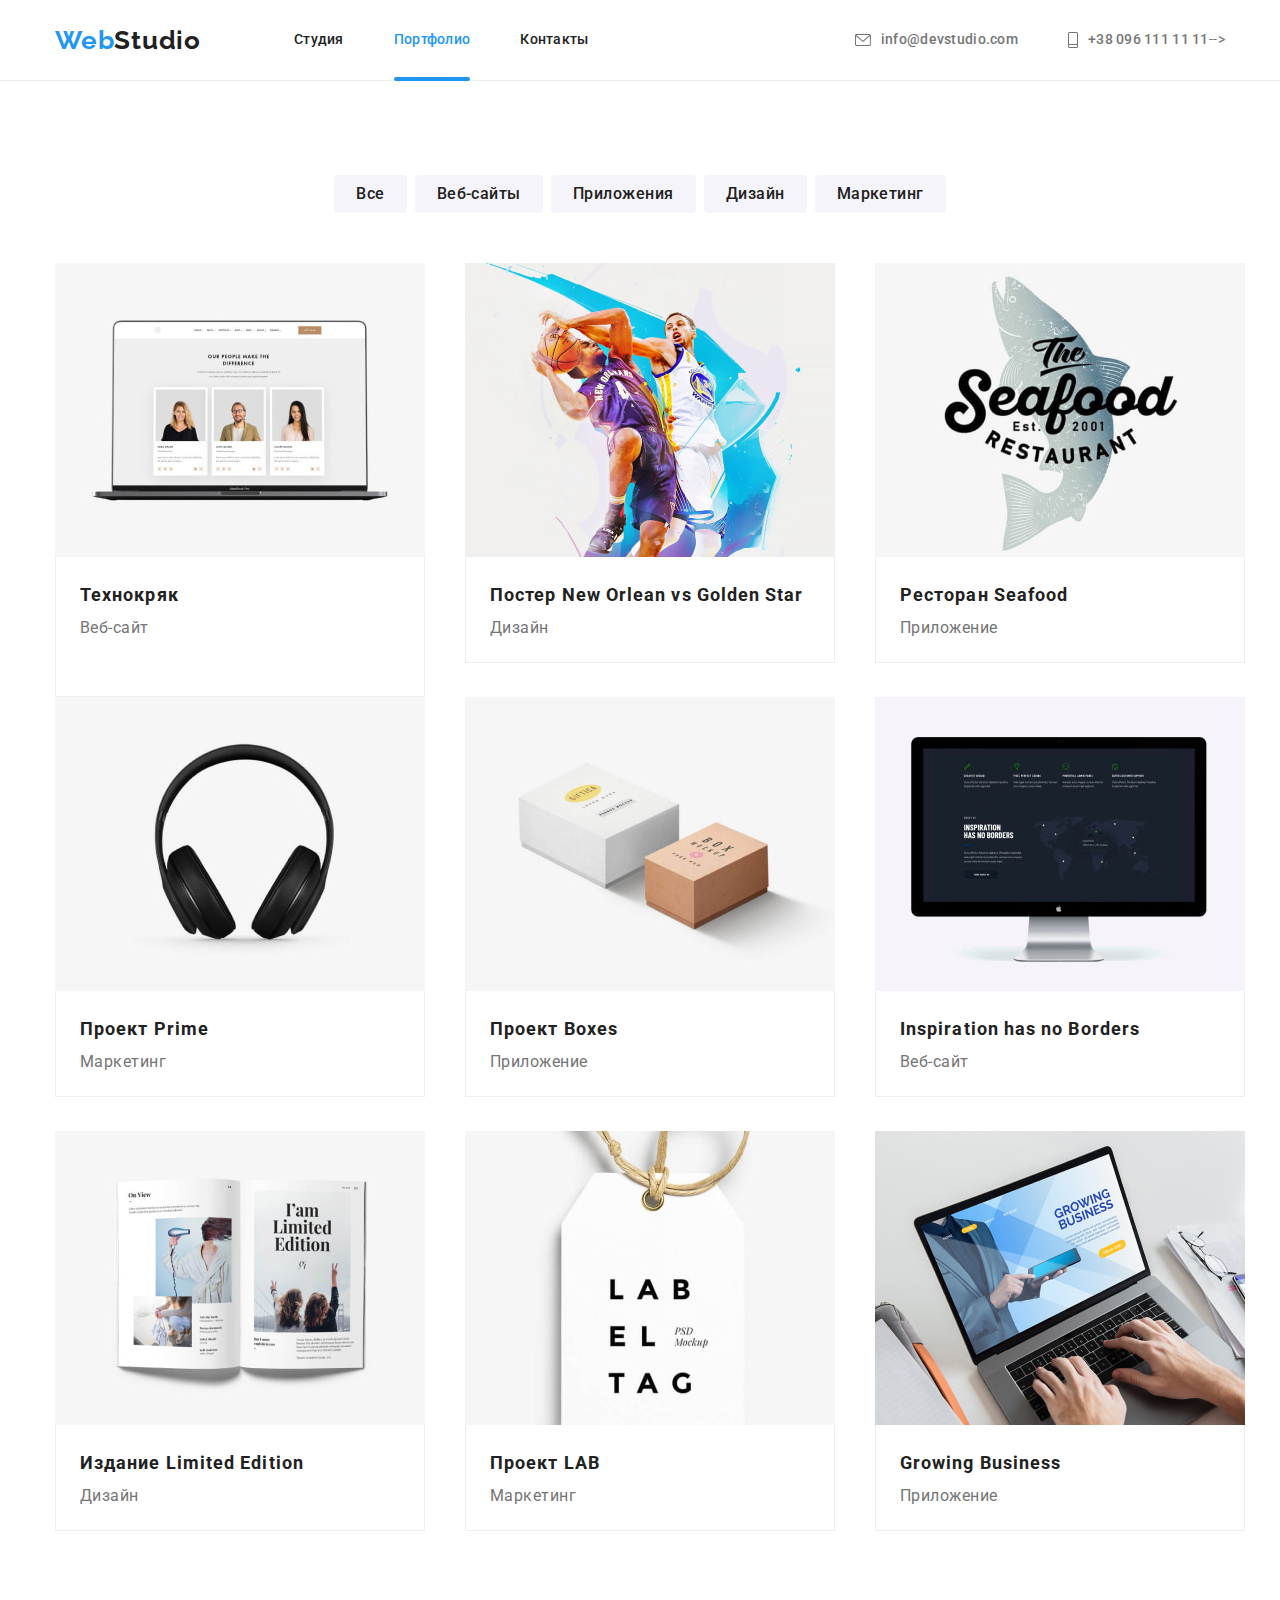
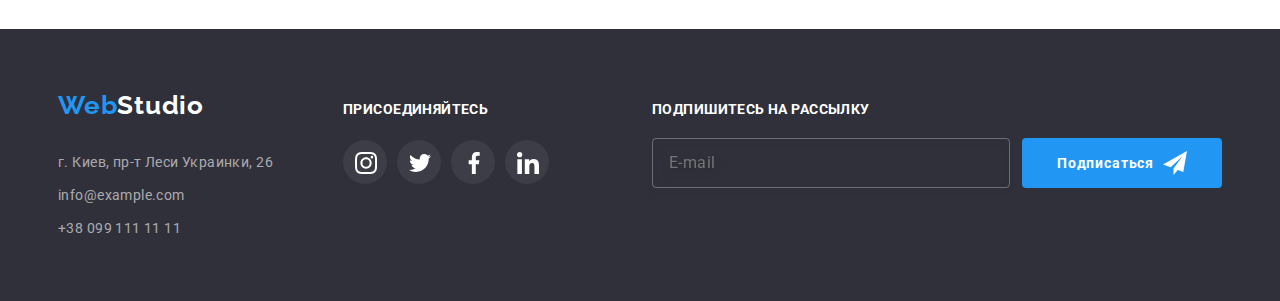
==== commit 859fa6e4: "update buttons" ====
--- a/portfolio.html
+++ b/portfolio.html
@@ -20,11 +20,11 @@
 
 <body >
    <!--Хедер-->
-<!--   
+  
    <header class="header">
-<div class="container  header__container"> -->
+<div class="container  header__container"> 
     <!--Навигация-->
-    <!-- <nav class="nav">
+     <nav class="nav">
         <a href="./index.html" class="logo">Web<span class="logo logo__black">Studio</span></a>
         <ul class="nav__list">
             <li class="nav__item">
@@ -38,9 +38,9 @@
             </li>
         </ul>
 
-    </nav> -->
+    </nav> 
         <!--Контакти-->
-<!-- <ul class="contacts">
+ <ul class="contacts">
     <li class="contacts__item">
     <a href="mailto:info@devstudio.com" class="contacts__link">
             <svg class="contacts__icon" width="16" height="12">
@@ -56,9 +56,9 @@
         +38 096 111 11 11</a>
     </li>
 </ul> -->
-<!-- 
+
     </div>
-</header> -->
+</header> 
     <!--Герой-->
     <main>
 
--- a/css/main.min.css
+++ b/css/main.min.css
@@ -1,2 +1,2 @@
-:root{--main-font: "roboto", sans-serif;--secondary-font: "raleway", sans-serif;--light-txt-cl: #ffffff;--txt-cl: #757575;--title-cl: #212121;--accent-txt-cl: #2196f3;--secondary-light-bg: #ffffff;--team-bg: #f5f4fa;--primary-dark-bg: #2f303a;--accent-bg-cl: #2196f3}.visually-hidden{position:absolute;width:1px;height:1px;margin:-1px;border:0;padding:0;white-space:nowrap;clip-path:inset(100%);clip:rect(0 0 0 0);overflow:hidden}ul{margin:0;padding:0;list-style:none}h1,h2,h3,h4,h5,h6,p,ul,ol{margin-top:0;margin-bottom:0}.list{color:var(--accent-txt-cl);list-style-type:none;text-decoration:none}body{font-family:var(--main-font);font-size:14px;line-height:1.71;letter-spacing:0.03em;color:var(--txt-cl)}img{display:block;max-width:100%;height:auto}textarea{resize:none;border:1px solid rgba(33,33,33,0.2);border-radius:4px}.section{padding:94px 0}.container{width:100%;margin-left:auto;margin-right:auto}@media screen and (min-width: 480px){.container{padding-left:15px;padding-right:15px}}@media screen and (min-width: 480px){.container{width:480px}}@media screen and (min-width: 768px){.container{width:768px}}@media screen and (min-width: 1200px){.container{width:1200px}}.header{background-color:var(--light-txt-cl);border-bottom:1px solid #ECECEC}.header__container{display:flex;align-items:center}.nav{display:flex;align-items:center}.logo{text-decoration:none;font-family:Raleway;font-weight:700;line-height:1.19;font-size:26px;letter-spacing:0.03em;color:var(--accent-txt-cl)}.logo__black{color:var(--title-cl)}.nav__link{padding-top:32px;padding-bottom:32px;display:block;position:relative;transition:color 250ms cubic-bezier(0.4, 0, 0.2, 1)}.nav__link:hover,.nav__link:focus{color:var(--accent-txt-cl)}.nav__link{display:flex;font-weight:500;line-height:1.14;letter-spacing:0.02em;color:var(--title-cl);text-decoration:none}.nav__link--current{color:#2196f3}.nav__link--current::after{content:'';bottom:-1px;left:0;display:block;width:100%;background-color:#2196F3;border-radius:2px;height:4px;position:absolute}.nav__list{display:flex;list-style-type:none;margin-left:93px}.nav__list .nav__item:not(:last-child){margin-right:50px}.contacts{display:flex;list-style-type:none;margin-left:auto}.contacts .contacts__item:not(:last-child){margin-right:50px}.contacts__link{display:flex;align-items:center;font-weight:500;line-height:1.14;letter-spacing:0.02em;color:var(--txt-cl);text-decoration:none;fill:var(--txt-cl);transition:color 250ms cubic-bezier(0.4, 0, 0.2, 1),fill 250ms cubic-bezier(0.4, 0, 0.2, 1)}.contacts__link:hover,.contacts__link:focus{color:var(--accent-bg-cl);fill:var(--accent-bg-cl)}.contacts__icon{margin-right:10px;fill:currentColor;transition:fill 250ms cubic-bezier(0.4, 0, 0.2, 1)}.contacts__icon:hover,.contacts__icon:focus{fill:#2196f3}.hero{min-width:480px;min-height:400px;margin-left:auto;margin-right:auto;background-image:linear-gradient(to right, rgba(47,48,58,0.4), rgba(47,48,58,0.4)),url(..//../images/bg_sm.jpg);background-color:var(--primary-dark-bg);background-repeat:no-repeat;background-size:cover;background-position:center;padding-top:119px;padding-bottom:118px}@media screen and (min-device-pixel-ratio: 2), screen and (min-resolution: 192dpi), screen and (min-resolution: 2dppx){.hero{background-image:linear-gradient(to right, rgba(47,48,58,0.4), rgba(47,48,58,0.4)),url(..//../images/bg_sm@2x.jpg)}}@media screen and (min-width: 768px){.hero{background-image:linear-gradient(to right, rgba(47,48,58,0.4), rgba(47,48,58,0.4)),url(..//../images/bg_md.jpg)}}@media screen and (min-device-pixel-ratio: 2), screen and (min-resolution: 192dpi), screen and (min-resolution: 2dppx){.hero{background-image:linear-gradient(to right, rgba(47,48,58,0.4), rgba(47,48,58,0.4)),url(..//../images/bg_md@2x.jpg)}}@media screen and (min-width: 1200px){.hero{background-image:linear-gradient(to right, rgba(47,48,58,0.4), rgba(47,48,58,0.4)),url(..//../images/bg_lg.jpg)}}@media screen and (min-device-pixel-ratio: 2), screen and (min-resolution: 192dpi), screen and (min-resolution: 2dppx){.hero{background-image:linear-gradient(to right, rgba(47,48,58,0.4), rgba(47,48,58,0.4)),url(..//../images/bg_lg@2x.jpg)}}.hero__title{padding:0;margin-bottom:30px;margin-left:auto;margin-right:auto;max-width:250px;font-weight:900;font-size:18px;line-height:1.62;letter-spacing:0.06em;text-transform:uppercase;color:var(--light-txt-cl)}@media screen and (min-width: 480px){.hero__title{font-size:26px;max-width:360px}}@media screen and (min-width: 1200px){.hero__title{font-size:44px;max-width:360px;line-height:1.36;max-width:696px;margin-left:auto;margin-right:auto}}.hero__button{min-width:140px;border-radius:4px;border:1px solid transparent;padding:7px;color:var(--light-txt-cl);background-color:var(--accent-bg-cl);font-weight:700;font-size:12px;line-height:1.87;align-items:center;text-align:center;letter-spacing:0.06em;cursor:pointer;display:block;position:relative;margin:0 auto;transition:background-color 250ms cubic-bezier(0.4, 0, 0.2, 1),color 250ms cubic-bezier(0.4, 0, 0.2, 1)}.hero__button:hover,.hero__button:focus{color:var(--light-txt-cl);background-color:var(--accent-bg-cl)}@media screen and (min-width: 480px){.hero__button{padding:10px 32px;font-size:16px;min-width:200px}}.backdrop{position:fixed;top:0;left:0;width:100%;height:100%;background-color:rgba(0,0,0,0.2);transition:opacity 500ms cubic-bezier(0.4, 0, 0.2, 1),visibility 500ms cubic-bezier(0.4, 0, 0.2, 1),pointer-events 500ms cubic-bezier(0.4, 0, 0.2, 1)}.backdrop.is-hidden{opacity:0;visibility:hidden;pointer-events:none}.backdrop.is-hidden .modal{transform:scaleY(0)}.modal{position:absolute;top:50%;left:50%;transform:scaleY(1);transform:translate(-50%, -50%);width:528px;height:581px;background-color:var(--light-txt-cl);opacity:1;transition:transform 250ms cubic-bezier(0.4, 0, 0.2, 1);box-shadow:0px 1px 3px rgba(0,0,0,0.12),0px 1px 1px rgba(0,0,0,0.14),0px 2px 1px rgba(0,0,0,0.2);border-radius:4px;animation:animate125 3000ms infinite 1000ms}.modal__form{padding:40px}.modal__title{font-weight:700;font-size:20px;line-height:1.15;text-align:center;letter-spacing:0.03em;color:var(--title-cl)}.modal__form-field{position:relative;display:flex;flex-direction:column;margin-top:10px}.modal__form-field textarea::placeholder{font-weight:400;line-height:1.16;letter-spacing:0.01em;color:rgba(117,117,117,0.5)}.modal__form-text{line-height:1.16;letter-spacing:0.01em;color:#757575;margin-bottom:4px}.modal__svg{position:relative}.modal__input{border:1px solid rgba(33,33,33,0.2);box-sizing:border-box;border-radius:4px;width:448px;height:40px;padding-left:42px;transition:border-color 250ms cubic-bezier(0.4, 0, 0.2, 1),fill 250ms cubic-bezier(0.4, 0, 0.2, 1),outline 250ms cubic-bezier(0.4, 0, 0.2, 1)}.modal__input:focus-within{border-color:var(--accent-txt-cl);outline:transparent}.modal__icon{position:absolute;top:50%;left:12px;transform:translateY(-50%);display:inline-block}.modal__input:focus ~ .modal__icon{fill:var(--accent-bg-cl)}.modal__comment{display:flex;flex-direction:column;width:448px;height:120px;margin-top:10px;margin-bottom:20px}.modal__field{padding-top:12px;padding-left:16px;transition:border-color 250ms cubic-bezier(0.4, 0, 0.2, 1),outline 250ms cubic-bezier(0.4, 0, 0.2, 1);width:448px;height:120px}.modal__field:focus-within{border-color:var(--accent-txt-cl);outline:transparent}.modal__wrap-check{display:flex;align-items:center;justify-content:center}.modal__check{font-size:14px;line-height:24px;letter-spacing:0.03em;color:#757575;appearance:none;display:flex;align-items:center}.modal__check:checked+.modal__check-text span{background-image:url(..//images/icons.svg#icon-icon-check);background-color:var(--accent-bg-cl);border:none;background-repeat:no-repeat;background-size:cover;background-origin:border-box}.modal__check-text span{width:16px;height:15px;border:2px solid #212121;border-radius:2px;display:flex;margin-right:10px;align-items:center;justify-content:center}.modal__policy{color:var(--accent-txt-cl);cursor:pointer}.modal__button-wrapper{display:flex;justify-content:center;align-items:center;margin-top:30px}.modal__submit-button{width:200px;height:50px;cursor:pointer;font-weight:700;line-height:1.87;letter-spacing:0.06em;color:var(--light-txt-cl);background-color:var(--accent-bg-cl);border-radius:4px;border:transparent;box-shadow:0px 4px 4px rgba(0,0,0,0.15)}.modal__close-btn{position:absolute;display:flex;cursor:pointer;align-items:center;justify-content:center;border:1px solid rgba(0,0,0,0.1);width:30px;height:30px;border-radius:50%;background-color:var(--light-txt-cl)}.modal>.modal__close-btn{position:absolute;top:8px;right:8px;margin:0}.features{padding-top:60px;padding-bottom:60px}@media screen and (min-width: 1200px){.features{padding-top:94px;padding-bottom:94px}}@media screen and (max-width: 479px){.features{padding-left:15px;padding-right:15px}}.features__list{display:flex;flex-wrap:wrap;list-style:none;justify-content:center;grid-gap:30px}@media screen and (min-width: 480px){.features__item{width:450px}}@media screen and (min-width: 768px){.features__item{width:354px}}@media screen and (min-width: 1200px){.features__item{width:270px}}.features__icon-wrapper{height:120px;display:flex;align-items:center;justify-content:center;margin-bottom:30px;background-color:var(--team-bg)}.features__icon{width:70px;height:70px}.features__title{margin-bottom:10px;color:var(--title-cl);font-weight:700;font-size:14px;line-height:1.14;text-transform:uppercase;text-align:center}@media screen and (min-width: 768px){.features__title{text-align:left}}.features__txt{line-height:1.71;letter-spacing:0.03em;color:var(--txt-cl)}.section__title{margin-bottom:50px;font-weight:700;font-size:36px;line-height:1.16;text-align:center;letter-spacing:0.03em;color:var(--title-cl)}.section--padding-reset{padding-top:0;display:none}@media screen and (min-width: 1200px){.section--padding-reset{display:block}}.activity__list{display:flex;list-style-type:none}.activity__item{position:relative}.activity__item+.activity__item{margin-left:30px}.activity__text{display:flex;justify-content:center;align-items:center;width:100%;position:absolute;bottom:0;left:0;height:70px;font-weight:bold;font-size:14px;line-height:1.14;text-transform:uppercase;color:var(--light-txt-cl);background-color:rgba(47,48,58,0.8)}.section-other-background{padding-top:60px;padding-bottom:60px;background-color:var(--team-bg)}@media screen and (min-width: 1200px){.section-other-background{padding-top:94px;padding-bottom:94px}}.section__title{margin-bottom:30px;font-weight:700;font-size:28px;line-height:1.17;text-align:center}@media screen and (min-width: 1200px){.section__title{margin-bottom:50px;font-size:36px}}.team__list{display:flex;flex-wrap:wrap;justify-content:center;align-items:center;grid-gap:30px}.team__item{box-shadow:0px 1px 3px rgba(0,0,0,0.12),0px 1px 1px rgba(0,0,0,0.14),0px 2px 1px rgba(0,0,0,0.2);background-color:var(--secondary-light-bg)}@media screen and (max-width: 479px){.team__item{width:270px}}@media screen and (min-width: 480px){.team__item{width:450px}}@media screen and (min-width: 768px){.team__item{width:354px}}@media screen and (min-width: 1200px){.team__item{width:270px}}.team__card{padding:30px 0}.team__title{margin-bottom:10px;font-weight:500;font-size:16px;line-height:1.18;text-align:center;letter-spacing:0.03em;color:var(--title-cl)}.team__text{font-size:16px;line-height:1.18;text-align:center;letter-spacing:0.03em;color:var(--txt-cl);margin-bottom:16px}.socials{display:flex;justify-content:center}.socials__item{display:flex;align-self:center}.socials__item:not(:last-child){margin-right:10px}.socials__link{display:flex;justify-content:center;align-items:center;width:44px;height:44px;background-color:transparent;border-radius:50%;background-position:center;background-size:20px;color:currentColor;transition:fill 250ms cubic-bezier(0.4, 0, 0.2, 1),background-color 250ms cubic-bezier(0.4, 0, 0.2, 1)}.socials__link:hover,.socials__link:focus{background-color:var(--accent-txt-cl)}.socials__link:focus{background-color:var(--accent-txt-cl)}.socials__icon{width:22px;height:22px;fill:#AFB1B8;transition:fill 250ms cubic-bezier(0.4, 0, 0.2, 1)}.socials__link:hover .socials__icon,.socials__link:focus .socials__icon{fill:var(--light-txt-cl)}.clients{padding-top:60px;padding-bottom:60px}@media screen and (min-width: 1200px){.clients{padding-top:94px;padding-bottom:94px}}.clients__list{display:flex;flex-wrap:wrap;list-style:none;justify-content:space-between;align-items:center;grid-gap:30px}.clients-item{transition:250ms cubic-bezier(0.4, 0, 0.2, 1)}.clients__link{display:flex;align-items:center;justify-content:center;display:flex;align-items:center;justify-content:center;border:1px solid #afb1b8;color:#afb1b8;background-color:var(--light-txt-cl);border-radius:4px;transition:color 250ms cubic-bezier(0.4, 0, 0.2, 1),border-color 250ms cubic-bezier(0.4, 0, 0.2, 1);padding:16px 32px}.clients__link:hover,.clients__link:focus{color:var(--accent-color);border-color:var(--accent-color)}@media screen and (min-width: 480px){.clients__link{width:210px}}@media screen and (min-width: 768px){.clients__link{width:226px}}@media screen and (min-width: 1200px){.clients__link{width:170px}}.clients__icon{fill:currentColor;width:106px;height:60px}.footer{background-color:var(--primary-dark-bg);text-align:center;padding:60px 0px}.footer__flex{display:block;margin:0;padding:0px;list-style:none}@media (min-width: 768px){.footer__flex{display:flex;justify-content:center;flex-wrap:wrap;gap:30px 165px}}@media (min-width: 1200px){.footer__flex{display:flex;justify-content:center;text-align:left;gap:70px}}.logo__white{color:var(--light-txt-cl)}.address{padding-top:20px}.address__details{margin-top:9px}.address__item--white{color:#fff;text-decoration:none}.address__item{font-style:normal;font-size:14px;line-height:1.71;color:rgba(255,255,255,0.6);text-decoration:none;transition:color 250ms cubic-bezier(0.4, 0, 0.2, 1)}.join__flex{display:block;margin-top:60px;text-align:center}@media (min-width: 768px){.join__flex{margin-top:0px}}.join__title{padding:20px 0px 10px 0px;margin-bottom:20px;font-weight:700;font-size:14px;line-height:1.14px;text-transform:uppercase;color:var(--light-txt-cl)}@media (min-width: 768px){.join__title{padding-bottom:10px}}@media (min-width: 1200px){.join__title{text-align:left}}.join__list{display:flex;justify-content:space-between;justify-content:center;padding:0;margin-top:0;list-style:none}.join__item{width:44px;height:44px;margin-right:10px}.join__link{display:flex;width:44px;height:44px;border-radius:50%;color:var(--light-txt-cl);background-color:#ffffff10;transition:background-color 250ms cubic-bezier(0.4, 0, 0.2, 1),color 250ms cubic-bezier(0.4, 0, 0.2, 1)}.join__link:hover,.join__link:focus{color:var(--light-txt-cl);background-color:var(--accent-txt-cl)}.join__icon{margin:12px 0px 0px 12px;fill:var(--light-txt-cl)}.subscribe-form{flex-direction:column;margin-top:60px}@media (min-width: 768px){.subscribe-form{margin-top:0px;padding:0}}@media (min-width: 1200px){.subscribe-form{margin-left:23px}}.subscribe-form__title{font-weight:700;font-size:14px;line-height:1.14;letter-spacing:0.03em;text-transform:uppercase;color:var(--light-txt-cl);padding-bottom:20px}.subscribe-form__wrapper{display:flex;align-items:center;justify-content:center}.subscribe-form__label{margin-right:12px}.subscribe-form__input{width:358px;height:50px;border:1px solid rgba(255,255,255,0.3);filter:drop-shadow(0px 4px 4px rgba(0,0,0,0.15));border-radius:4px;background-color:transparent;cursor:pointer;outline:none;padding-left:16px;font-size:16px;line-height:1.25;letter-spacing:0.03em;color:rgba(255,255,255,0.6)}.subscribe{display:flex;justify-content:center;align-items:center}.subscribe__button{cursor:pointer;font-weight:700;line-height:1.87;letter-spacing:0.06em;color:var(--light-txt-cl);background-color:var(--accent-bg-cl);border-radius:4px;border:transparent;display:flex;justify-content:center;align-items:center;min-width:200px;min-height:50px}.button-list{display:flex;flex-wrap:wrap;justify-content:flex-start;margin-bottom:40px;grid-gap:8px;grid-row-gap:15px}@media (min-width: 768px){.button-list{justify-content:center;margin-bottom:30px}}@media (min-width: 1200px){.button-list{margin-bottom:50px}}.button-list__style{cursor:pointer;padding:6px 22px;font-weight:500;line-height:1.62;font-size:16px;text-align:center;letter-spacing:0.03em;color:var(--title-cl);background-color:var(--team-bg);border:transparent;border-radius:4px;transition:color 250ms cubic-bezier(0.4, 0, 0.2, 1),background-color 250ms cubic-bezier(0.4, 0, 0.2, 1),box-shadow 250ms cubic-bezier(0.4, 0, 0.2, 1)}.button-list__style:hover,.button-list__style:focus{background-color:var(--accent-bg-cl);color:var(--light-txt-cl);box-shadow:0px 3px 1px rgba(0,0,0,0.1),0px 1px 2px rgba(0,0,0,0.08),0px 2px 2px rgba(0,0,0,0.12)}.cards{padding-top:60px;padding-bottom:60px}@media screen and (min-width: 1200px){.cards{padding-top:94px;padding-bottom:94px}}@media screen and (max-width: 479px){.cards{padding-left:15px;padding-right:15px}}@media screen and (min-width: 768px){.cards__list{display:flex;flex-wrap:wrap;list-style-type:none;margin-top:-30px;margin-right:-30px}.cards__list:hover{transform:translateY(0)}}@media screen and (min-width: 768px) and (min-width: 1200px){.cards__list .cards__content:nth-child(3n){margin-right:0}}@media screen and (min-width: 768px){.cards__content{display:flex;flex-wrap:wrap;width:calc((100% - 1 * 30px) / 2);margin-top:30px;margin-right:30px;width:354px;height:440px}}@media screen and (min-width: 1200px){.cards__content{flex-basis:calc((100% - 2 * 30px) / 3);width:450px;height:404px}}@media screen and (max-width: 767px){.cards__content:not(last-child){margin-bottom:30px}}.cards__title{font-size:18px;font-weight:700;line-height:2;letter-spacing:0.06em;color:var(--title-cl)}.cards__info{font-size:16px;line-height:1.85;letter-spacing:0.03em;color:var(--txt-cl)}.cards{display:flex;flex-wrap:wrap;list-style-type:none}.cards:hover{transform:translateY(0)}@media screen and (min-width: 480px){.cards__descr{padding:20px 24px;border:1px solid #EEEEEE;border-top:transparent}}@media screen and (min-width: 768px){.cards__descr{padding-top:20px;padding-right:24px;padding-bottom:20px;padding-left:24px}}@media screen and (min-width: 1200px){.cards__descr{padding:20px 24px}}@media screen and (min-width: 768px){.cards__poster{padding-bottom:54px}}.cards__link{text-decoration:none;color:currentColor;transition:250ms cubic-bezier(0.4, 0, 0.2, 1)}.cards__design{display:block;transition:box-shadow 250ms cubic-bezier(0.4, 0, 0.2, 1)}.cards__design:hover,.cards__design:focus{box-shadow:0px 1px 1px rgba(0,0,0,0.12),0px 4px 4px rgba(0,0,0,0.06),1px 4px 6px rgba(0,0,0,0.16)}.cards__overlay{position:relative;overflow:hidden}.cards__text{position:absolute;width:100%;height:100%;top:0;left:0;padding:63px 24px;font-size:18px;line-height:1.56;color:var(--light-txt-cl);background:rgba(33,150,243,0.9);transform:translateY(101%);transition:transform 250ms cubic-bezier(0.4, 0, 0.2, 1)}.cards__design:hover .cards__text{transform:translate(0);transition-duration:250ms}.cards__design:focus .cards__text{transform:translate(0);transition-duration:250ms}.cards__text .cards__link{display:flex}.cards__link:hover .cards__text,.cards__link:focus .cards__text{transform:translateY(0)}
+:root{--main-font: "roboto", sans-serif;--secondary-font: "raleway", sans-serif;--light-txt-cl: #ffffff;--txt-cl: #757575;--title-cl: #212121;--accent-txt-cl: #2196f3;--secondary-light-bg: #ffffff;--team-bg: #f5f4fa;--primary-dark-bg: #2f303a;--accent-bg-cl: #2196f3}.visually-hidden{position:absolute;width:1px;height:1px;margin:-1px;border:0;padding:0;white-space:nowrap;clip-path:inset(100%);clip:rect(0 0 0 0);overflow:hidden}ul{margin:0;padding:0;list-style:none}h1,h2,h3,h4,h5,h6,p,ul,ol{margin-top:0;margin-bottom:0}.list{color:var(--accent-txt-cl);list-style-type:none;text-decoration:none}body{font-family:var(--main-font);font-size:14px;line-height:1.71;letter-spacing:0.03em;color:var(--txt-cl)}img{display:block;max-width:100%;height:auto}textarea{resize:none;border:1px solid rgba(33,33,33,0.2);border-radius:4px}.section{padding:94px 0}.container{width:100%;margin-left:auto;margin-right:auto}@media screen and (min-width: 480px){.container{padding-left:15px;padding-right:15px}}@media screen and (min-width: 480px){.container{width:480px}}@media screen and (min-width: 768px){.container{width:768px}}@media screen and (min-width: 1200px){.container{width:1200px}}.header{background-color:var(--light-txt-cl);border-bottom:1px solid #ECECEC}.header__container{position:relative;display:flex;align-items:center;justify-content:space-between}.nav{display:flex;align-items:center}.logo{text-decoration:none;font-family:Raleway;font-weight:700;line-height:1.19;font-size:26px;letter-spacing:0.03em;color:var(--accent-txt-cl)}.logo__black{color:var(--title-cl)}.nav__link{padding-top:32px;padding-bottom:32px;display:block;position:relative;transition:color 250ms cubic-bezier(0.4, 0, 0.2, 1)}.nav__link:hover,.nav__link:focus{color:var(--accent-txt-cl)}.nav__link{display:flex;font-weight:500;line-height:1.14;letter-spacing:0.02em;color:var(--title-cl);text-decoration:none}.nav__link--current{color:#2196f3}.nav__link--current::after{content:'';bottom:-1px;left:0;display:block;width:100%;background-color:#2196F3;border-radius:2px;height:4px;position:absolute}@media (min-width: 480px){.nav__list{display:none}}@media (min-width: 1200px){.nav__list{display:flex;list-style-type:none;margin-left:93px}}.nav__list .nav__item:not(:last-child){margin-right:50px}@media (min-width: 480px){.contacts{display:none}}@media (min-width: 1200px){.contacts{display:flex;list-style-type:none;margin-left:auto}}.contacts .contacts__item:not(:last-child){margin-right:50px}.contacts__link{display:flex;align-items:center;font-weight:500;line-height:1.14;letter-spacing:0.02em;color:var(--txt-cl);text-decoration:none;fill:var(--txt-cl);transition:color 250ms cubic-bezier(0.4, 0, 0.2, 1),fill 250ms cubic-bezier(0.4, 0, 0.2, 1)}.contacts__link:hover,.contacts__link:focus{color:var(--accent-bg-cl);fill:var(--accent-bg-cl)}.contacts__icon{margin-right:10px;fill:currentColor;transition:fill 250ms cubic-bezier(0.4, 0, 0.2, 1)}.contacts__icon:hover,.contacts__icon:focus{fill:#2196f3}.menu-button{position:relative;z-index:100;padding:0;margin-left:auto;width:40px;height:40px;display:flex;align-items:center;justify-content:center;border:0;background-color:transparent;cursor:pointer}@media screen and (min-width: 768px){.menu-button{display:none}}.mobile-overlay{position:fixed;top:0;left:0;display:block;display:flex;flex-direction:column;transform:translateX(100%);opacity:0;width:100vw;height:100vh;padding:40px;z-index:10;background-color:#ffff;transition:400ms}@media screen and (min-width: 768px){.mobile-overlay{display:none}}.mobile-overlay.is-open{transform:translateX(0);opacity:1}.mobile-nav{margin-bottom:auto}.menu-open{opacity:1}.menu-button.is-open .menu-open{opacity:0}.menu-close{opacity:0}.menu-button.is-open .menu-close{opacity:1}.hero{min-width:480px;min-height:400px;margin-left:auto;margin-right:auto;background-image:linear-gradient(to right, rgba(47,48,58,0.4), rgba(47,48,58,0.4)),url(..//../images/bg_sm.jpg);background-color:var(--primary-dark-bg);background-repeat:no-repeat;background-size:cover;background-position:center;padding-top:119px;padding-bottom:118px}@media screen and (min-device-pixel-ratio: 2), screen and (min-resolution: 192dpi), screen and (min-resolution: 2dppx){.hero{background-image:linear-gradient(to right, rgba(47,48,58,0.4), rgba(47,48,58,0.4)),url(..//../images/bg_sm@2x.jpg)}}@media screen and (min-width: 768px){.hero{background-image:linear-gradient(to right, rgba(47,48,58,0.4), rgba(47,48,58,0.4)),url(..//../images/bg_md.jpg)}}@media screen and (min-device-pixel-ratio: 2), screen and (min-resolution: 192dpi), screen and (min-resolution: 2dppx){.hero{background-image:linear-gradient(to right, rgba(47,48,58,0.4), rgba(47,48,58,0.4)),url(..//../images/bg_md@2x.jpg)}}@media screen and (min-width: 1200px){.hero{background-image:linear-gradient(to right, rgba(47,48,58,0.4), rgba(47,48,58,0.4)),url(..//../images/bg_lg.jpg)}}@media screen and (min-device-pixel-ratio: 2), screen and (min-resolution: 192dpi), screen and (min-resolution: 2dppx){.hero{background-image:linear-gradient(to right, rgba(47,48,58,0.4), rgba(47,48,58,0.4)),url(..//../images/bg_lg@2x.jpg)}}.hero__title{padding:0;margin-bottom:30px;margin-left:auto;margin-right:auto;max-width:250px;font-weight:900;font-size:18px;line-height:1.62;letter-spacing:0.06em;text-transform:uppercase;color:var(--light-txt-cl)}@media screen and (min-width: 480px){.hero__title{font-size:26px;max-width:360px}}@media screen and (min-width: 1200px){.hero__title{font-size:44px;max-width:360px;line-height:1.36;max-width:696px;margin-left:auto;margin-right:auto}}.hero__button{min-width:140px;border-radius:4px;border:1px solid transparent;padding:7px;color:var(--light-txt-cl);background-color:var(--accent-bg-cl);font-weight:700;font-size:12px;line-height:1.87;align-items:center;text-align:center;letter-spacing:0.06em;cursor:pointer;display:block;position:relative;margin:0 auto;transition:background-color 250ms cubic-bezier(0.4, 0, 0.2, 1),color 250ms cubic-bezier(0.4, 0, 0.2, 1)}.hero__button:hover,.hero__button:focus{color:var(--light-txt-cl);background-color:var(--accent-bg-cl)}@media screen and (min-width: 480px){.hero__button{padding:10px 32px;font-size:16px;min-width:200px}}.backdrop{position:fixed;top:0;left:0;width:100%;height:100%;background-color:rgba(0,0,0,0.2);transition:opacity 500ms cubic-bezier(0.4, 0, 0.2, 1),visibility 500ms cubic-bezier(0.4, 0, 0.2, 1),pointer-events 500ms cubic-bezier(0.4, 0, 0.2, 1)}.backdrop.is-hidden{opacity:0;visibility:hidden;pointer-events:none}.backdrop.is-hidden .modal{transform:scaleY(0)}.modal{position:absolute;top:50%;left:50%;transform:scaleY(1);transform:translate(-50%, -50%);width:528px;height:581px;background-color:var(--light-txt-cl);opacity:1;transition:transform 250ms cubic-bezier(0.4, 0, 0.2, 1);box-shadow:0px 1px 3px rgba(0,0,0,0.12),0px 1px 1px rgba(0,0,0,0.14),0px 2px 1px rgba(0,0,0,0.2);border-radius:4px;animation:animate125 3000ms infinite 1000ms}.modal__form{padding:40px}.modal__title{font-weight:700;font-size:20px;line-height:1.15;text-align:center;letter-spacing:0.03em;color:var(--title-cl)}.modal__form-field{position:relative;display:flex;flex-direction:column;margin-top:10px}.modal__form-field textarea::placeholder{font-weight:400;line-height:1.16;letter-spacing:0.01em;color:rgba(117,117,117,0.5)}.modal__form-text{line-height:1.16;letter-spacing:0.01em;color:#757575;margin-bottom:4px}.modal__svg{position:relative}.modal__input{border:1px solid rgba(33,33,33,0.2);box-sizing:border-box;border-radius:4px;width:448px;height:40px;padding-left:42px;transition:border-color 250ms cubic-bezier(0.4, 0, 0.2, 1),fill 250ms cubic-bezier(0.4, 0, 0.2, 1),outline 250ms cubic-bezier(0.4, 0, 0.2, 1)}.modal__input:focus-within{border-color:var(--accent-txt-cl);outline:transparent}.modal__icon{position:absolute;top:50%;left:12px;transform:translateY(-50%);display:inline-block}.modal__input:focus ~ .modal__icon{fill:var(--accent-bg-cl)}.modal__comment{display:flex;flex-direction:column;width:448px;height:120px;margin-top:10px;margin-bottom:20px}.modal__field{padding-top:12px;padding-left:16px;transition:border-color 250ms cubic-bezier(0.4, 0, 0.2, 1),outline 250ms cubic-bezier(0.4, 0, 0.2, 1);width:448px;height:120px}.modal__field:focus-within{border-color:var(--accent-txt-cl);outline:transparent}.modal__wrap-check{display:flex;align-items:center;justify-content:center}.modal__check{font-size:14px;line-height:24px;letter-spacing:0.03em;color:#757575;appearance:none;display:flex;align-items:center}.modal__check:checked+.modal__check-text span{background-image:url(..//images/icons.svg#icon-icon-check);background-color:var(--accent-bg-cl);border:none;background-repeat:no-repeat;background-size:cover;background-origin:border-box}.modal__check-text span{width:16px;height:15px;border:2px solid #212121;border-radius:2px;display:flex;margin-right:10px;align-items:center;justify-content:center}.modal__policy{color:var(--accent-txt-cl);cursor:pointer}.modal__button-wrapper{display:flex;justify-content:center;align-items:center;margin-top:30px}.modal__submit-button{width:200px;height:50px;cursor:pointer;font-weight:700;line-height:1.87;letter-spacing:0.06em;color:var(--light-txt-cl);background-color:var(--accent-bg-cl);border-radius:4px;border:transparent;box-shadow:0px 4px 4px rgba(0,0,0,0.15)}.modal__close-btn{position:absolute;display:flex;cursor:pointer;align-items:center;justify-content:center;border:1px solid rgba(0,0,0,0.1);width:30px;height:30px;border-radius:50%;background-color:var(--light-txt-cl)}.modal>.modal__close-btn{position:absolute;top:8px;right:8px;margin:0}.features{padding-top:60px;padding-bottom:60px}@media screen and (min-width: 1200px){.features{padding-top:94px;padding-bottom:94px}}@media screen and (max-width: 479px){.features{padding-left:15px;padding-right:15px}}.features__list{display:flex;flex-wrap:wrap;list-style:none;justify-content:center;grid-gap:30px}@media screen and (min-width: 480px){.features__item{width:450px}}@media screen and (min-width: 768px){.features__item{width:354px}}@media screen and (min-width: 1200px){.features__item{width:270px}}.features__icon-wrapper{height:120px;display:flex;align-items:center;justify-content:center;margin-bottom:30px;background-color:var(--team-bg)}.features__icon{width:70px;height:70px}.features__title{margin-bottom:10px;color:var(--title-cl);font-weight:700;font-size:14px;line-height:1.14;text-transform:uppercase;text-align:center}@media screen and (min-width: 768px){.features__title{text-align:left}}.features__txt{line-height:1.71;letter-spacing:0.03em;color:var(--txt-cl)}.section__title{margin-bottom:50px;font-weight:700;font-size:36px;line-height:1.16;text-align:center;letter-spacing:0.03em;color:var(--title-cl)}.section--padding-reset{padding-top:0;display:none}@media screen and (min-width: 1200px){.section--padding-reset{display:block}}.activity__list{display:flex;list-style-type:none}.activity__item{position:relative}.activity__item+.activity__item{margin-left:30px}.activity__text{display:flex;justify-content:center;align-items:center;width:100%;position:absolute;bottom:0;left:0;height:70px;font-weight:bold;font-size:14px;line-height:1.14;text-transform:uppercase;color:var(--light-txt-cl);background-color:rgba(47,48,58,0.8)}.section-other-background{padding-top:60px;padding-bottom:60px;background-color:var(--team-bg)}@media screen and (min-width: 1200px){.section-other-background{padding-top:94px;padding-bottom:94px}}.section__title{margin-bottom:30px;font-weight:700;font-size:28px;line-height:1.17;text-align:center}@media screen and (min-width: 1200px){.section__title{margin-bottom:50px;font-size:36px}}.team__list{display:flex;flex-wrap:wrap;justify-content:center;align-items:center;grid-gap:30px}.team__item{box-shadow:0px 1px 3px rgba(0,0,0,0.12),0px 1px 1px rgba(0,0,0,0.14),0px 2px 1px rgba(0,0,0,0.2);background-color:var(--secondary-light-bg)}@media screen and (max-width: 479px){.team__item{width:270px}}@media screen and (min-width: 480px){.team__item{width:450px}}@media screen and (min-width: 768px){.team__item{width:354px}}@media screen and (min-width: 1200px){.team__item{width:270px}}.team__card{padding:30px 0}.team__title{margin-bottom:10px;font-weight:500;font-size:16px;line-height:1.18;text-align:center;letter-spacing:0.03em;color:var(--title-cl)}.team__text{font-size:16px;line-height:1.18;text-align:center;letter-spacing:0.03em;color:var(--txt-cl);margin-bottom:16px}.socials{display:flex;justify-content:center}.socials__item{display:flex;align-self:center}.socials__item:not(:last-child){margin-right:10px}.socials__link{display:flex;justify-content:center;align-items:center;width:44px;height:44px;background-color:transparent;border-radius:50%;background-position:center;background-size:20px;color:currentColor;transition:fill 250ms cubic-bezier(0.4, 0, 0.2, 1),background-color 250ms cubic-bezier(0.4, 0, 0.2, 1)}.socials__link:hover,.socials__link:focus{background-color:var(--accent-txt-cl)}.socials__link:focus{background-color:var(--accent-txt-cl)}.socials__icon{width:22px;height:22px;fill:#AFB1B8;transition:fill 250ms cubic-bezier(0.4, 0, 0.2, 1)}.socials__link:hover .socials__icon,.socials__link:focus .socials__icon{fill:var(--light-txt-cl)}.clients{padding-top:60px;padding-bottom:60px}@media screen and (min-width: 1200px){.clients{padding-top:94px;padding-bottom:94px}}.clients__list{display:flex;flex-wrap:wrap;list-style:none;justify-content:space-between;align-items:center;grid-gap:30px}.clients-item{transition:250ms cubic-bezier(0.4, 0, 0.2, 1)}.clients__link{display:flex;align-items:center;justify-content:center;display:flex;align-items:center;justify-content:center;border:1px solid #afb1b8;color:#afb1b8;background-color:var(--light-txt-cl);border-radius:4px;transition:color 250ms cubic-bezier(0.4, 0, 0.2, 1),border-color 250ms cubic-bezier(0.4, 0, 0.2, 1);padding:16px 32px}.clients__link:hover,.clients__link:focus{color:var(--accent-color);border-color:var(--accent-color)}@media screen and (min-width: 480px){.clients__link{width:210px}}@media screen and (min-width: 768px){.clients__link{width:226px}}@media screen and (min-width: 1200px){.clients__link{width:170px}}.clients__icon{fill:currentColor;width:106px;height:60px}.footer{background-color:var(--primary-dark-bg);text-align:center;padding:60px 0px}.footer__flex{display:block;margin:0;padding:0px;list-style:none}@media (min-width: 768px){.footer__flex{display:flex;justify-content:center;flex-wrap:wrap;gap:30px 165px}}@media (min-width: 1200px){.footer__flex{display:flex;align-items:baseline;justify-content:center;text-align:left;gap:70px}}.logo__white{color:var(--light-txt-cl)}.address{padding-top:20px}.address__details{margin-top:9px}.address__item--white{color:#fff;text-decoration:none}.address__item{font-style:normal;font-size:14px;line-height:1.71;letter-spacing:0.03em;color:rgba(255,255,255,0.6);text-decoration:none;transition:color 250ms cubic-bezier(0.4, 0, 0.2, 1)}.join__flex{display:block;margin-top:60px;text-align:center}@media (min-width: 768px){.join__flex{margin-top:0px}}.join__title{padding:20px 0px 10px 0px;margin-bottom:20px;font-weight:700;font-size:14px;line-height:1.14px;text-transform:uppercase;color:var(--light-txt-cl)}@media (min-width: 768px){.join__title{padding-bottom:10px}}@media (min-width: 1200px){.join__title{text-align:left}}.join__list{display:flex;justify-content:space-between;justify-content:center;padding:0;margin-top:0;list-style:none}.join__item{width:44px;height:44px;margin-right:10px}.join__link{display:flex;width:44px;height:44px;border-radius:50%;color:var(--light-txt-cl);background-color:#ffffff10;transition:background-color 250ms cubic-bezier(0.4, 0, 0.2, 1),color 250ms cubic-bezier(0.4, 0, 0.2, 1)}.join__link:hover,.join__link:focus{color:var(--light-txt-cl);background-color:var(--accent-txt-cl)}.join__icon{margin:12px 0px 0px 12px;fill:var(--light-txt-cl)}.subscribe-form{margin-top:60px}@media (min-width: 768px){.subscribe-form{margin-top:0px;padding:0}}@media (min-width: 1200px){.subscribe-form{margin-left:23px}}.subscribe-form__title{font-weight:700;font-size:14px;line-height:1.14;letter-spacing:0.03em;text-transform:uppercase;color:var(--light-txt-cl);padding-bottom:20px}@media (min-width: 1200px){.subscribe-form__wrapper{margin-top:0;display:flex;align-items:center;justify-content:center}}.subscribe-form__label{margin-right:12px}.subscribe-form__input{width:450px;height:50px;border:1px solid rgba(255,255,255,0.3);filter:drop-shadow(0px 4px 4px rgba(0,0,0,0.15));border-radius:4px;background-color:transparent;cursor:pointer;outline:none;padding-left:16px;font-size:16px;line-height:1.25;letter-spacing:0.03em;color:rgba(255,255,255,0.6)}@media (min-width: 1200px){.subscribe-form__input{width:358px}}.subscribe{display:flex;justify-content:center;align-items:center}.subscribe__button{cursor:pointer;font-weight:700;line-height:1.87;letter-spacing:0.06em;color:var(--light-txt-cl);background-color:var(--accent-bg-cl);border-radius:4px;border:transparent;display:flex;justify-content:center;align-items:center;min-width:200px;min-height:50px;margin-top:20px}@media (min-width: 1200px){.subscribe__button{margin-top:0}}.subscribe__icon{fill:var(--light-txt-cl);margin-left:9px}.button-list{display:flex;flex-wrap:wrap;justify-content:flex-start;margin-bottom:40px;grid-gap:8px;grid-row-gap:15px}@media (min-width: 768px){.button-list{justify-content:center;margin-bottom:30px}}@media (min-width: 1200px){.button-list{margin-bottom:50px}}.button-list__style{cursor:pointer;padding:6px 22px;font-weight:500;line-height:1.62;font-size:16px;text-align:center;letter-spacing:0.03em;color:var(--title-cl);background-color:var(--team-bg);border:transparent;border-radius:4px;transition:color 250ms cubic-bezier(0.4, 0, 0.2, 1),background-color 250ms cubic-bezier(0.4, 0, 0.2, 1),box-shadow 250ms cubic-bezier(0.4, 0, 0.2, 1)}.button-list__style:hover,.button-list__style:focus{background-color:var(--accent-bg-cl);color:var(--light-txt-cl);box-shadow:0px 3px 1px rgba(0,0,0,0.1),0px 1px 2px rgba(0,0,0,0.08),0px 2px 2px rgba(0,0,0,0.12)}.cards{padding-top:60px;padding-bottom:60px}@media screen and (min-width: 1200px){.cards{padding-top:94px;padding-bottom:94px}}@media screen and (max-width: 479px){.cards{padding-left:15px;padding-right:15px}}@media screen and (min-width: 768px){.cards__list{display:flex;flex-wrap:wrap;list-style-type:none;margin-top:-30px;margin-right:-30px}.cards__list:hover{transform:translateY(0)}}@media screen and (min-width: 768px) and (min-width: 1200px){.cards__list .cards__content:nth-child(3n){margin-right:0}}@media screen and (min-width: 768px){.cards__content{display:flex;flex-wrap:wrap;width:calc((100% - 1 * 30px) / 2);margin-top:30px;margin-right:30px;width:354px;height:440px}}@media screen and (min-width: 1200px){.cards__content{flex-basis:calc((100% - 2 * 30px) / 3);width:450px;height:404px}}@media screen and (max-width: 767px){.cards__content:not(last-child){margin-bottom:30px}}.cards__title{font-size:18px;font-weight:700;line-height:2;letter-spacing:0.06em;color:var(--title-cl)}.cards__info{font-size:16px;line-height:1.85;letter-spacing:0.03em;color:var(--txt-cl)}.cards{display:flex;flex-wrap:wrap;list-style-type:none}.cards:hover{transform:translateY(0)}@media screen and (min-width: 480px){.cards__descr{padding:20px 24px;border:1px solid #EEEEEE;border-top:transparent}}@media screen and (min-width: 768px){.cards__descr{padding-top:20px;padding-right:24px;padding-bottom:20px;padding-left:24px}}@media screen and (min-width: 1200px){.cards__descr{padding:20px 24px}}@media screen and (min-width: 768px){.cards__poster{padding-bottom:54px}}.cards__link{text-decoration:none;color:currentColor;transition:250ms cubic-bezier(0.4, 0, 0.2, 1)}.cards__design{display:block;transition:box-shadow 250ms cubic-bezier(0.4, 0, 0.2, 1)}.cards__design:hover,.cards__design:focus{box-shadow:0px 1px 1px rgba(0,0,0,0.12),0px 4px 4px rgba(0,0,0,0.06),1px 4px 6px rgba(0,0,0,0.16)}.cards__overlay{position:relative;overflow:hidden}.cards__text{position:absolute;width:100%;height:100%;top:0;left:0;padding:63px 24px;font-size:18px;line-height:1.56;color:var(--light-txt-cl);background:rgba(33,150,243,0.9);transform:translateY(101%);transition:transform 250ms cubic-bezier(0.4, 0, 0.2, 1)}.cards__design:hover .cards__text{transform:translate(0);transition-duration:250ms}.cards__design:focus .cards__text{transform:translate(0);transition-duration:250ms}.cards__text .cards__link{display:flex}.cards__link:hover .cards__text,.cards__link:focus .cards__text{transform:translateY(0)}
 /*# sourceMappingURL=main.min.css.map */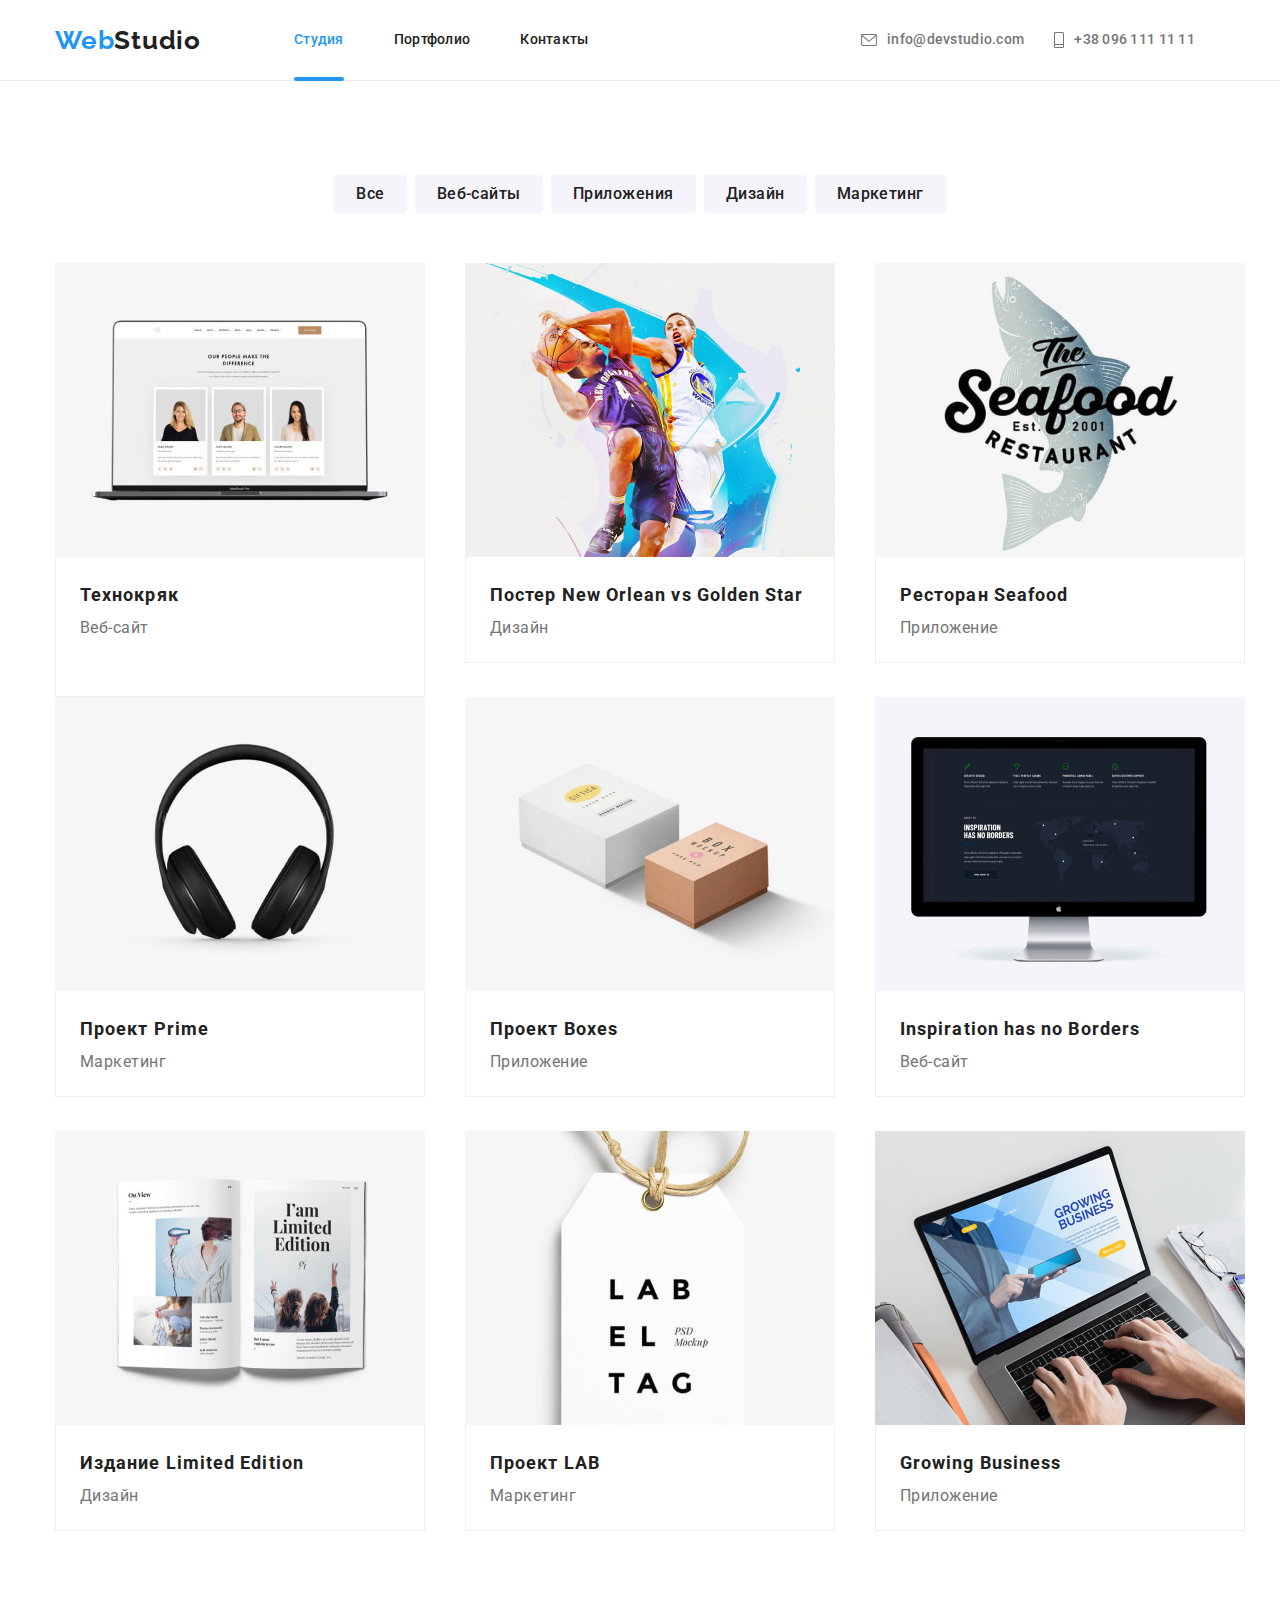
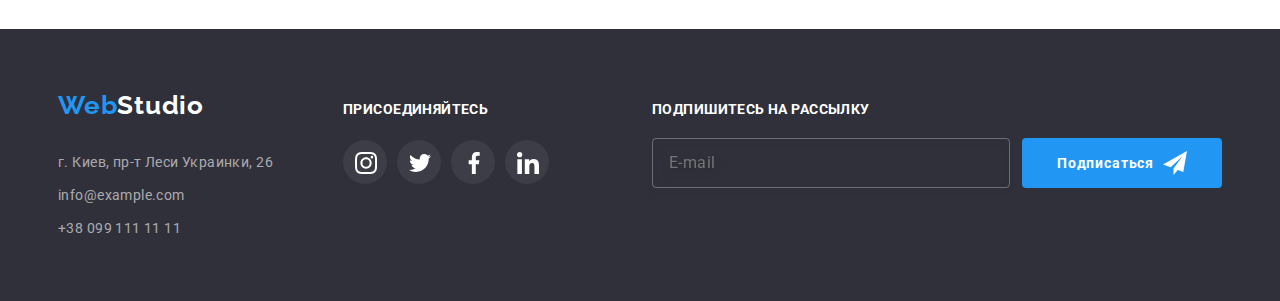
==== commit f8f70764: "add js to portfolio" ====
--- a/portfolio.html
+++ b/portfolio.html
@@ -19,46 +19,101 @@
 </head>
 
 <body >
-   <!--Хедер-->
-  
-   <header class="header">
-<div class="container  header__container"> 
-    <!--Навигация-->
-     <nav class="nav">
-        <a href="./index.html" class="logo">Web<span class="logo logo__black">Studio</span></a>
-        <ul class="nav__list">
-            <li class="nav__item">
-                <a href="./index.html" class="nav__link ">Студия</a>
+<!--Хедер-->
+<header class="header">
+    <div class="container  header__container">
+        <!--Навигация-->
+        <nav class="nav">
+            <a href="./index.html" class="logo">Web<span class="logo logo__black">Studio</span></a>
+            <ul class="nav__list">
+                <li class="nav__item">
+                    <a href="./index.html" class="nav__link nav__link--current">Студия</a>
+                </li>
+                <li class="nav__item">
+                    <a href="./portfolio.html" class="nav__link">Портфолио</a>
+                </li>
+                <li class="nav__item">
+                    <a href="" class="nav__link">Контакты</a>
+                </li>
+            </ul>
+
+        </nav>
+        <!--Контакты-->
+        <ul class="contacts">
+            <li class="contacts__item">
+                <a href="mailto:info@devstudio.com" class="contacts__link">
+                    <svg class="contacts__icon" width="16" height="12">
+                        <use href="./images/icons.svg#mail"></use>
+                    </svg>
+                    info@devstudio.com</a>
             </li>
-            <li class="nav__item">
-                <a href="./portfolio.html" class="nav__link nav__link--current">Портфолио</a>
-            </li>
-            <li class="nav__item">
-                <a href="" class="nav__link">Контакты</a>
+            <li class="contacts__item">
+                <a href="tel:+380961111111" class="contacts__link ">
+                    <svg class="contacts__icon" width="10" height="16">
+                        <use href="./images/icons.svg#phone"></use>
+                    </svg>
+                    +38 096 111 11 11</a>
             </li>
         </ul>
-
-    </nav> 
-        <!--Контакти-->
- <ul class="contacts">
-    <li class="contacts__item">
-    <a href="mailto:info@devstudio.com" class="contacts__link">
-            <svg class="contacts__icon" width="16" height="12">
-                <use href="./images/icons.svg#mail"></use>
+        <button class="menu-button " type="button" data-menu-button aria-expanded="false">
+            <svg width="40" height="40" aria-label="Перемикач мобільного меню">
+                <use class="menu-open" href="./images/icons.svg#icon-burger"></use>
+                <use class="menu-close" href="./images/icons.svg#icon-close"></use>
             </svg>
-        info@devstudio.com</a>
-    </li>
-    <li class="contacts__item">
-        <a href="tel:+380961111111" class="contacts__link ">
-            <svg class="contacts__icon" width="10" height="16">
-                <use href="./images/icons.svg#phone"></use>
-            </svg>
-        +38 096 111 11 11</a>
-    </li>
-</ul> -->
+        </button>
+
+        <!--Мобільне меню-->
+
+        <div class="mobile-overlay" data-menu>
+
+            <div class="mobile-menu">
+                <nav class="mobile-nav">
+                    <ul class="mobile-nav__list">
+                        <li class="mobile-nav__item">
+                            <a href="./index.html" class="mobile-nav__link  ">Студия</a>
+                        </li>
+                        <li class="mobile-nav__item">
+                            <a href="./portfolio.html" class="mobile-nav__link mobile-nav__link--current">Портфолио</a>
+                        </li>
+                        <li class="mobile-nav__item">
+                            <a href="" class="mobile-nav__link ">Контакты</a>
+                        </li>
+                    </ul>
+                </nav>
+                <!--Контакты-->
+                <div class="mobile-menu__contacts">
+                    <ul>
+                        <li class="mobile-menu__item">
+                            <a href="tel:+380961111111" class="mobile-menu__number ">+38 096 111 11 11</a>
+                        </li>
+                        <li class="mobile-menu__item">
+                            <a href="mailto:info@devstudio.com" class="mobile-menu__link ">info@devstudio.com</a>
+                        </li>
+
+                    </ul>
+                </div>
+                <ul class="networks">
+                    <li class="networks__item">
+                        <a href="" class="networks__link " target="_blank" rel="noopener noreferrer">Instagram</a>
+                    </li>
+                    <li class="networks__item">
+                        <a href="" class="networks__link " target="_blank" rel="noopener noreferrer">Twitter</a>
+                    </li>
+                    <li class="networks__item">
+                        <a href="" class="networks__link " target="_blank" rel="noopener noreferrer">Facebook</a>
+                    </li>
+                    <li class="networks__item">
+                        <a href="" class="networks__link " target="_blank" rel="noopener noreferrer">LinkedIn</a>
+                    </li>
+                </ul>
+                </nav>
+            </div>
+
+
+        </div>
 
     </div>
-</header> 
+</header>
     <!--Герой-->
     <main>
 
@@ -397,6 +452,6 @@
 
 </footer>
  
-
+<script src="./js/menu.js"></script>
 </body>
 </html>--- a/css/main.min.css
+++ b/css/main.min.css
@@ -1,2 +1,2 @@
-:root{--main-font: "roboto", sans-serif;--secondary-font: "raleway", sans-serif;--light-txt-cl: #ffffff;--txt-cl: #757575;--title-cl: #212121;--accent-txt-cl: #2196f3;--secondary-light-bg: #ffffff;--team-bg: #f5f4fa;--primary-dark-bg: #2f303a;--accent-bg-cl: #2196f3}.visually-hidden{position:absolute;width:1px;height:1px;margin:-1px;border:0;padding:0;white-space:nowrap;clip-path:inset(100%);clip:rect(0 0 0 0);overflow:hidden}ul{margin:0;padding:0;list-style:none}h1,h2,h3,h4,h5,h6,p,ul,ol{margin-top:0;margin-bottom:0}.list{color:var(--accent-txt-cl);list-style-type:none;text-decoration:none}body{font-family:var(--main-font);font-size:14px;line-height:1.71;letter-spacing:0.03em;color:var(--txt-cl)}img{display:block;max-width:100%;height:auto}textarea{resize:none;border:1px solid rgba(33,33,33,0.2);border-radius:4px}.section{padding:94px 0}.container{width:100%;margin-left:auto;margin-right:auto}@media screen and (min-width: 480px){.container{padding-left:15px;padding-right:15px}}@media screen and (min-width: 480px){.container{width:480px}}@media screen and (min-width: 768px){.container{width:768px}}@media screen and (min-width: 1200px){.container{width:1200px}}.header{background-color:var(--light-txt-cl);border-bottom:1px solid #ECECEC}.header__container{position:relative;display:flex;align-items:center;justify-content:space-between}.nav{display:flex;align-items:center}.logo{text-decoration:none;font-family:Raleway;font-weight:700;line-height:1.19;font-size:26px;letter-spacing:0.03em;color:var(--accent-txt-cl)}.logo__black{color:var(--title-cl)}.nav__link{padding-top:32px;padding-bottom:32px;display:block;position:relative;transition:color 250ms cubic-bezier(0.4, 0, 0.2, 1)}.nav__link:hover,.nav__link:focus{color:var(--accent-txt-cl)}.nav__link{display:flex;font-weight:500;line-height:1.14;letter-spacing:0.02em;color:var(--title-cl);text-decoration:none}.nav__link--current{color:#2196f3}.nav__link--current::after{content:'';bottom:-1px;left:0;display:block;width:100%;background-color:#2196F3;border-radius:2px;height:4px;position:absolute}@media (min-width: 480px){.nav__list{display:none}}@media (min-width: 1200px){.nav__list{display:flex;list-style-type:none;margin-left:93px}}.nav__list .nav__item:not(:last-child){margin-right:50px}@media (min-width: 480px){.contacts{display:none}}@media (min-width: 1200px){.contacts{display:flex;list-style-type:none;margin-left:auto}}.contacts .contacts__item:not(:last-child){margin-right:50px}.contacts__link{display:flex;align-items:center;font-weight:500;line-height:1.14;letter-spacing:0.02em;color:var(--txt-cl);text-decoration:none;fill:var(--txt-cl);transition:color 250ms cubic-bezier(0.4, 0, 0.2, 1),fill 250ms cubic-bezier(0.4, 0, 0.2, 1)}.contacts__link:hover,.contacts__link:focus{color:var(--accent-bg-cl);fill:var(--accent-bg-cl)}.contacts__icon{margin-right:10px;fill:currentColor;transition:fill 250ms cubic-bezier(0.4, 0, 0.2, 1)}.contacts__icon:hover,.contacts__icon:focus{fill:#2196f3}.menu-button{position:relative;z-index:100;padding:0;margin-left:auto;width:40px;height:40px;display:flex;align-items:center;justify-content:center;border:0;background-color:transparent;cursor:pointer}@media screen and (min-width: 768px){.menu-button{display:none}}.mobile-overlay{position:fixed;top:0;left:0;display:block;display:flex;flex-direction:column;transform:translateX(100%);opacity:0;width:100vw;height:100vh;padding:40px;z-index:10;background-color:#ffff;transition:400ms}@media screen and (min-width: 768px){.mobile-overlay{display:none}}.mobile-overlay.is-open{transform:translateX(0);opacity:1}.mobile-nav{margin-bottom:auto}.menu-open{opacity:1}.menu-button.is-open .menu-open{opacity:0}.menu-close{opacity:0}.menu-button.is-open .menu-close{opacity:1}.hero{min-width:480px;min-height:400px;margin-left:auto;margin-right:auto;background-image:linear-gradient(to right, rgba(47,48,58,0.4), rgba(47,48,58,0.4)),url(..//../images/bg_sm.jpg);background-color:var(--primary-dark-bg);background-repeat:no-repeat;background-size:cover;background-position:center;padding-top:119px;padding-bottom:118px}@media screen and (min-device-pixel-ratio: 2), screen and (min-resolution: 192dpi), screen and (min-resolution: 2dppx){.hero{background-image:linear-gradient(to right, rgba(47,48,58,0.4), rgba(47,48,58,0.4)),url(..//../images/bg_sm@2x.jpg)}}@media screen and (min-width: 768px){.hero{background-image:linear-gradient(to right, rgba(47,48,58,0.4), rgba(47,48,58,0.4)),url(..//../images/bg_md.jpg)}}@media screen and (min-device-pixel-ratio: 2), screen and (min-resolution: 192dpi), screen and (min-resolution: 2dppx){.hero{background-image:linear-gradient(to right, rgba(47,48,58,0.4), rgba(47,48,58,0.4)),url(..//../images/bg_md@2x.jpg)}}@media screen and (min-width: 1200px){.hero{background-image:linear-gradient(to right, rgba(47,48,58,0.4), rgba(47,48,58,0.4)),url(..//../images/bg_lg.jpg)}}@media screen and (min-device-pixel-ratio: 2), screen and (min-resolution: 192dpi), screen and (min-resolution: 2dppx){.hero{background-image:linear-gradient(to right, rgba(47,48,58,0.4), rgba(47,48,58,0.4)),url(..//../images/bg_lg@2x.jpg)}}.hero__title{padding:0;margin-bottom:30px;margin-left:auto;margin-right:auto;max-width:250px;font-weight:900;font-size:18px;line-height:1.62;letter-spacing:0.06em;text-transform:uppercase;color:var(--light-txt-cl)}@media screen and (min-width: 480px){.hero__title{font-size:26px;max-width:360px}}@media screen and (min-width: 1200px){.hero__title{font-size:44px;max-width:360px;line-height:1.36;max-width:696px;margin-left:auto;margin-right:auto}}.hero__button{min-width:140px;border-radius:4px;border:1px solid transparent;padding:7px;color:var(--light-txt-cl);background-color:var(--accent-bg-cl);font-weight:700;font-size:12px;line-height:1.87;align-items:center;text-align:center;letter-spacing:0.06em;cursor:pointer;display:block;position:relative;margin:0 auto;transition:background-color 250ms cubic-bezier(0.4, 0, 0.2, 1),color 250ms cubic-bezier(0.4, 0, 0.2, 1)}.hero__button:hover,.hero__button:focus{color:var(--light-txt-cl);background-color:var(--accent-bg-cl)}@media screen and (min-width: 480px){.hero__button{padding:10px 32px;font-size:16px;min-width:200px}}.backdrop{position:fixed;top:0;left:0;width:100%;height:100%;background-color:rgba(0,0,0,0.2);transition:opacity 500ms cubic-bezier(0.4, 0, 0.2, 1),visibility 500ms cubic-bezier(0.4, 0, 0.2, 1),pointer-events 500ms cubic-bezier(0.4, 0, 0.2, 1)}.backdrop.is-hidden{opacity:0;visibility:hidden;pointer-events:none}.backdrop.is-hidden .modal{transform:scaleY(0)}.modal{position:absolute;top:50%;left:50%;transform:scaleY(1);transform:translate(-50%, -50%);width:528px;height:581px;background-color:var(--light-txt-cl);opacity:1;transition:transform 250ms cubic-bezier(0.4, 0, 0.2, 1);box-shadow:0px 1px 3px rgba(0,0,0,0.12),0px 1px 1px rgba(0,0,0,0.14),0px 2px 1px rgba(0,0,0,0.2);border-radius:4px;animation:animate125 3000ms infinite 1000ms}.modal__form{padding:40px}.modal__title{font-weight:700;font-size:20px;line-height:1.15;text-align:center;letter-spacing:0.03em;color:var(--title-cl)}.modal__form-field{position:relative;display:flex;flex-direction:column;margin-top:10px}.modal__form-field textarea::placeholder{font-weight:400;line-height:1.16;letter-spacing:0.01em;color:rgba(117,117,117,0.5)}.modal__form-text{line-height:1.16;letter-spacing:0.01em;color:#757575;margin-bottom:4px}.modal__svg{position:relative}.modal__input{border:1px solid rgba(33,33,33,0.2);box-sizing:border-box;border-radius:4px;width:448px;height:40px;padding-left:42px;transition:border-color 250ms cubic-bezier(0.4, 0, 0.2, 1),fill 250ms cubic-bezier(0.4, 0, 0.2, 1),outline 250ms cubic-bezier(0.4, 0, 0.2, 1)}.modal__input:focus-within{border-color:var(--accent-txt-cl);outline:transparent}.modal__icon{position:absolute;top:50%;left:12px;transform:translateY(-50%);display:inline-block}.modal__input:focus ~ .modal__icon{fill:var(--accent-bg-cl)}.modal__comment{display:flex;flex-direction:column;width:448px;height:120px;margin-top:10px;margin-bottom:20px}.modal__field{padding-top:12px;padding-left:16px;transition:border-color 250ms cubic-bezier(0.4, 0, 0.2, 1),outline 250ms cubic-bezier(0.4, 0, 0.2, 1);width:448px;height:120px}.modal__field:focus-within{border-color:var(--accent-txt-cl);outline:transparent}.modal__wrap-check{display:flex;align-items:center;justify-content:center}.modal__check{font-size:14px;line-height:24px;letter-spacing:0.03em;color:#757575;appearance:none;display:flex;align-items:center}.modal__check:checked+.modal__check-text span{background-image:url(..//images/icons.svg#icon-icon-check);background-color:var(--accent-bg-cl);border:none;background-repeat:no-repeat;background-size:cover;background-origin:border-box}.modal__check-text span{width:16px;height:15px;border:2px solid #212121;border-radius:2px;display:flex;margin-right:10px;align-items:center;justify-content:center}.modal__policy{color:var(--accent-txt-cl);cursor:pointer}.modal__button-wrapper{display:flex;justify-content:center;align-items:center;margin-top:30px}.modal__submit-button{width:200px;height:50px;cursor:pointer;font-weight:700;line-height:1.87;letter-spacing:0.06em;color:var(--light-txt-cl);background-color:var(--accent-bg-cl);border-radius:4px;border:transparent;box-shadow:0px 4px 4px rgba(0,0,0,0.15)}.modal__close-btn{position:absolute;display:flex;cursor:pointer;align-items:center;justify-content:center;border:1px solid rgba(0,0,0,0.1);width:30px;height:30px;border-radius:50%;background-color:var(--light-txt-cl)}.modal>.modal__close-btn{position:absolute;top:8px;right:8px;margin:0}.features{padding-top:60px;padding-bottom:60px}@media screen and (min-width: 1200px){.features{padding-top:94px;padding-bottom:94px}}@media screen and (max-width: 479px){.features{padding-left:15px;padding-right:15px}}.features__list{display:flex;flex-wrap:wrap;list-style:none;justify-content:center;grid-gap:30px}@media screen and (min-width: 480px){.features__item{width:450px}}@media screen and (min-width: 768px){.features__item{width:354px}}@media screen and (min-width: 1200px){.features__item{width:270px}}.features__icon-wrapper{height:120px;display:flex;align-items:center;justify-content:center;margin-bottom:30px;background-color:var(--team-bg)}.features__icon{width:70px;height:70px}.features__title{margin-bottom:10px;color:var(--title-cl);font-weight:700;font-size:14px;line-height:1.14;text-transform:uppercase;text-align:center}@media screen and (min-width: 768px){.features__title{text-align:left}}.features__txt{line-height:1.71;letter-spacing:0.03em;color:var(--txt-cl)}.section__title{margin-bottom:50px;font-weight:700;font-size:36px;line-height:1.16;text-align:center;letter-spacing:0.03em;color:var(--title-cl)}.section--padding-reset{padding-top:0;display:none}@media screen and (min-width: 1200px){.section--padding-reset{display:block}}.activity__list{display:flex;list-style-type:none}.activity__item{position:relative}.activity__item+.activity__item{margin-left:30px}.activity__text{display:flex;justify-content:center;align-items:center;width:100%;position:absolute;bottom:0;left:0;height:70px;font-weight:bold;font-size:14px;line-height:1.14;text-transform:uppercase;color:var(--light-txt-cl);background-color:rgba(47,48,58,0.8)}.section-other-background{padding-top:60px;padding-bottom:60px;background-color:var(--team-bg)}@media screen and (min-width: 1200px){.section-other-background{padding-top:94px;padding-bottom:94px}}.section__title{margin-bottom:30px;font-weight:700;font-size:28px;line-height:1.17;text-align:center}@media screen and (min-width: 1200px){.section__title{margin-bottom:50px;font-size:36px}}.team__list{display:flex;flex-wrap:wrap;justify-content:center;align-items:center;grid-gap:30px}.team__item{box-shadow:0px 1px 3px rgba(0,0,0,0.12),0px 1px 1px rgba(0,0,0,0.14),0px 2px 1px rgba(0,0,0,0.2);background-color:var(--secondary-light-bg)}@media screen and (max-width: 479px){.team__item{width:270px}}@media screen and (min-width: 480px){.team__item{width:450px}}@media screen and (min-width: 768px){.team__item{width:354px}}@media screen and (min-width: 1200px){.team__item{width:270px}}.team__card{padding:30px 0}.team__title{margin-bottom:10px;font-weight:500;font-size:16px;line-height:1.18;text-align:center;letter-spacing:0.03em;color:var(--title-cl)}.team__text{font-size:16px;line-height:1.18;text-align:center;letter-spacing:0.03em;color:var(--txt-cl);margin-bottom:16px}.socials{display:flex;justify-content:center}.socials__item{display:flex;align-self:center}.socials__item:not(:last-child){margin-right:10px}.socials__link{display:flex;justify-content:center;align-items:center;width:44px;height:44px;background-color:transparent;border-radius:50%;background-position:center;background-size:20px;color:currentColor;transition:fill 250ms cubic-bezier(0.4, 0, 0.2, 1),background-color 250ms cubic-bezier(0.4, 0, 0.2, 1)}.socials__link:hover,.socials__link:focus{background-color:var(--accent-txt-cl)}.socials__link:focus{background-color:var(--accent-txt-cl)}.socials__icon{width:22px;height:22px;fill:#AFB1B8;transition:fill 250ms cubic-bezier(0.4, 0, 0.2, 1)}.socials__link:hover .socials__icon,.socials__link:focus .socials__icon{fill:var(--light-txt-cl)}.clients{padding-top:60px;padding-bottom:60px}@media screen and (min-width: 1200px){.clients{padding-top:94px;padding-bottom:94px}}.clients__list{display:flex;flex-wrap:wrap;list-style:none;justify-content:space-between;align-items:center;grid-gap:30px}.clients-item{transition:250ms cubic-bezier(0.4, 0, 0.2, 1)}.clients__link{display:flex;align-items:center;justify-content:center;display:flex;align-items:center;justify-content:center;border:1px solid #afb1b8;color:#afb1b8;background-color:var(--light-txt-cl);border-radius:4px;transition:color 250ms cubic-bezier(0.4, 0, 0.2, 1),border-color 250ms cubic-bezier(0.4, 0, 0.2, 1);padding:16px 32px}.clients__link:hover,.clients__link:focus{color:var(--accent-color);border-color:var(--accent-color)}@media screen and (min-width: 480px){.clients__link{width:210px}}@media screen and (min-width: 768px){.clients__link{width:226px}}@media screen and (min-width: 1200px){.clients__link{width:170px}}.clients__icon{fill:currentColor;width:106px;height:60px}.footer{background-color:var(--primary-dark-bg);text-align:center;padding:60px 0px}.footer__flex{display:block;margin:0;padding:0px;list-style:none}@media (min-width: 768px){.footer__flex{display:flex;justify-content:center;flex-wrap:wrap;gap:30px 165px}}@media (min-width: 1200px){.footer__flex{display:flex;align-items:baseline;justify-content:center;text-align:left;gap:70px}}.logo__white{color:var(--light-txt-cl)}.address{padding-top:20px}.address__details{margin-top:9px}.address__item--white{color:#fff;text-decoration:none}.address__item{font-style:normal;font-size:14px;line-height:1.71;letter-spacing:0.03em;color:rgba(255,255,255,0.6);text-decoration:none;transition:color 250ms cubic-bezier(0.4, 0, 0.2, 1)}.join__flex{display:block;margin-top:60px;text-align:center}@media (min-width: 768px){.join__flex{margin-top:0px}}.join__title{padding:20px 0px 10px 0px;margin-bottom:20px;font-weight:700;font-size:14px;line-height:1.14px;text-transform:uppercase;color:var(--light-txt-cl)}@media (min-width: 768px){.join__title{padding-bottom:10px}}@media (min-width: 1200px){.join__title{text-align:left}}.join__list{display:flex;justify-content:space-between;justify-content:center;padding:0;margin-top:0;list-style:none}.join__item{width:44px;height:44px;margin-right:10px}.join__link{display:flex;width:44px;height:44px;border-radius:50%;color:var(--light-txt-cl);background-color:#ffffff10;transition:background-color 250ms cubic-bezier(0.4, 0, 0.2, 1),color 250ms cubic-bezier(0.4, 0, 0.2, 1)}.join__link:hover,.join__link:focus{color:var(--light-txt-cl);background-color:var(--accent-txt-cl)}.join__icon{margin:12px 0px 0px 12px;fill:var(--light-txt-cl)}.subscribe-form{margin-top:60px}@media (min-width: 768px){.subscribe-form{margin-top:0px;padding:0}}@media (min-width: 1200px){.subscribe-form{margin-left:23px}}.subscribe-form__title{font-weight:700;font-size:14px;line-height:1.14;letter-spacing:0.03em;text-transform:uppercase;color:var(--light-txt-cl);padding-bottom:20px}@media (min-width: 1200px){.subscribe-form__wrapper{margin-top:0;display:flex;align-items:center;justify-content:center}}.subscribe-form__label{margin-right:12px}.subscribe-form__input{width:450px;height:50px;border:1px solid rgba(255,255,255,0.3);filter:drop-shadow(0px 4px 4px rgba(0,0,0,0.15));border-radius:4px;background-color:transparent;cursor:pointer;outline:none;padding-left:16px;font-size:16px;line-height:1.25;letter-spacing:0.03em;color:rgba(255,255,255,0.6)}@media (min-width: 1200px){.subscribe-form__input{width:358px}}.subscribe{display:flex;justify-content:center;align-items:center}.subscribe__button{cursor:pointer;font-weight:700;line-height:1.87;letter-spacing:0.06em;color:var(--light-txt-cl);background-color:var(--accent-bg-cl);border-radius:4px;border:transparent;display:flex;justify-content:center;align-items:center;min-width:200px;min-height:50px;margin-top:20px}@media (min-width: 1200px){.subscribe__button{margin-top:0}}.subscribe__icon{fill:var(--light-txt-cl);margin-left:9px}.button-list{display:flex;flex-wrap:wrap;justify-content:flex-start;margin-bottom:40px;grid-gap:8px;grid-row-gap:15px}@media (min-width: 768px){.button-list{justify-content:center;margin-bottom:30px}}@media (min-width: 1200px){.button-list{margin-bottom:50px}}.button-list__style{cursor:pointer;padding:6px 22px;font-weight:500;line-height:1.62;font-size:16px;text-align:center;letter-spacing:0.03em;color:var(--title-cl);background-color:var(--team-bg);border:transparent;border-radius:4px;transition:color 250ms cubic-bezier(0.4, 0, 0.2, 1),background-color 250ms cubic-bezier(0.4, 0, 0.2, 1),box-shadow 250ms cubic-bezier(0.4, 0, 0.2, 1)}.button-list__style:hover,.button-list__style:focus{background-color:var(--accent-bg-cl);color:var(--light-txt-cl);box-shadow:0px 3px 1px rgba(0,0,0,0.1),0px 1px 2px rgba(0,0,0,0.08),0px 2px 2px rgba(0,0,0,0.12)}.cards{padding-top:60px;padding-bottom:60px}@media screen and (min-width: 1200px){.cards{padding-top:94px;padding-bottom:94px}}@media screen and (max-width: 479px){.cards{padding-left:15px;padding-right:15px}}@media screen and (min-width: 768px){.cards__list{display:flex;flex-wrap:wrap;list-style-type:none;margin-top:-30px;margin-right:-30px}.cards__list:hover{transform:translateY(0)}}@media screen and (min-width: 768px) and (min-width: 1200px){.cards__list .cards__content:nth-child(3n){margin-right:0}}@media screen and (min-width: 768px){.cards__content{display:flex;flex-wrap:wrap;width:calc((100% - 1 * 30px) / 2);margin-top:30px;margin-right:30px;width:354px;height:440px}}@media screen and (min-width: 1200px){.cards__content{flex-basis:calc((100% - 2 * 30px) / 3);width:450px;height:404px}}@media screen and (max-width: 767px){.cards__content:not(last-child){margin-bottom:30px}}.cards__title{font-size:18px;font-weight:700;line-height:2;letter-spacing:0.06em;color:var(--title-cl)}.cards__info{font-size:16px;line-height:1.85;letter-spacing:0.03em;color:var(--txt-cl)}.cards{display:flex;flex-wrap:wrap;list-style-type:none}.cards:hover{transform:translateY(0)}@media screen and (min-width: 480px){.cards__descr{padding:20px 24px;border:1px solid #EEEEEE;border-top:transparent}}@media screen and (min-width: 768px){.cards__descr{padding-top:20px;padding-right:24px;padding-bottom:20px;padding-left:24px}}@media screen and (min-width: 1200px){.cards__descr{padding:20px 24px}}@media screen and (min-width: 768px){.cards__poster{padding-bottom:54px}}.cards__link{text-decoration:none;color:currentColor;transition:250ms cubic-bezier(0.4, 0, 0.2, 1)}.cards__design{display:block;transition:box-shadow 250ms cubic-bezier(0.4, 0, 0.2, 1)}.cards__design:hover,.cards__design:focus{box-shadow:0px 1px 1px rgba(0,0,0,0.12),0px 4px 4px rgba(0,0,0,0.06),1px 4px 6px rgba(0,0,0,0.16)}.cards__overlay{position:relative;overflow:hidden}.cards__text{position:absolute;width:100%;height:100%;top:0;left:0;padding:63px 24px;font-size:18px;line-height:1.56;color:var(--light-txt-cl);background:rgba(33,150,243,0.9);transform:translateY(101%);transition:transform 250ms cubic-bezier(0.4, 0, 0.2, 1)}.cards__design:hover .cards__text{transform:translate(0);transition-duration:250ms}.cards__design:focus .cards__text{transform:translate(0);transition-duration:250ms}.cards__text .cards__link{display:flex}.cards__link:hover .cards__text,.cards__link:focus .cards__text{transform:translateY(0)}
+:root{--main-font: "roboto", sans-serif;--secondary-font: "raleway", sans-serif;--light-txt-cl: #ffffff;--txt-cl: #757575;--title-cl: #212121;--accent-txt-cl: #2196f3;--secondary-light-bg: #ffffff;--team-bg: #f5f4fa;--primary-dark-bg: #2f303a;--accent-bg-cl: #2196f3}.visually-hidden{position:absolute;width:1px;height:1px;margin:-1px;border:0;padding:0;white-space:nowrap;clip-path:inset(100%);clip:rect(0 0 0 0);overflow:hidden}ul{margin:0;padding:0;list-style:none}h1,h2,h3,h4,h5,h6,p,ul,ol{margin-top:0;margin-bottom:0}.list{color:var(--accent-txt-cl);list-style-type:none;text-decoration:none}body{font-family:var(--main-font);font-size:14px;line-height:1.71;letter-spacing:0.03em;color:var(--txt-cl)}img{display:block;max-width:100%;height:auto}textarea{resize:none;border:1px solid rgba(33,33,33,0.2);border-radius:4px}.section{padding:94px 0}.container{width:100%;margin-left:auto;margin-right:auto}@media screen and (min-width: 480px){.container{padding-left:15px;padding-right:15px}}@media screen and (min-width: 480px){.container{width:480px}}@media screen and (min-width: 768px){.container{width:768px}}@media screen and (min-width: 1200px){.container{width:1200px}}.header{background-color:var(--light-txt-cl);border-bottom:1px solid #ECECEC}.header__container{display:flex;align-items:center;justify-content:space-between;padding-left:15px;padding-right:15px}@media screen and (max-width: 767px){.header__container{max-width:767px}}.nav{display:flex;align-items:center}.logo{text-decoration:none;font-family:Raleway;font-weight:700;line-height:1.19;font-size:26px;letter-spacing:0.03em;color:var(--accent-txt-cl)}.logo__black{color:var(--title-cl)}.nav__link{padding-top:32px;padding-bottom:32px;display:block;position:relative;transition:color 250ms cubic-bezier(0.4, 0, 0.2, 1)}.nav__link:hover,.nav__link:focus{color:var(--accent-txt-cl)}.nav__link{display:flex;font-weight:500;line-height:1.14;letter-spacing:0.02em;color:var(--title-cl);text-decoration:none}.nav__link--current{color:#2196f3}.nav__link--current::after{content:'';bottom:-1px;left:0;display:block;width:100%;background-color:#2196F3;border-radius:2px;height:4px;position:absolute}.nav__list{display:none}@media (min-width: 768px){.nav__list{display:flex;margin-left:88px}.nav__list .nav__item:not(:last-child){margin-right:50px}}@media (min-width: 1200px){.nav__list{display:flex;list-style-type:none;margin-left:93px}}.contacts{display:none}@media (min-width: 768px){.contacts{display:block}}@media (min-width: 1200px){.contacts{display:flex;list-style-type:none;margin-left:auto}}.contacts__link{display:flex;align-items:center;font-weight:500;line-height:1.14;letter-spacing:0.02em;color:var(--txt-cl);text-decoration:none;fill:var(--txt-cl);transition:color 250ms cubic-bezier(0.4, 0, 0.2, 1),fill 250ms cubic-bezier(0.4, 0, 0.2, 1)}.contacts__link:hover,.contacts__link:focus{color:var(--accent-bg-cl);fill:var(--accent-bg-cl)}@media (min-width: 1200px){.contacts__link{margin-right:30px}}.contacts__icon{margin-right:10px;fill:currentColor;transition:fill 250ms cubic-bezier(0.4, 0, 0.2, 1)}.contacts__icon:hover,.contacts__icon:focus{fill:#2196f3}.menu-button{position:relative;z-index:100;padding:0;margin-left:auto;width:40px;height:40px;display:flex;align-items:center;justify-content:center;border:0;background-color:transparent;cursor:pointer}@media screen and (min-width: 768px){.menu-button{display:none}}.mobile-overlay{position:fixed;top:0;left:0;display:block;display:flex;flex-direction:column;transform:translateX(100%);opacity:0;width:100vw;height:100vh;padding:40px;z-index:10;background-color:#ffff;transition:400ms}@media screen and (min-width: 768px){.mobile-overlay{display:none}}.mobile-overlay.is-open{transform:translateX(0);opacity:1}.menu-open{opacity:1}.menu-button.is-open .menu-open{opacity:0}.menu-close{opacity:0}.menu-button.is-open .menu-close{opacity:1}.mobile-menu{text-decoration:none}.mobile-nav{margin-bottom:306px}.mobile-nav__item:not(:last-child){margin-bottom:32px}.mobile-nav__link{font-family:Roboto;font-weight:500;font-size:40px;line-height:1.18;letter-spacing:0.02em;text-decoration:none;color:var(--title-cl)}.mobile-nav__link:focus,.mobile-nav__link:hover{color:var(--accent-txt-cl)}.mobile-nav__link--current{color:var(--accent-txt-cl)}.mobile-menu__link{text-decoration:none;font-family:Roboto;font-style:normal;font-weight:500;font-size:24px;line-height:1.17;letter-spacing:0.02em;color:#757575}.mobile-menu__item:not(:last-child){margin-bottom:32px}.mobile-menu__number{font-family:'Roboto';font-style:normal;font-weight:500;font-size:34px;line-height:1.17;letter-spacing:0.02em;text-decoration:none;color:#2196F3;margin-bottom:32px}.networks{display:flex;flex-direction:row;padding-top:64px;column-rule:#2196F3}.networks__item{border-left:1px solid rgba(33,33,33,0.2);padding-left:10px;padding-right:10px}.networks__item:first-child{border:none;padding-left:0}.networks__link{list-style-type:none;text-decoration:none}.networks__link{font-family:'Roboto';font-style:normal;font-weight:500;font-size:18px;line-height:1.2;letter-spacing:0.02em;color:#2196F3}.hero{min-width:480px;min-height:400px;margin-left:auto;margin-right:auto;background-image:linear-gradient(to right, rgba(47,48,58,0.4), rgba(47,48,58,0.4)),url(..//../images/bg_sm.jpg);background-color:var(--primary-dark-bg);background-repeat:no-repeat;background-size:cover;background-position:center;padding-top:119px;padding-bottom:118px}@media screen and (min-device-pixel-ratio: 2), screen and (min-resolution: 192dpi), screen and (min-resolution: 2dppx){.hero{background-image:linear-gradient(to right, rgba(47,48,58,0.4), rgba(47,48,58,0.4)),url(..//../images/bg_sm@2x.jpg)}}@media screen and (min-width: 768px){.hero{background-image:linear-gradient(to right, rgba(47,48,58,0.4), rgba(47,48,58,0.4)),url(..//../images/bg_md.jpg)}}@media screen and (min-device-pixel-ratio: 2), screen and (min-resolution: 192dpi), screen and (min-resolution: 2dppx){.hero{background-image:linear-gradient(to right, rgba(47,48,58,0.4), rgba(47,48,58,0.4)),url(..//../images/bg_md@2x.jpg)}}@media screen and (min-width: 1200px){.hero{background-image:linear-gradient(to right, rgba(47,48,58,0.4), rgba(47,48,58,0.4)),url(..//../images/bg_lg.jpg)}}@media screen and (min-device-pixel-ratio: 2), screen and (min-resolution: 192dpi), screen and (min-resolution: 2dppx){.hero{background-image:linear-gradient(to right, rgba(47,48,58,0.4), rgba(47,48,58,0.4)),url(..//../images/bg_lg@2x.jpg)}}.hero__title{padding:0;margin-bottom:30px;margin-left:auto;margin-right:auto;max-width:250px;font-weight:900;font-size:18px;line-height:1.62;letter-spacing:0.06em;text-transform:uppercase;color:var(--light-txt-cl)}@media screen and (min-width: 480px){.hero__title{font-size:26px;max-width:360px}}@media screen and (min-width: 1200px){.hero__title{font-size:44px;max-width:360px;line-height:1.36;max-width:696px;margin-left:auto;margin-right:auto}}.hero__button{min-width:140px;border-radius:4px;border:1px solid transparent;padding:7px;color:var(--light-txt-cl);background-color:var(--accent-bg-cl);font-weight:700;font-size:12px;line-height:1.87;align-items:center;text-align:center;letter-spacing:0.06em;cursor:pointer;display:block;position:relative;margin:0 auto;transition:background-color 250ms cubic-bezier(0.4, 0, 0.2, 1),color 250ms cubic-bezier(0.4, 0, 0.2, 1)}.hero__button:hover,.hero__button:focus{color:var(--light-txt-cl);background-color:var(--accent-bg-cl)}@media screen and (min-width: 480px){.hero__button{padding:10px 32px;font-size:16px;min-width:200px}}.backdrop{position:fixed;top:0;left:0;width:100%;height:100%;background-color:rgba(0,0,0,0.2);transition:opacity 500ms cubic-bezier(0.4, 0, 0.2, 1),visibility 500ms cubic-bezier(0.4, 0, 0.2, 1),pointer-events 500ms cubic-bezier(0.4, 0, 0.2, 1);overflow-y:scroll}.backdrop.is-hidden{opacity:0;visibility:hidden;pointer-events:none}.backdrop.is-hidden .modal{transform:scaleY(0)}.modal{position:absolute;top:50%;left:50%;transform:scaleY(1);transform:translate(-50%, -50%);width:528px;height:581px;background-color:var(--light-txt-cl);opacity:1;transition:transform 250ms cubic-bezier(0.4, 0, 0.2, 1);box-shadow:0px 1px 3px rgba(0,0,0,0.12),0px 1px 1px rgba(0,0,0,0.14),0px 2px 1px rgba(0,0,0,0.2);border-radius:4px;animation:animate125 3000ms infinite 1000ms}@media (max-width: 768px){.modal{max-width:450px}}.modal__input{border:1px solid rgba(33,33,33,0.2);box-sizing:border-box;border-radius:4px;width:448px;height:40px;padding-left:42px;transition:border-color 250ms cubic-bezier(0.4, 0, 0.2, 1),fill 250ms cubic-bezier(0.4, 0, 0.2, 1),outline 250ms cubic-bezier(0.4, 0, 0.2, 1)}.modal__input:focus-within{border-color:var(--accent-txt-cl);outline:transparent}@media (max-width: 768px){.modal__input{max-width:370px}}.modal__form{padding:40px}.modal__title{font-weight:700;font-size:20px;line-height:1.15;text-align:center;letter-spacing:0.03em;color:var(--title-cl)}.modal__form-field{position:relative;display:flex;flex-direction:column;margin-top:10px}.modal__form-field textarea::placeholder{font-weight:400;line-height:1.16;letter-spacing:0.01em;color:rgba(117,117,117,0.5)}.modal__form-text{line-height:1.16;letter-spacing:0.01em;color:#757575;margin-bottom:4px}.modal__svg{position:relative}.modal__icon{position:absolute;top:50%;left:12px;transform:translateY(-50%);display:inline-block}.modal__input:focus ~ .modal__icon{fill:var(--accent-bg-cl)}.modal__comment{display:flex;flex-direction:column;height:120px;margin-top:10px;margin-bottom:20px}.modal__field{padding-top:12px;padding-left:16px;transition:border-color 250ms cubic-bezier(0.4, 0, 0.2, 1),outline 250ms cubic-bezier(0.4, 0, 0.2, 1);width:448px;height:120px}.modal__field:focus-within{border-color:var(--accent-txt-cl);outline:transparent}@media (max-width: 768px){.modal__field{max-width:370px}}.modal__wrap-check{display:flex;align-items:center;justify-content:center}.modal__check{font-size:14px;line-height:1.7;letter-spacing:0.03em;color:#757575;appearance:none;display:flex;align-items:center}.modal__check:checked+.modal__check-text span{background-image:url(..//images/icons.svg#icon-icon-check);background-color:var(--accent-bg-cl);border:none;background-repeat:no-repeat;background-size:cover;background-origin:border-box}@media (max-width: 768px){.modal__check{font-weight:400;font-size:12px;line-height:1.16}}.modal__check-text span{width:16px;height:15px;border:2px solid #212121;border-radius:2px;display:flex;margin-right:10px;align-items:center;justify-content:center}.modal__policy{color:var(--accent-txt-cl);cursor:pointer;padding-left:4px}.modal__button-wrapper{display:flex;justify-content:center;align-items:center;margin-top:30px}.modal__submit-button{width:200px;height:50px;cursor:pointer;font-weight:700;line-height:1.87;letter-spacing:0.06em;color:var(--light-txt-cl);background-color:var(--accent-bg-cl);border-radius:4px;border:transparent;box-shadow:0px 4px 4px rgba(0,0,0,0.15)}.modal__close-btn{position:absolute;display:flex;cursor:pointer;align-items:center;justify-content:center;border:1px solid rgba(0,0,0,0.1);width:30px;height:30px;border-radius:50%;background-color:var(--light-txt-cl)}.modal>.modal__close-btn{position:absolute;top:8px;right:8px;margin:0}.features{padding-top:60px;padding-bottom:60px}@media screen and (min-width: 1200px){.features{padding-top:94px;padding-bottom:94px}}@media screen and (max-width: 479px){.features{padding-left:15px;padding-right:15px}}.features__list{display:flex;flex-wrap:wrap;list-style:none;justify-content:center;grid-gap:30px}@media screen and (min-width: 480px){.features__item{width:450px}}@media screen and (min-width: 768px){.features__item{width:354px}}@media screen and (min-width: 1200px){.features__item{width:270px}}.features__icon-wrapper{height:120px;display:flex;align-items:center;justify-content:center;margin-bottom:30px;background-color:var(--team-bg)}.features__icon{width:70px;height:70px}.features__title{margin-bottom:10px;color:var(--title-cl);font-weight:700;font-size:14px;line-height:1.14;text-transform:uppercase;text-align:center}@media screen and (min-width: 768px){.features__title{text-align:left}}.features__txt{line-height:1.71;letter-spacing:0.03em;color:var(--txt-cl)}.section__title{margin-bottom:50px;font-weight:700;font-size:36px;line-height:1.16;text-align:center;letter-spacing:0.03em;color:var(--title-cl)}.section--padding-reset{padding-top:0;display:none}@media screen and (min-width: 1200px){.section--padding-reset{display:block}}.activity__list{display:flex;list-style-type:none}.activity__item{position:relative}.activity__item+.activity__item{margin-left:30px}.activity__text{display:flex;justify-content:center;align-items:center;width:100%;position:absolute;bottom:0;left:0;height:70px;font-weight:bold;font-size:14px;line-height:1.14;text-transform:uppercase;color:var(--light-txt-cl);background-color:rgba(47,48,58,0.8)}.section-other-background{padding-top:60px;padding-bottom:60px;background-color:var(--team-bg)}@media screen and (min-width: 1200px){.section-other-background{padding-top:94px;padding-bottom:94px}}.section__title{margin-bottom:30px;font-weight:700;font-size:28px;line-height:1.17;text-align:center}@media screen and (min-width: 1200px){.section__title{margin-bottom:50px;font-size:36px}}.team__list{display:flex;flex-wrap:wrap;justify-content:center;align-items:center;grid-gap:30px}.team__item{box-shadow:0px 1px 3px rgba(0,0,0,0.12),0px 1px 1px rgba(0,0,0,0.14),0px 2px 1px rgba(0,0,0,0.2);background-color:var(--secondary-light-bg)}@media screen and (max-width: 479px){.team__item{width:270px}}@media screen and (min-width: 480px){.team__item{width:450px}}@media screen and (min-width: 768px){.team__item{width:354px}}@media screen and (min-width: 1200px){.team__item{width:270px}}.team__card{padding:30px 0}.team__title{margin-bottom:10px;font-weight:500;font-size:16px;line-height:1.18;text-align:center;letter-spacing:0.03em;color:var(--title-cl)}.team__text{font-size:16px;line-height:1.18;text-align:center;letter-spacing:0.03em;color:var(--txt-cl);margin-bottom:16px}.socials{display:flex;justify-content:center}.socials__item{display:flex;align-self:center}.socials__item:not(:last-child){margin-right:10px}.socials__link{display:flex;justify-content:center;align-items:center;width:44px;height:44px;background-color:transparent;border-radius:50%;background-position:center;background-size:20px;color:currentColor;transition:fill 250ms cubic-bezier(0.4, 0, 0.2, 1),background-color 250ms cubic-bezier(0.4, 0, 0.2, 1)}.socials__link:hover,.socials__link:focus{background-color:var(--accent-txt-cl)}.socials__link:focus{background-color:var(--accent-txt-cl)}.socials__icon{width:22px;height:22px;fill:#AFB1B8;transition:fill 250ms cubic-bezier(0.4, 0, 0.2, 1)}.socials__link:hover .socials__icon,.socials__link:focus .socials__icon{fill:var(--light-txt-cl)}.clients{padding-top:60px;padding-bottom:60px}@media screen and (min-width: 1200px){.clients{padding-top:94px;padding-bottom:94px}}.clients__list{display:flex;flex-wrap:wrap;list-style:none;justify-content:space-between;align-items:center;grid-gap:30px}.clients-item{transition:250ms cubic-bezier(0.4, 0, 0.2, 1)}.clients__link{display:flex;align-items:center;justify-content:center;display:flex;align-items:center;justify-content:center;border:1px solid #afb1b8;color:#afb1b8;background-color:var(--light-txt-cl);border-radius:4px;transition:color 250ms cubic-bezier(0.4, 0, 0.2, 1),border-color 250ms cubic-bezier(0.4, 0, 0.2, 1);padding:16px 32px}.clients__link:hover,.clients__link:focus{color:var(--accent-color);border-color:var(--accent-color)}@media screen and (min-width: 480px){.clients__link{width:210px}}@media screen and (min-width: 768px){.clients__link{width:226px}}@media screen and (min-width: 1200px){.clients__link{width:170px}}.clients__icon{fill:currentColor;width:106px;height:60px}.footer{background-color:var(--primary-dark-bg);text-align:center;padding:60px 0px}.footer__flex{display:block;margin:0;padding:0px;list-style:none}@media (min-width: 768px){.footer__flex{display:flex;justify-content:center;flex-wrap:wrap;gap:30px 165px}}@media (min-width: 1200px){.footer__flex{display:flex;align-items:baseline;justify-content:center;text-align:left;gap:70px}}.logo__white{color:var(--light-txt-cl)}.address{padding-top:20px}.address__details{margin-top:9px}.address__item--white{color:#fff;text-decoration:none}.address__item{font-style:normal;font-size:14px;line-height:1.71;letter-spacing:0.03em;color:rgba(255,255,255,0.6);text-decoration:none;transition:color 250ms cubic-bezier(0.4, 0, 0.2, 1)}.join__flex{display:block;margin-top:60px;text-align:center}@media (min-width: 768px){.join__flex{margin-top:0px}}.join__title{padding:20px 0px 10px 0px;margin-bottom:20px;font-weight:700;font-size:14px;line-height:1.14px;text-transform:uppercase;color:var(--light-txt-cl)}@media (min-width: 768px){.join__title{padding-bottom:10px}}@media (min-width: 1200px){.join__title{text-align:left}}.join__list{display:flex;justify-content:space-between;justify-content:center;padding:0;margin-top:0;list-style:none}.join__item{width:44px;height:44px;margin-right:10px}.join__link{display:flex;width:44px;height:44px;border-radius:50%;color:var(--light-txt-cl);background-color:#ffffff10;transition:background-color 250ms cubic-bezier(0.4, 0, 0.2, 1),color 250ms cubic-bezier(0.4, 0, 0.2, 1)}.join__link:hover,.join__link:focus{color:var(--light-txt-cl);background-color:var(--accent-txt-cl)}.join__icon{margin:12px 0px 0px 12px;fill:var(--light-txt-cl)}.subscribe-form{margin-top:60px}@media (min-width: 768px){.subscribe-form{margin-top:0px;padding:0}}@media (min-width: 1200px){.subscribe-form{margin-left:23px}}.subscribe-form__title{font-weight:700;font-size:14px;line-height:1.14;letter-spacing:0.03em;text-transform:uppercase;color:var(--light-txt-cl);padding-bottom:20px}@media (min-width: 1200px){.subscribe-form__wrapper{margin-top:0;display:flex;align-items:center;justify-content:center}}.subscribe-form__label{margin-right:12px}.subscribe-form__input{width:450px;height:50px;border:1px solid rgba(255,255,255,0.3);filter:drop-shadow(0px 4px 4px rgba(0,0,0,0.15));border-radius:4px;background-color:transparent;cursor:pointer;outline:none;padding-left:16px;font-size:16px;line-height:1.25;letter-spacing:0.03em;color:rgba(255,255,255,0.6)}@media (min-width: 1200px){.subscribe-form__input{width:358px}}.subscribe{display:flex;justify-content:center;align-items:center}.subscribe__button{cursor:pointer;font-weight:700;line-height:1.87;letter-spacing:0.06em;color:var(--light-txt-cl);background-color:var(--accent-bg-cl);border-radius:4px;border:transparent;display:flex;justify-content:center;align-items:center;min-width:200px;min-height:50px;margin-top:20px}@media (min-width: 1200px){.subscribe__button{margin-top:0}}.subscribe__icon{fill:var(--light-txt-cl);margin-left:9px}.button-list{display:flex;flex-wrap:wrap;justify-content:flex-start;margin-bottom:40px;grid-gap:8px;grid-row-gap:15px}@media (min-width: 768px){.button-list{justify-content:center;margin-bottom:30px}}@media (min-width: 1200px){.button-list{margin-bottom:50px}}.button-list__style{cursor:pointer;padding:6px 22px;font-weight:500;line-height:1.62;font-size:16px;text-align:center;letter-spacing:0.03em;color:var(--title-cl);background-color:var(--team-bg);border:transparent;border-radius:4px;transition:color 250ms cubic-bezier(0.4, 0, 0.2, 1),background-color 250ms cubic-bezier(0.4, 0, 0.2, 1),box-shadow 250ms cubic-bezier(0.4, 0, 0.2, 1)}.button-list__style:hover,.button-list__style:focus{background-color:var(--accent-bg-cl);color:var(--light-txt-cl);box-shadow:0px 3px 1px rgba(0,0,0,0.1),0px 1px 2px rgba(0,0,0,0.08),0px 2px 2px rgba(0,0,0,0.12)}.cards{padding-top:60px;padding-bottom:60px}@media screen and (min-width: 1200px){.cards{padding-top:94px;padding-bottom:94px}}@media screen and (max-width: 479px){.cards{padding-left:15px;padding-right:15px}}@media screen and (min-width: 768px){.cards__list{display:flex;flex-wrap:wrap;list-style-type:none;margin-top:-30px;margin-right:-30px}.cards__list:hover{transform:translateY(0)}}@media screen and (min-width: 768px) and (min-width: 1200px){.cards__list .cards__content:nth-child(3n){margin-right:0}}@media screen and (min-width: 768px){.cards__content{display:flex;flex-wrap:wrap;width:calc((100% - 1 * 30px) / 2);margin-top:30px;margin-right:30px;width:354px;height:440px}}@media screen and (min-width: 1200px){.cards__content{flex-basis:calc((100% - 2 * 30px) / 3);width:450px;height:404px}}@media screen and (max-width: 767px){.cards__content:not(last-child){margin-bottom:30px}}.cards__title{font-size:18px;font-weight:700;line-height:2;letter-spacing:0.06em;color:var(--title-cl)}.cards__info{font-size:16px;line-height:1.85;letter-spacing:0.03em;color:var(--txt-cl)}.cards{display:flex;flex-wrap:wrap;list-style-type:none}.cards:hover{transform:translateY(0)}@media screen and (min-width: 480px){.cards__descr{padding:20px 24px;border:1px solid #EEEEEE;border-top:transparent}}@media screen and (min-width: 768px){.cards__descr{padding-top:20px;padding-right:24px;padding-bottom:20px;padding-left:24px}}@media screen and (min-width: 1200px){.cards__descr{padding:20px 24px}}@media screen and (min-width: 768px){.cards__poster{padding-bottom:54px}}.cards__link{text-decoration:none;color:currentColor;transition:250ms cubic-bezier(0.4, 0, 0.2, 1)}.cards__design{display:block;transition:box-shadow 250ms cubic-bezier(0.4, 0, 0.2, 1)}.cards__design:hover,.cards__design:focus{box-shadow:0px 1px 1px rgba(0,0,0,0.12),0px 4px 4px rgba(0,0,0,0.06),1px 4px 6px rgba(0,0,0,0.16)}.cards__overlay{position:relative;overflow:hidden}.cards__text{position:absolute;width:100%;height:100%;top:0;left:0;padding:63px 24px;font-size:18px;line-height:1.56;color:var(--light-txt-cl);background:rgba(33,150,243,0.9);transform:translateY(101%);transition:transform 250ms cubic-bezier(0.4, 0, 0.2, 1)}.cards__design:hover .cards__text{transform:translate(0);transition-duration:250ms}.cards__design:focus .cards__text{transform:translate(0);transition-duration:250ms}.cards__text .cards__link{display:flex}.cards__link:hover .cards__text,.cards__link:focus .cards__text{transform:translateY(0)}
 /*# sourceMappingURL=main.min.css.map */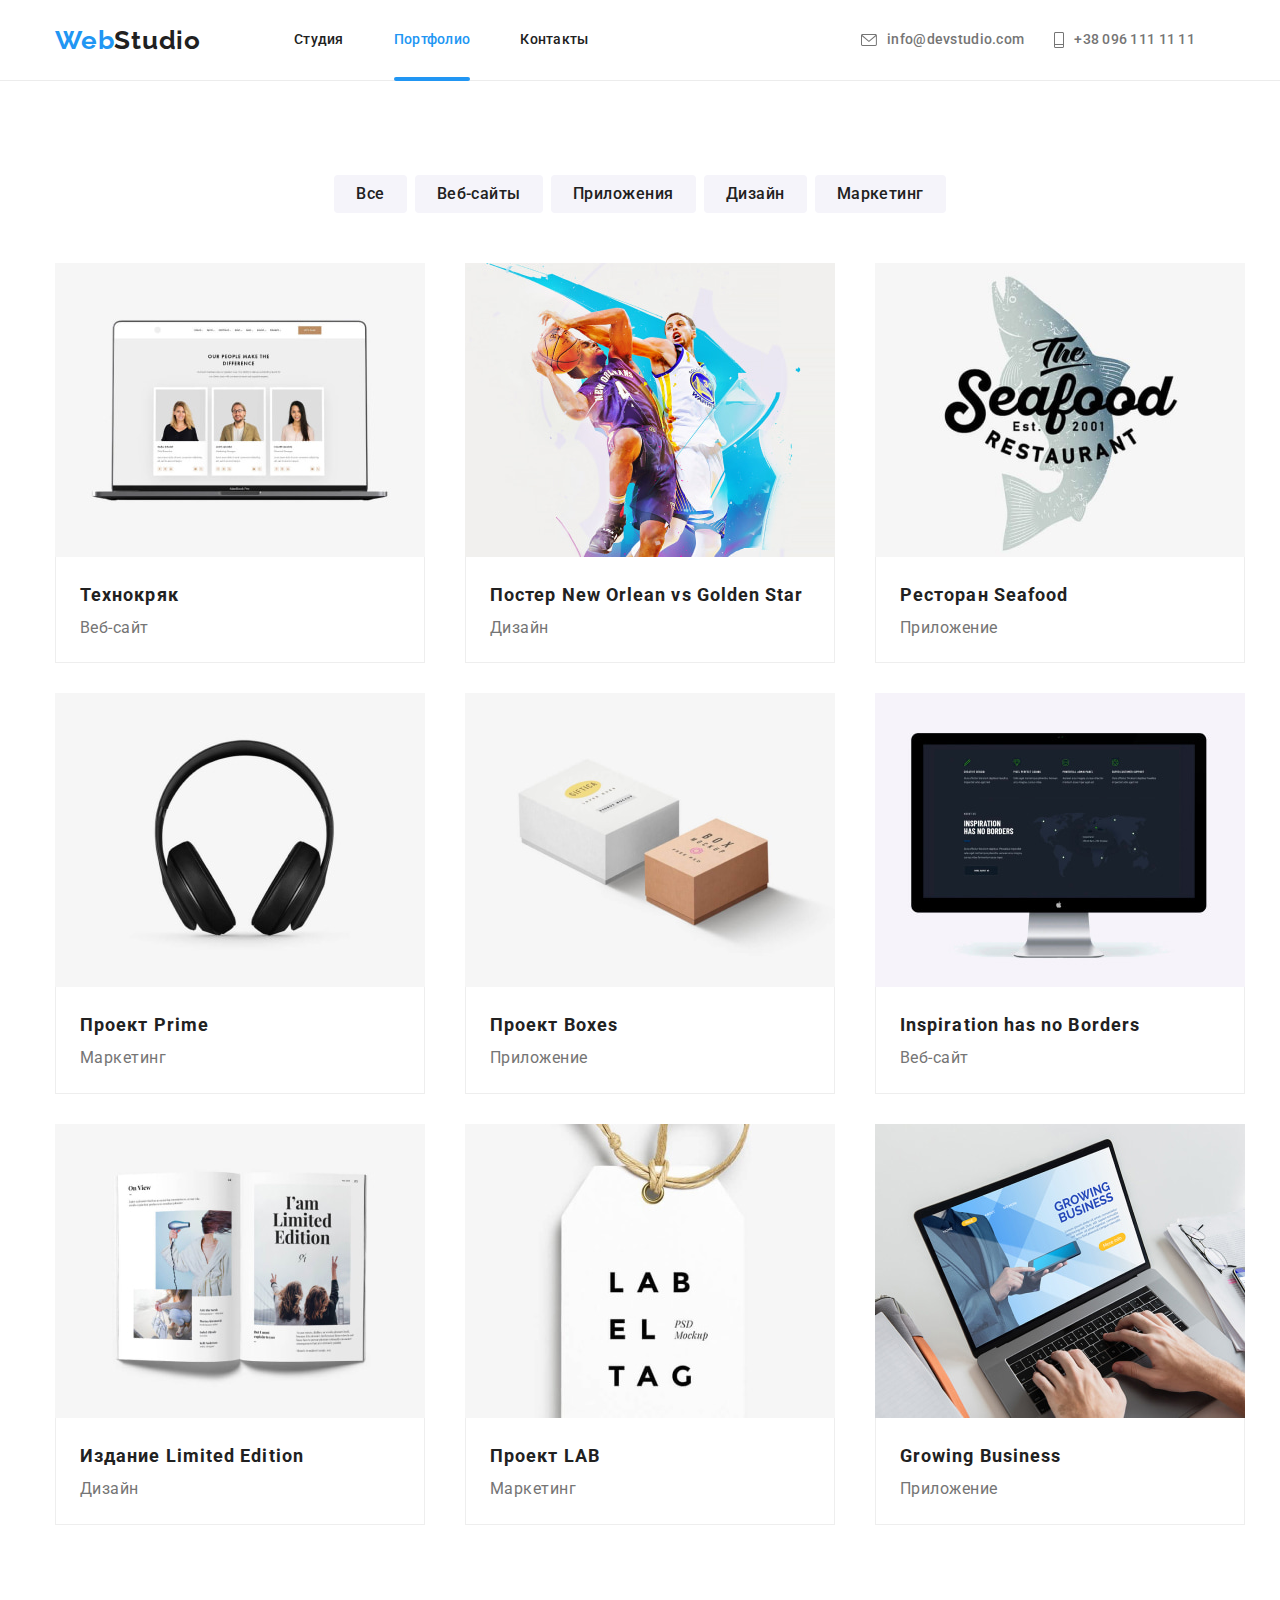
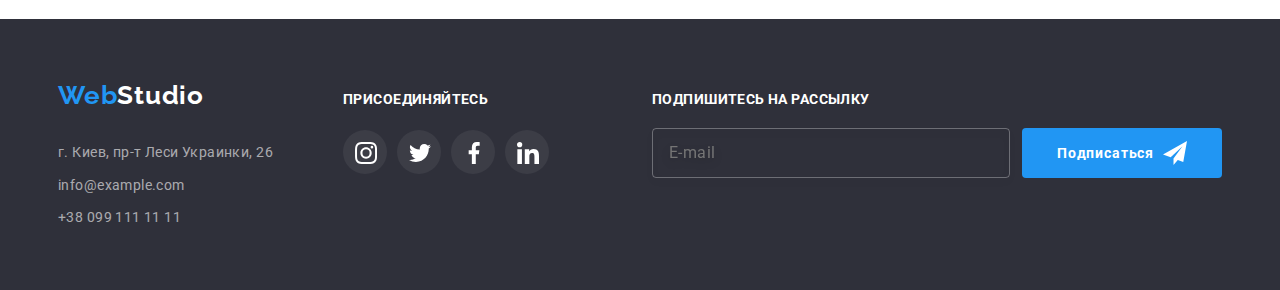
==== commit 549dff32: "correct mistakes" ====
--- a/portfolio.html
+++ b/portfolio.html
@@ -27,10 +27,10 @@
             <a href="./index.html" class="logo">Web<span class="logo logo__black">Studio</span></a>
             <ul class="nav__list">
                 <li class="nav__item">
-                    <a href="./index.html" class="nav__link nav__link--current">Студия</a>
+                    <a href="./index.html" class="nav__link ">Студия</a>
                 </li>
                 <li class="nav__item">
-                    <a href="./portfolio.html" class="nav__link">Портфолио</a>
+                    <a href="./portfolio.html" class="nav__link nav__link--current">Портфолио</a>
                 </li>
                 <li class="nav__item">
                     <a href="" class="nav__link">Контакты</a>
--- a/css/main.min.css
+++ b/css/main.min.css
@@ -1,2 +1,2 @@
-:root{--main-font: "roboto", sans-serif;--secondary-font: "raleway", sans-serif;--light-txt-cl: #ffffff;--txt-cl: #757575;--title-cl: #212121;--accent-txt-cl: #2196f3;--secondary-light-bg: #ffffff;--team-bg: #f5f4fa;--primary-dark-bg: #2f303a;--accent-bg-cl: #2196f3}.visually-hidden{position:absolute;width:1px;height:1px;margin:-1px;border:0;padding:0;white-space:nowrap;clip-path:inset(100%);clip:rect(0 0 0 0);overflow:hidden}ul{margin:0;padding:0;list-style:none}h1,h2,h3,h4,h5,h6,p,ul,ol{margin-top:0;margin-bottom:0}.list{color:var(--accent-txt-cl);list-style-type:none;text-decoration:none}body{font-family:var(--main-font);font-size:14px;line-height:1.71;letter-spacing:0.03em;color:var(--txt-cl)}img{display:block;max-width:100%;height:auto}textarea{resize:none;border:1px solid rgba(33,33,33,0.2);border-radius:4px}.section{padding:94px 0}.container{width:100%;margin-left:auto;margin-right:auto}@media screen and (min-width: 480px){.container{padding-left:15px;padding-right:15px}}@media screen and (min-width: 480px){.container{width:480px}}@media screen and (min-width: 768px){.container{width:768px}}@media screen and (min-width: 1200px){.container{width:1200px}}.header{background-color:var(--light-txt-cl);border-bottom:1px solid #ECECEC}.header__container{display:flex;align-items:center;justify-content:space-between;padding-left:15px;padding-right:15px}@media screen and (max-width: 767px){.header__container{max-width:767px}}.nav{display:flex;align-items:center}.logo{text-decoration:none;font-family:Raleway;font-weight:700;line-height:1.19;font-size:26px;letter-spacing:0.03em;color:var(--accent-txt-cl)}.logo__black{color:var(--title-cl)}.nav__link{padding-top:32px;padding-bottom:32px;display:block;position:relative;transition:color 250ms cubic-bezier(0.4, 0, 0.2, 1)}.nav__link:hover,.nav__link:focus{color:var(--accent-txt-cl)}.nav__link{display:flex;font-weight:500;line-height:1.14;letter-spacing:0.02em;color:var(--title-cl);text-decoration:none}.nav__link--current{color:#2196f3}.nav__link--current::after{content:'';bottom:-1px;left:0;display:block;width:100%;background-color:#2196F3;border-radius:2px;height:4px;position:absolute}.nav__list{display:none}@media (min-width: 768px){.nav__list{display:flex;margin-left:88px}.nav__list .nav__item:not(:last-child){margin-right:50px}}@media (min-width: 1200px){.nav__list{display:flex;list-style-type:none;margin-left:93px}}.contacts{display:none}@media (min-width: 768px){.contacts{display:block}}@media (min-width: 1200px){.contacts{display:flex;list-style-type:none;margin-left:auto}}.contacts__link{display:flex;align-items:center;font-weight:500;line-height:1.14;letter-spacing:0.02em;color:var(--txt-cl);text-decoration:none;fill:var(--txt-cl);transition:color 250ms cubic-bezier(0.4, 0, 0.2, 1),fill 250ms cubic-bezier(0.4, 0, 0.2, 1)}.contacts__link:hover,.contacts__link:focus{color:var(--accent-bg-cl);fill:var(--accent-bg-cl)}@media (min-width: 1200px){.contacts__link{margin-right:30px}}.contacts__icon{margin-right:10px;fill:currentColor;transition:fill 250ms cubic-bezier(0.4, 0, 0.2, 1)}.contacts__icon:hover,.contacts__icon:focus{fill:#2196f3}.menu-button{position:relative;z-index:100;padding:0;margin-left:auto;width:40px;height:40px;display:flex;align-items:center;justify-content:center;border:0;background-color:transparent;cursor:pointer}@media screen and (min-width: 768px){.menu-button{display:none}}.mobile-overlay{position:fixed;top:0;left:0;display:block;display:flex;flex-direction:column;transform:translateX(100%);opacity:0;width:100vw;height:100vh;padding:40px;z-index:10;background-color:#ffff;transition:400ms}@media screen and (min-width: 768px){.mobile-overlay{display:none}}.mobile-overlay.is-open{transform:translateX(0);opacity:1}.menu-open{opacity:1}.menu-button.is-open .menu-open{opacity:0}.menu-close{opacity:0}.menu-button.is-open .menu-close{opacity:1}.mobile-menu{text-decoration:none}.mobile-nav{margin-bottom:306px}.mobile-nav__item:not(:last-child){margin-bottom:32px}.mobile-nav__link{font-family:Roboto;font-weight:500;font-size:40px;line-height:1.18;letter-spacing:0.02em;text-decoration:none;color:var(--title-cl)}.mobile-nav__link:focus,.mobile-nav__link:hover{color:var(--accent-txt-cl)}.mobile-nav__link--current{color:var(--accent-txt-cl)}.mobile-menu__link{text-decoration:none;font-family:Roboto;font-style:normal;font-weight:500;font-size:24px;line-height:1.17;letter-spacing:0.02em;color:#757575}.mobile-menu__item:not(:last-child){margin-bottom:32px}.mobile-menu__number{font-family:'Roboto';font-style:normal;font-weight:500;font-size:34px;line-height:1.17;letter-spacing:0.02em;text-decoration:none;color:#2196F3;margin-bottom:32px}.networks{display:flex;flex-direction:row;padding-top:64px;column-rule:#2196F3}.networks__item{border-left:1px solid rgba(33,33,33,0.2);padding-left:10px;padding-right:10px}.networks__item:first-child{border:none;padding-left:0}.networks__link{list-style-type:none;text-decoration:none}.networks__link{font-family:'Roboto';font-style:normal;font-weight:500;font-size:18px;line-height:1.2;letter-spacing:0.02em;color:#2196F3}.hero{min-width:480px;min-height:400px;margin-left:auto;margin-right:auto;background-image:linear-gradient(to right, rgba(47,48,58,0.4), rgba(47,48,58,0.4)),url(..//../images/bg_sm.jpg);background-color:var(--primary-dark-bg);background-repeat:no-repeat;background-size:cover;background-position:center;padding-top:119px;padding-bottom:118px}@media screen and (min-device-pixel-ratio: 2), screen and (min-resolution: 192dpi), screen and (min-resolution: 2dppx){.hero{background-image:linear-gradient(to right, rgba(47,48,58,0.4), rgba(47,48,58,0.4)),url(..//../images/bg_sm@2x.jpg)}}@media screen and (min-width: 768px){.hero{background-image:linear-gradient(to right, rgba(47,48,58,0.4), rgba(47,48,58,0.4)),url(..//../images/bg_md.jpg)}}@media screen and (min-device-pixel-ratio: 2), screen and (min-resolution: 192dpi), screen and (min-resolution: 2dppx){.hero{background-image:linear-gradient(to right, rgba(47,48,58,0.4), rgba(47,48,58,0.4)),url(..//../images/bg_md@2x.jpg)}}@media screen and (min-width: 1200px){.hero{background-image:linear-gradient(to right, rgba(47,48,58,0.4), rgba(47,48,58,0.4)),url(..//../images/bg_lg.jpg)}}@media screen and (min-device-pixel-ratio: 2), screen and (min-resolution: 192dpi), screen and (min-resolution: 2dppx){.hero{background-image:linear-gradient(to right, rgba(47,48,58,0.4), rgba(47,48,58,0.4)),url(..//../images/bg_lg@2x.jpg)}}.hero__title{padding:0;margin-bottom:30px;margin-left:auto;margin-right:auto;max-width:250px;font-weight:900;font-size:18px;line-height:1.62;letter-spacing:0.06em;text-transform:uppercase;color:var(--light-txt-cl)}@media screen and (min-width: 480px){.hero__title{font-size:26px;max-width:360px}}@media screen and (min-width: 1200px){.hero__title{font-size:44px;max-width:360px;line-height:1.36;max-width:696px;margin-left:auto;margin-right:auto}}.hero__button{min-width:140px;border-radius:4px;border:1px solid transparent;padding:7px;color:var(--light-txt-cl);background-color:var(--accent-bg-cl);font-weight:700;font-size:12px;line-height:1.87;align-items:center;text-align:center;letter-spacing:0.06em;cursor:pointer;display:block;position:relative;margin:0 auto;transition:background-color 250ms cubic-bezier(0.4, 0, 0.2, 1),color 250ms cubic-bezier(0.4, 0, 0.2, 1)}.hero__button:hover,.hero__button:focus{color:var(--light-txt-cl);background-color:var(--accent-bg-cl)}@media screen and (min-width: 480px){.hero__button{padding:10px 32px;font-size:16px;min-width:200px}}.backdrop{position:fixed;top:0;left:0;width:100%;height:100%;background-color:rgba(0,0,0,0.2);transition:opacity 500ms cubic-bezier(0.4, 0, 0.2, 1),visibility 500ms cubic-bezier(0.4, 0, 0.2, 1),pointer-events 500ms cubic-bezier(0.4, 0, 0.2, 1);overflow-y:scroll}.backdrop.is-hidden{opacity:0;visibility:hidden;pointer-events:none}.backdrop.is-hidden .modal{transform:scaleY(0)}.modal{position:absolute;top:50%;left:50%;transform:scaleY(1);transform:translate(-50%, -50%);width:528px;height:581px;background-color:var(--light-txt-cl);opacity:1;transition:transform 250ms cubic-bezier(0.4, 0, 0.2, 1);box-shadow:0px 1px 3px rgba(0,0,0,0.12),0px 1px 1px rgba(0,0,0,0.14),0px 2px 1px rgba(0,0,0,0.2);border-radius:4px;animation:animate125 3000ms infinite 1000ms}@media (max-width: 768px){.modal{max-width:450px}}.modal__input{border:1px solid rgba(33,33,33,0.2);box-sizing:border-box;border-radius:4px;width:448px;height:40px;padding-left:42px;transition:border-color 250ms cubic-bezier(0.4, 0, 0.2, 1),fill 250ms cubic-bezier(0.4, 0, 0.2, 1),outline 250ms cubic-bezier(0.4, 0, 0.2, 1)}.modal__input:focus-within{border-color:var(--accent-txt-cl);outline:transparent}@media (max-width: 768px){.modal__input{max-width:370px}}.modal__form{padding:40px}.modal__title{font-weight:700;font-size:20px;line-height:1.15;text-align:center;letter-spacing:0.03em;color:var(--title-cl)}.modal__form-field{position:relative;display:flex;flex-direction:column;margin-top:10px}.modal__form-field textarea::placeholder{font-weight:400;line-height:1.16;letter-spacing:0.01em;color:rgba(117,117,117,0.5)}.modal__form-text{line-height:1.16;letter-spacing:0.01em;color:#757575;margin-bottom:4px}.modal__svg{position:relative}.modal__icon{position:absolute;top:50%;left:12px;transform:translateY(-50%);display:inline-block}.modal__input:focus ~ .modal__icon{fill:var(--accent-bg-cl)}.modal__comment{display:flex;flex-direction:column;height:120px;margin-top:10px;margin-bottom:20px}.modal__field{padding-top:12px;padding-left:16px;transition:border-color 250ms cubic-bezier(0.4, 0, 0.2, 1),outline 250ms cubic-bezier(0.4, 0, 0.2, 1);width:448px;height:120px}.modal__field:focus-within{border-color:var(--accent-txt-cl);outline:transparent}@media (max-width: 768px){.modal__field{max-width:370px}}.modal__wrap-check{display:flex;align-items:center;justify-content:center}.modal__check{font-size:14px;line-height:1.7;letter-spacing:0.03em;color:#757575;appearance:none;display:flex;align-items:center}.modal__check:checked+.modal__check-text span{background-image:url(..//images/icons.svg#icon-icon-check);background-color:var(--accent-bg-cl);border:none;background-repeat:no-repeat;background-size:cover;background-origin:border-box}@media (max-width: 768px){.modal__check{font-weight:400;font-size:12px;line-height:1.16}}.modal__check-text span{width:16px;height:15px;border:2px solid #212121;border-radius:2px;display:flex;margin-right:10px;align-items:center;justify-content:center}.modal__policy{color:var(--accent-txt-cl);cursor:pointer;padding-left:4px}.modal__button-wrapper{display:flex;justify-content:center;align-items:center;margin-top:30px}.modal__submit-button{width:200px;height:50px;cursor:pointer;font-weight:700;line-height:1.87;letter-spacing:0.06em;color:var(--light-txt-cl);background-color:var(--accent-bg-cl);border-radius:4px;border:transparent;box-shadow:0px 4px 4px rgba(0,0,0,0.15)}.modal__close-btn{position:absolute;display:flex;cursor:pointer;align-items:center;justify-content:center;border:1px solid rgba(0,0,0,0.1);width:30px;height:30px;border-radius:50%;background-color:var(--light-txt-cl)}.modal>.modal__close-btn{position:absolute;top:8px;right:8px;margin:0}.features{padding-top:60px;padding-bottom:60px}@media screen and (min-width: 1200px){.features{padding-top:94px;padding-bottom:94px}}@media screen and (max-width: 479px){.features{padding-left:15px;padding-right:15px}}.features__list{display:flex;flex-wrap:wrap;list-style:none;justify-content:center;grid-gap:30px}@media screen and (min-width: 480px){.features__item{width:450px}}@media screen and (min-width: 768px){.features__item{width:354px}}@media screen and (min-width: 1200px){.features__item{width:270px}}.features__icon-wrapper{height:120px;display:flex;align-items:center;justify-content:center;margin-bottom:30px;background-color:var(--team-bg)}.features__icon{width:70px;height:70px}.features__title{margin-bottom:10px;color:var(--title-cl);font-weight:700;font-size:14px;line-height:1.14;text-transform:uppercase;text-align:center}@media screen and (min-width: 768px){.features__title{text-align:left}}.features__txt{line-height:1.71;letter-spacing:0.03em;color:var(--txt-cl)}.section__title{margin-bottom:50px;font-weight:700;font-size:36px;line-height:1.16;text-align:center;letter-spacing:0.03em;color:var(--title-cl)}.section--padding-reset{padding-top:0;display:none}@media screen and (min-width: 1200px){.section--padding-reset{display:block}}.activity__list{display:flex;list-style-type:none}.activity__item{position:relative}.activity__item+.activity__item{margin-left:30px}.activity__text{display:flex;justify-content:center;align-items:center;width:100%;position:absolute;bottom:0;left:0;height:70px;font-weight:bold;font-size:14px;line-height:1.14;text-transform:uppercase;color:var(--light-txt-cl);background-color:rgba(47,48,58,0.8)}.section-other-background{padding-top:60px;padding-bottom:60px;background-color:var(--team-bg)}@media screen and (min-width: 1200px){.section-other-background{padding-top:94px;padding-bottom:94px}}.section__title{margin-bottom:30px;font-weight:700;font-size:28px;line-height:1.17;text-align:center}@media screen and (min-width: 1200px){.section__title{margin-bottom:50px;font-size:36px}}.team__list{display:flex;flex-wrap:wrap;justify-content:center;align-items:center;grid-gap:30px}.team__item{box-shadow:0px 1px 3px rgba(0,0,0,0.12),0px 1px 1px rgba(0,0,0,0.14),0px 2px 1px rgba(0,0,0,0.2);background-color:var(--secondary-light-bg)}@media screen and (max-width: 479px){.team__item{width:270px}}@media screen and (min-width: 480px){.team__item{width:450px}}@media screen and (min-width: 768px){.team__item{width:354px}}@media screen and (min-width: 1200px){.team__item{width:270px}}.team__card{padding:30px 0}.team__title{margin-bottom:10px;font-weight:500;font-size:16px;line-height:1.18;text-align:center;letter-spacing:0.03em;color:var(--title-cl)}.team__text{font-size:16px;line-height:1.18;text-align:center;letter-spacing:0.03em;color:var(--txt-cl);margin-bottom:16px}.socials{display:flex;justify-content:center}.socials__item{display:flex;align-self:center}.socials__item:not(:last-child){margin-right:10px}.socials__link{display:flex;justify-content:center;align-items:center;width:44px;height:44px;background-color:transparent;border-radius:50%;background-position:center;background-size:20px;color:currentColor;transition:fill 250ms cubic-bezier(0.4, 0, 0.2, 1),background-color 250ms cubic-bezier(0.4, 0, 0.2, 1)}.socials__link:hover,.socials__link:focus{background-color:var(--accent-txt-cl)}.socials__link:focus{background-color:var(--accent-txt-cl)}.socials__icon{width:22px;height:22px;fill:#AFB1B8;transition:fill 250ms cubic-bezier(0.4, 0, 0.2, 1)}.socials__link:hover .socials__icon,.socials__link:focus .socials__icon{fill:var(--light-txt-cl)}.clients{padding-top:60px;padding-bottom:60px}@media screen and (min-width: 1200px){.clients{padding-top:94px;padding-bottom:94px}}.clients__list{display:flex;flex-wrap:wrap;list-style:none;justify-content:space-between;align-items:center;grid-gap:30px}.clients-item{transition:250ms cubic-bezier(0.4, 0, 0.2, 1)}.clients__link{display:flex;align-items:center;justify-content:center;display:flex;align-items:center;justify-content:center;border:1px solid #afb1b8;color:#afb1b8;background-color:var(--light-txt-cl);border-radius:4px;transition:color 250ms cubic-bezier(0.4, 0, 0.2, 1),border-color 250ms cubic-bezier(0.4, 0, 0.2, 1);padding:16px 32px}.clients__link:hover,.clients__link:focus{color:var(--accent-color);border-color:var(--accent-color)}@media screen and (min-width: 480px){.clients__link{width:210px}}@media screen and (min-width: 768px){.clients__link{width:226px}}@media screen and (min-width: 1200px){.clients__link{width:170px}}.clients__icon{fill:currentColor;width:106px;height:60px}.footer{background-color:var(--primary-dark-bg);text-align:center;padding:60px 0px}.footer__flex{display:block;margin:0;padding:0px;list-style:none}@media (min-width: 768px){.footer__flex{display:flex;justify-content:center;flex-wrap:wrap;gap:30px 165px}}@media (min-width: 1200px){.footer__flex{display:flex;align-items:baseline;justify-content:center;text-align:left;gap:70px}}.logo__white{color:var(--light-txt-cl)}.address{padding-top:20px}.address__details{margin-top:9px}.address__item--white{color:#fff;text-decoration:none}.address__item{font-style:normal;font-size:14px;line-height:1.71;letter-spacing:0.03em;color:rgba(255,255,255,0.6);text-decoration:none;transition:color 250ms cubic-bezier(0.4, 0, 0.2, 1)}.join__flex{display:block;margin-top:60px;text-align:center}@media (min-width: 768px){.join__flex{margin-top:0px}}.join__title{padding:20px 0px 10px 0px;margin-bottom:20px;font-weight:700;font-size:14px;line-height:1.14px;text-transform:uppercase;color:var(--light-txt-cl)}@media (min-width: 768px){.join__title{padding-bottom:10px}}@media (min-width: 1200px){.join__title{text-align:left}}.join__list{display:flex;justify-content:space-between;justify-content:center;padding:0;margin-top:0;list-style:none}.join__item{width:44px;height:44px;margin-right:10px}.join__link{display:flex;width:44px;height:44px;border-radius:50%;color:var(--light-txt-cl);background-color:#ffffff10;transition:background-color 250ms cubic-bezier(0.4, 0, 0.2, 1),color 250ms cubic-bezier(0.4, 0, 0.2, 1)}.join__link:hover,.join__link:focus{color:var(--light-txt-cl);background-color:var(--accent-txt-cl)}.join__icon{margin:12px 0px 0px 12px;fill:var(--light-txt-cl)}.subscribe-form{margin-top:60px}@media (min-width: 768px){.subscribe-form{margin-top:0px;padding:0}}@media (min-width: 1200px){.subscribe-form{margin-left:23px}}.subscribe-form__title{font-weight:700;font-size:14px;line-height:1.14;letter-spacing:0.03em;text-transform:uppercase;color:var(--light-txt-cl);padding-bottom:20px}@media (min-width: 1200px){.subscribe-form__wrapper{margin-top:0;display:flex;align-items:center;justify-content:center}}.subscribe-form__label{margin-right:12px}.subscribe-form__input{width:450px;height:50px;border:1px solid rgba(255,255,255,0.3);filter:drop-shadow(0px 4px 4px rgba(0,0,0,0.15));border-radius:4px;background-color:transparent;cursor:pointer;outline:none;padding-left:16px;font-size:16px;line-height:1.25;letter-spacing:0.03em;color:rgba(255,255,255,0.6)}@media (min-width: 1200px){.subscribe-form__input{width:358px}}.subscribe{display:flex;justify-content:center;align-items:center}.subscribe__button{cursor:pointer;font-weight:700;line-height:1.87;letter-spacing:0.06em;color:var(--light-txt-cl);background-color:var(--accent-bg-cl);border-radius:4px;border:transparent;display:flex;justify-content:center;align-items:center;min-width:200px;min-height:50px;margin-top:20px}@media (min-width: 1200px){.subscribe__button{margin-top:0}}.subscribe__icon{fill:var(--light-txt-cl);margin-left:9px}.button-list{display:flex;flex-wrap:wrap;justify-content:flex-start;margin-bottom:40px;grid-gap:8px;grid-row-gap:15px}@media (min-width: 768px){.button-list{justify-content:center;margin-bottom:30px}}@media (min-width: 1200px){.button-list{margin-bottom:50px}}.button-list__style{cursor:pointer;padding:6px 22px;font-weight:500;line-height:1.62;font-size:16px;text-align:center;letter-spacing:0.03em;color:var(--title-cl);background-color:var(--team-bg);border:transparent;border-radius:4px;transition:color 250ms cubic-bezier(0.4, 0, 0.2, 1),background-color 250ms cubic-bezier(0.4, 0, 0.2, 1),box-shadow 250ms cubic-bezier(0.4, 0, 0.2, 1)}.button-list__style:hover,.button-list__style:focus{background-color:var(--accent-bg-cl);color:var(--light-txt-cl);box-shadow:0px 3px 1px rgba(0,0,0,0.1),0px 1px 2px rgba(0,0,0,0.08),0px 2px 2px rgba(0,0,0,0.12)}.cards{padding-top:60px;padding-bottom:60px}@media screen and (min-width: 1200px){.cards{padding-top:94px;padding-bottom:94px}}@media screen and (max-width: 479px){.cards{padding-left:15px;padding-right:15px}}@media screen and (min-width: 768px){.cards__list{display:flex;flex-wrap:wrap;list-style-type:none;margin-top:-30px;margin-right:-30px}.cards__list:hover{transform:translateY(0)}}@media screen and (min-width: 768px) and (min-width: 1200px){.cards__list .cards__content:nth-child(3n){margin-right:0}}@media screen and (min-width: 768px){.cards__content{display:flex;flex-wrap:wrap;width:calc((100% - 1 * 30px) / 2);margin-top:30px;margin-right:30px;width:354px;height:440px}}@media screen and (min-width: 1200px){.cards__content{flex-basis:calc((100% - 2 * 30px) / 3);width:450px;height:404px}}@media screen and (max-width: 767px){.cards__content:not(last-child){margin-bottom:30px}}.cards__title{font-size:18px;font-weight:700;line-height:2;letter-spacing:0.06em;color:var(--title-cl)}.cards__info{font-size:16px;line-height:1.85;letter-spacing:0.03em;color:var(--txt-cl)}.cards{display:flex;flex-wrap:wrap;list-style-type:none}.cards:hover{transform:translateY(0)}@media screen and (min-width: 480px){.cards__descr{padding:20px 24px;border:1px solid #EEEEEE;border-top:transparent}}@media screen and (min-width: 768px){.cards__descr{padding-top:20px;padding-right:24px;padding-bottom:20px;padding-left:24px}}@media screen and (min-width: 1200px){.cards__descr{padding:20px 24px}}@media screen and (min-width: 768px){.cards__poster{padding-bottom:54px}}.cards__link{text-decoration:none;color:currentColor;transition:250ms cubic-bezier(0.4, 0, 0.2, 1)}.cards__design{display:block;transition:box-shadow 250ms cubic-bezier(0.4, 0, 0.2, 1)}.cards__design:hover,.cards__design:focus{box-shadow:0px 1px 1px rgba(0,0,0,0.12),0px 4px 4px rgba(0,0,0,0.06),1px 4px 6px rgba(0,0,0,0.16)}.cards__overlay{position:relative;overflow:hidden}.cards__text{position:absolute;width:100%;height:100%;top:0;left:0;padding:63px 24px;font-size:18px;line-height:1.56;color:var(--light-txt-cl);background:rgba(33,150,243,0.9);transform:translateY(101%);transition:transform 250ms cubic-bezier(0.4, 0, 0.2, 1)}.cards__design:hover .cards__text{transform:translate(0);transition-duration:250ms}.cards__design:focus .cards__text{transform:translate(0);transition-duration:250ms}.cards__text .cards__link{display:flex}.cards__link:hover .cards__text,.cards__link:focus .cards__text{transform:translateY(0)}
+:root{--main-font: "roboto", sans-serif;--secondary-font: "raleway", sans-serif;--light-txt-cl: #ffffff;--txt-cl: #757575;--title-cl: #212121;--accent-txt-cl: #2196f3;--secondary-light-bg: #ffffff;--team-bg: #f5f4fa;--primary-dark-bg: #2f303a;--accent-bg-cl: #2196f3}.visually-hidden{position:absolute;width:1px;height:1px;margin:-1px;border:0;padding:0;white-space:nowrap;clip-path:inset(100%);clip:rect(0 0 0 0);overflow:hidden}ul{margin:0;padding:0;list-style:none}h1,h2,h3,h4,h5,h6,p,ul,ol{margin-top:0;margin-bottom:0}.list{color:var(--accent-txt-cl);list-style-type:none;text-decoration:none}body{font-family:var(--main-font);font-size:14px;line-height:1.71;letter-spacing:0.03em;color:var(--txt-cl)}img{display:block;max-width:100%;height:auto}textarea{resize:none;border:1px solid rgba(33,33,33,0.2);border-radius:4px}.section{padding:94px 0}.container{width:100%;margin-left:auto;margin-right:auto}@media screen and (min-width: 480px){.container{padding-left:15px;padding-right:15px}}@media screen and (min-width: 480px){.container{width:480px}}@media screen and (min-width: 768px){.container{width:768px}}@media screen and (min-width: 1200px){.container{width:1200px}}.header{background-color:var(--light-txt-cl);border-bottom:1px solid #ECECEC}.header__container{display:flex;align-items:center;justify-content:space-between;padding-left:15px;padding-right:15px}@media screen and (max-width: 767px){.header__container{max-width:767px}}.nav{display:flex;align-items:center}.logo{text-decoration:none;font-family:Raleway;font-weight:700;line-height:1.19;font-size:26px;letter-spacing:0.03em;color:var(--accent-txt-cl)}.logo__black{color:var(--title-cl)}.nav__link{padding-top:32px;padding-bottom:32px;display:block;position:relative;transition:color 250ms cubic-bezier(0.4, 0, 0.2, 1)}.nav__link:hover,.nav__link:focus{color:var(--accent-txt-cl)}.nav__link{display:flex;font-weight:500;line-height:1.14;letter-spacing:0.02em;color:var(--title-cl);text-decoration:none}.nav__link--current{color:#2196f3}.nav__link--current::after{content:'';bottom:-1px;left:0;display:block;width:100%;background-color:#2196F3;border-radius:2px;height:4px;position:absolute}.nav__list{display:none}@media (min-width: 768px){.nav__list{display:flex;margin-left:88px}.nav__list .nav__item:not(:last-child){margin-right:50px}}@media (min-width: 1200px){.nav__list{display:flex;list-style-type:none;margin-left:93px}}.contacts{display:none}@media (min-width: 768px){.contacts{display:block}}@media (min-width: 1200px){.contacts{display:flex;list-style-type:none;margin-left:auto}}@media (min-width: 768px) and (max-width: 1199px){.contacts__item:not(:last-child){margin-bottom:10px}}.contacts__link{display:flex;align-items:center;font-weight:500;line-height:1.14;letter-spacing:0.02em;color:var(--txt-cl);text-decoration:none;fill:var(--txt-cl);transition:color 250ms cubic-bezier(0.4, 0, 0.2, 1),fill 250ms cubic-bezier(0.4, 0, 0.2, 1)}.contacts__link:hover,.contacts__link:focus{color:var(--accent-bg-cl);fill:var(--accent-bg-cl)}@media (min-width: 1200px){.contacts__link{margin-right:30px}}.contacts__icon{margin-right:10px;fill:currentColor;transition:fill 250ms cubic-bezier(0.4, 0, 0.2, 1)}.contacts__icon:hover,.contacts__icon:focus{fill:#2196f3}.menu-button{position:relative;z-index:100;padding:0;margin-left:auto;width:40px;height:40px;display:flex;align-items:center;justify-content:center;border:0;background-color:transparent;cursor:pointer}@media screen and (min-width: 768px){.menu-button{display:none}}.mobile-overlay{position:fixed;top:0;left:0;display:block;display:flex;flex-direction:column;transform:translateX(100%);opacity:0;width:100%;height:100%;padding:40px;z-index:10;background-color:#ffff;transition:400ms}@media screen and (min-width: 768px){.mobile-overlay{display:none}}.mobile-overlay.is-open{transform:translateX(0);opacity:1}.menu-open{opacity:1}.menu-button.is-open .menu-open{opacity:0}.menu-close{opacity:0}.menu-button.is-open .menu-close{opacity:1}.mobile-menu{text-decoration:none}.mobile-nav{margin-bottom:306px}.mobile-nav__item:not(:last-child){margin-bottom:32px}.mobile-nav__link{font-family:Roboto;font-weight:500;font-size:40px;line-height:1.18;letter-spacing:0.02em;text-decoration:none;color:var(--title-cl)}.mobile-nav__link:focus,.mobile-nav__link:hover{color:var(--accent-txt-cl)}.mobile-nav__link--current{color:var(--accent-txt-cl)}.mobile-menu__flex{position:fixed;bottom:0;margin-bottom:48px}.mobile-menu__link{text-decoration:none;font-family:Roboto;font-style:normal;font-weight:500;font-size:24px;line-height:1.17;letter-spacing:0.02em;color:#757575}.mobile-menu__item:not(:last-child){margin-bottom:32px}.mobile-menu__number{font-family:'Roboto';font-style:normal;font-weight:500;font-size:34px;line-height:1.17;letter-spacing:0.02em;text-decoration:none;color:#2196F3;margin-bottom:32px}.networks{display:flex;flex-direction:row;padding-top:64px;column-rule:#2196F3}.networks__item{border-left:1px solid rgba(33,33,33,0.2);padding-left:10px;padding-right:10px}.networks__item:first-child{border:none;padding-left:0}.networks__link{list-style-type:none;text-decoration:none}.networks__link{font-family:'Roboto';font-style:normal;font-weight:500;font-size:18px;line-height:1.2;letter-spacing:0.02em;color:#2196F3}.hero{background-color:#2f303a;width:100%;margin:0 auto;background-image:linear-gradient(rgba(47,48,58,0.4), rgba(47,48,58,0.4)),url(..//../images/bg_sm.jpg);background-repeat:no-repeat;background-position:center;background-size:cover;padding-top:118px;padding-bottom:118px;text-align:center}@media (min-device-pixel-ratio: 2), (min-resolution: 192dpi), (min-resolution: 2dppx){.hero{background-image:linear-gradient(rgba(47,48,58,0.4), rgba(47,48,58,0.4)),url(..//../images/bg_sm@2x.jpg)}}@media screen and (min-width: 768px){.hero{background-image:linear-gradient(rgba(47,48,58,0.4), rgba(47,48,58,0.4)),url(..//../images/bg_md.jpg)}}@media screen and (min-width: 768px) and (min-device-pixel-ratio: 2), screen and (min-width: 768px) and (min-resolution: 192dpi), screen and (min-width: 768px) and (min-resolution: 2dppx){.hero{background-image:linear-gradient(rgba(47,48,58,0.4), rgba(47,48,58,0.4)),url(..//../images/bg_md@2x.jpg)}}@media screen and (min-width: 1200px){.hero{padding-top:200px;padding-bottom:200px;max-width:1600px;background-image:linear-gradient(rgba(47,48,58,0.4), rgba(47,48,58,0.4)),url(..//../images/bg_lg.jpg)}}@media screen and (min-width: 1200px) and (min-device-pixel-ratio: 2), screen and (min-width: 1200px) and (min-resolution: 192dpi), screen and (min-width: 1200px) and (min-resolution: 2dppx){.hero{background-image:linear-gradient(rgba(47,48,58,0.4), rgba(47,48,58,0.4)),url(..//../images/bg_lg@2x.jpg)}}.hero__title{padding:0;margin-bottom:30px;margin-left:auto;margin-right:auto;max-width:250px;font-weight:900;font-size:18px;line-height:1.62;letter-spacing:0.06em;text-transform:uppercase;color:var(--light-txt-cl)}@media screen and (min-width: 480px){.hero__title{font-size:26px;max-width:360px}}@media screen and (min-width: 1200px){.hero__title{font-size:44px;max-width:360px;line-height:1.36;max-width:696px;margin-left:auto;margin-right:auto}}.hero__button{min-width:140px;border-radius:4px;border:1px solid transparent;padding:7px;color:var(--light-txt-cl);background-color:var(--accent-bg-cl);font-weight:700;font-size:12px;line-height:1.87;align-items:center;text-align:center;letter-spacing:0.06em;cursor:pointer;display:block;position:relative;margin:0 auto;transition:background-color 250ms cubic-bezier(0.4, 0, 0.2, 1),color 250ms cubic-bezier(0.4, 0, 0.2, 1)}.hero__button:hover,.hero__button:focus{color:var(--light-txt-cl);background-color:var(--accent-bg-cl)}@media screen and (min-width: 480px){.hero__button{padding:10px 32px;font-size:16px;min-width:200px}}.backdrop{position:fixed;top:0;left:0;width:100%;height:100%;background-color:rgba(0,0,0,0.2);transition:opacity 500ms cubic-bezier(0.4, 0, 0.2, 1),visibility 500ms cubic-bezier(0.4, 0, 0.2, 1),pointer-events 500ms cubic-bezier(0.4, 0, 0.2, 1);overflow-y:scroll}.backdrop.is-hidden{opacity:0;visibility:hidden;pointer-events:none}.backdrop.is-hidden .modal{transform:scaleY(0)}.modal{position:absolute;top:50%;left:50%;transform:scaleY(1);transform:translate(-50%, -50%);width:528px;height:581px;background-color:var(--light-txt-cl);opacity:1;transition:transform 250ms cubic-bezier(0.4, 0, 0.2, 1);box-shadow:0px 1px 3px rgba(0,0,0,0.12),0px 1px 1px rgba(0,0,0,0.14),0px 2px 1px rgba(0,0,0,0.2);border-radius:4px;animation:animate125 3000ms infinite 1000ms}@media (max-width: 768px){.modal{max-width:450px}}.modal__input{border:1px solid rgba(33,33,33,0.2);box-sizing:border-box;border-radius:4px;width:448px;height:40px;padding-left:42px;transition:border-color 250ms cubic-bezier(0.4, 0, 0.2, 1),fill 250ms cubic-bezier(0.4, 0, 0.2, 1),outline 250ms cubic-bezier(0.4, 0, 0.2, 1)}.modal__input:focus-within{border-color:var(--accent-txt-cl);outline:transparent}@media (max-width: 768px){.modal__input{max-width:370px}}.modal__form{padding:40px}.modal__title{font-weight:700;font-size:20px;line-height:1.15;text-align:center;letter-spacing:0.03em;color:var(--title-cl)}.modal__form-field{position:relative;display:flex;flex-direction:column;margin-top:10px}.modal__form-field textarea::placeholder{font-weight:400;line-height:1.16;letter-spacing:0.01em;color:rgba(117,117,117,0.5)}.modal__form-text{line-height:1.16;letter-spacing:0.01em;color:#757575;margin-bottom:4px}.modal__svg{position:relative}.modal__icon{position:absolute;top:50%;left:12px;transform:translateY(-50%);display:inline-block}.modal__input:focus ~ .modal__icon{fill:var(--accent-bg-cl)}.modal__comment{display:flex;flex-direction:column;height:120px;margin-top:10px;margin-bottom:20px}.modal__field{padding-top:12px;padding-left:16px;transition:border-color 250ms cubic-bezier(0.4, 0, 0.2, 1),outline 250ms cubic-bezier(0.4, 0, 0.2, 1);width:448px;height:120px}.modal__field:focus-within{border-color:var(--accent-txt-cl);outline:transparent}@media (max-width: 768px){.modal__field{max-width:370px}}.modal__wrap-check{display:flex;align-items:center;justify-content:center}.modal__check{font-size:14px;line-height:1.7;letter-spacing:0.03em;color:#757575;appearance:none;display:flex;align-items:center}.modal__check:checked+.modal__check-text span{background-image:url(..//images/icons.svg#icon-icon-check);background-color:var(--accent-bg-cl);border:none;background-repeat:no-repeat;background-size:cover;background-origin:border-box}@media (max-width: 768px){.modal__check{font-weight:400;font-size:12px;line-height:1.16}}.modal__check-text span{width:16px;height:15px;border:2px solid #212121;border-radius:2px;display:flex;margin-right:10px;align-items:center;justify-content:center}.modal__policy{color:var(--accent-txt-cl);cursor:pointer;padding-left:4px}.modal__button-wrapper{display:flex;justify-content:center;align-items:center;margin-top:30px}.modal__submit-button{width:200px;height:50px;cursor:pointer;font-weight:700;line-height:1.87;letter-spacing:0.06em;color:var(--light-txt-cl);background-color:var(--accent-bg-cl);border-radius:4px;border:transparent;box-shadow:0px 4px 4px rgba(0,0,0,0.15)}.modal__close-btn{position:absolute;display:flex;cursor:pointer;align-items:center;justify-content:center;border:1px solid rgba(0,0,0,0.1);width:30px;height:30px;border-radius:50%;background-color:var(--light-txt-cl)}.modal>.modal__close-btn{position:absolute;top:8px;right:8px;margin:0}.features{padding-top:60px;padding-bottom:60px}@media screen and (min-width: 1200px){.features{padding-top:94px;padding-bottom:94px}}@media screen and (max-width: 479px){.features{padding-left:15px;padding-right:15px}}.features__list{display:flex;flex-wrap:wrap;list-style:none;justify-content:center;grid-gap:30px}@media screen and (min-width: 480px){.features__item{width:450px}}@media screen and (min-width: 768px){.features__item{width:354px}}@media screen and (min-width: 1200px){.features__item{width:270px}}.features__icon-wrapper{height:120px;display:flex;align-items:center;justify-content:center;margin-bottom:30px;background-color:var(--team-bg)}.features__icon{width:70px;height:70px}.features__title{margin-bottom:10px;color:var(--title-cl);font-weight:700;font-size:14px;line-height:1.14;text-transform:uppercase;text-align:center}@media screen and (min-width: 768px){.features__title{text-align:left}}.features__txt{line-height:1.71;letter-spacing:0.03em;color:var(--txt-cl)}.section__title{margin-bottom:50px;font-weight:700;font-size:36px;line-height:1.16;text-align:center;letter-spacing:0.03em;color:var(--title-cl)}.section--padding-reset{padding-top:0;display:none}@media screen and (min-width: 1200px){.section--padding-reset{display:block}}.activity__list{display:flex;list-style-type:none}.activity__item{position:relative}.activity__item+.activity__item{margin-left:30px}.activity__text{display:flex;justify-content:center;align-items:center;width:100%;position:absolute;bottom:0;left:0;height:70px;font-weight:bold;font-size:14px;line-height:1.14;text-transform:uppercase;color:var(--light-txt-cl);background-color:rgba(47,48,58,0.8)}.section-other-background{padding-top:60px;padding-bottom:60px;background-color:var(--team-bg)}@media screen and (min-width: 1200px){.section-other-background{padding-top:94px;padding-bottom:94px}}.section__title{margin-bottom:30px;font-weight:700;font-size:28px;line-height:1.17;text-align:center}@media screen and (min-width: 1200px){.section__title{margin-bottom:50px;font-size:36px}}.team__list{display:flex;flex-wrap:wrap;justify-content:center;align-items:center;grid-gap:30px}.team__item{box-shadow:0px 1px 3px rgba(0,0,0,0.12),0px 1px 1px rgba(0,0,0,0.14),0px 2px 1px rgba(0,0,0,0.2);background-color:var(--secondary-light-bg)}@media screen and (max-width: 479px){.team__item{width:270px}}@media screen and (min-width: 480px){.team__item{width:450px}}@media screen and (min-width: 768px){.team__item{width:354px}}@media screen and (min-width: 1200px){.team__item{width:270px}}.team__card{padding:30px 0}.team__title{margin-bottom:10px;font-weight:500;font-size:16px;line-height:1.18;text-align:center;letter-spacing:0.03em;color:var(--title-cl)}.team__text{font-size:16px;line-height:1.18;text-align:center;letter-spacing:0.03em;color:var(--txt-cl);margin-bottom:16px}.socials{display:flex;justify-content:center}.socials__item{display:flex;align-self:center}.socials__item:not(:last-child){margin-right:10px}.socials__link{display:flex;justify-content:center;align-items:center;width:44px;height:44px;background-color:transparent;border-radius:50%;background-position:center;background-size:20px;color:currentColor;transition:fill 250ms cubic-bezier(0.4, 0, 0.2, 1),background-color 250ms cubic-bezier(0.4, 0, 0.2, 1)}.socials__link:hover,.socials__link:focus{background-color:var(--accent-txt-cl)}.socials__link:focus{background-color:var(--accent-txt-cl)}.socials__icon{width:22px;height:22px;fill:#AFB1B8;transition:fill 250ms cubic-bezier(0.4, 0, 0.2, 1)}.socials__link:hover .socials__icon,.socials__link:focus .socials__icon{fill:var(--light-txt-cl)}.clients{padding-top:60px;padding-bottom:60px}@media screen and (min-width: 1200px){.clients{padding-top:94px;padding-bottom:94px}}.clients__list{display:flex;flex-wrap:wrap;list-style:none;justify-content:center;grid-gap:30px}.clients-item{transition:250ms cubic-bezier(0.4, 0, 0.2, 1)}.clients__link{display:flex;align-items:center;justify-content:center;display:flex;align-items:center;justify-content:center;border:1px solid #afb1b8;color:#afb1b8;background-color:var(--light-txt-cl);border-radius:4px;transition:color 250ms cubic-bezier(0.4, 0, 0.2, 1),border-color 250ms cubic-bezier(0.4, 0, 0.2, 1);padding:16px 32px}.clients__link:hover,.clients__link:focus{color:var(--accent-color);border-color:var(--accent-color)}@media screen and (min-width: 480px){.clients__link{width:210px}}@media screen and (min-width: 768px){.clients__link{width:226px}}@media screen and (min-width: 1200px){.clients__link{width:170px}}.clients__icon{fill:currentColor;width:106px;height:60px}.footer{background-color:var(--primary-dark-bg);text-align:center;padding:60px 0px}.footer__flex{display:block;margin:0;padding:0px;list-style:none}@media (min-width: 768px){.footer__flex{display:flex;justify-content:center;flex-wrap:wrap;gap:60px 165px}}@media (min-width: 1200px){.footer__flex{display:flex;align-items:baseline;justify-content:center;text-align:left;gap:70px}}.logo__white{color:var(--light-txt-cl)}.address{padding-top:20px}.address__details{margin-top:9px}.address__item--white{color:#fff;text-decoration:none}.address__item{font-style:normal;font-size:14px;line-height:1.71;letter-spacing:0.03em;color:rgba(255,255,255,0.6);text-decoration:none;transition:color 250ms cubic-bezier(0.4, 0, 0.2, 1)}.join__flex{display:block;margin-top:60px;text-align:center}@media (min-width: 768px){.join__flex{margin-top:0px}}.join__title{padding:20px 0px 10px 0px;margin-bottom:20px;font-weight:700;font-size:14px;line-height:1.14px;text-transform:uppercase;color:var(--light-txt-cl)}@media (min-width: 768px){.join__title{padding-bottom:10px}}@media (min-width: 1200px){.join__title{text-align:left}}.join__list{display:flex;justify-content:space-between;justify-content:center;padding:0;margin-top:0;list-style:none}.join__item{width:44px;height:44px;margin-right:10px}.join__link{display:flex;width:44px;height:44px;border-radius:50%;color:var(--light-txt-cl);background-color:#ffffff10;transition:background-color 250ms cubic-bezier(0.4, 0, 0.2, 1),color 250ms cubic-bezier(0.4, 0, 0.2, 1)}.join__link:hover,.join__link:focus{color:var(--light-txt-cl);background-color:var(--accent-txt-cl)}.join__icon{margin:12px 0px 0px 12px;fill:var(--light-txt-cl)}.subscribe-form{margin-top:60px}@media (min-width: 768px){.subscribe-form{margin-top:0px;padding:0}}@media (min-width: 1200px){.subscribe-form{margin-left:23px}}.subscribe-form__title{font-weight:700;font-size:14px;line-height:1.14;letter-spacing:0.03em;text-transform:uppercase;color:var(--light-txt-cl);padding-bottom:20px}@media (min-width: 1200px){.subscribe-form__wrapper{margin-top:0;display:flex;align-items:center;justify-content:center}}.subscribe-form__label{margin-right:12px}.subscribe-form__input{width:450px;height:50px;border:1px solid rgba(255,255,255,0.3);filter:drop-shadow(0px 4px 4px rgba(0,0,0,0.15));border-radius:4px;background-color:transparent;cursor:pointer;outline:none;padding-left:16px;font-size:16px;line-height:1.25;letter-spacing:0.03em;color:rgba(255,255,255,0.6)}@media (min-width: 1200px){.subscribe-form__input{width:358px}}.subscribe{display:flex;justify-content:center;align-items:center}.subscribe__button{cursor:pointer;font-weight:700;line-height:1.87;letter-spacing:0.06em;color:var(--light-txt-cl);background-color:var(--accent-bg-cl);border-radius:4px;border:transparent;display:flex;justify-content:center;align-items:center;min-width:200px;min-height:50px;margin-top:20px}@media (min-width: 1200px){.subscribe__button{margin-top:0}}.subscribe__icon{fill:var(--light-txt-cl);margin-left:9px}.button-list{display:flex;flex-wrap:wrap;justify-content:flex-start;margin-bottom:40px;grid-gap:8px;grid-row-gap:15px}@media (min-width: 768px){.button-list{justify-content:center;margin-bottom:30px}}@media (min-width: 1200px){.button-list{margin-bottom:50px}}.button-list__style{cursor:pointer;padding:6px 22px;font-weight:500;line-height:1.62;font-size:16px;text-align:center;letter-spacing:0.03em;color:var(--title-cl);background-color:var(--team-bg);border:transparent;border-radius:4px;transition:color 250ms cubic-bezier(0.4, 0, 0.2, 1),background-color 250ms cubic-bezier(0.4, 0, 0.2, 1),box-shadow 250ms cubic-bezier(0.4, 0, 0.2, 1)}.button-list__style:hover,.button-list__style:focus{background-color:var(--accent-bg-cl);color:var(--light-txt-cl);box-shadow:0px 3px 1px rgba(0,0,0,0.1),0px 1px 2px rgba(0,0,0,0.08),0px 2px 2px rgba(0,0,0,0.12)}.cards{padding-top:60px;padding-bottom:60px}@media screen and (min-width: 1200px){.cards{padding-top:94px;padding-bottom:94px}}@media screen and (max-width: 479px){.cards{padding-left:15px;padding-right:15px}}@media screen and (min-width: 768px){.cards__list{display:flex;flex-wrap:wrap;list-style-type:none;margin-top:-30px;margin-left:-30px}.cards__list:hover{transform:translateY(0)}}@media screen and (min-width: 768px) and (min-width: 1200px){.cards__list .cards__content:nth-child(3n){margin-right:-30px}}@media screen and (min-width: 768px){.cards__content{display:flex;flex-wrap:wrap;width:calc((100% - 1 * 30px) / 2);margin-top:30px;margin-left:30px;width:354px}}@media screen and (min-width: 1200px){.cards__content{flex-basis:calc((100% - 2 * 30px) / 3);width:450px}}@media screen and (max-width: 767px){.cards__content:not(last-child){margin-bottom:30px}}.cards__title{font-size:18px;font-weight:700;line-height:2;letter-spacing:0.06em;color:var(--title-cl)}.cards__info{font-size:16px;line-height:1.85;letter-spacing:0.03em;color:var(--txt-cl)}.cards{display:flex;flex-wrap:wrap;list-style-type:none}.cards:hover{transform:translateY(0)}@media screen and (min-width: 480px){.cards__descr{padding:20px 24px;border:1px solid #EEEEEE;border-top:transparent}}@media screen and (min-width: 768px){.cards__descr{padding-top:20px;padding-right:24px;padding-bottom:20px;padding-left:24px}}@media screen and (min-width: 1200px){.cards__descr{padding:20px 24px}}@media screen and (min-width: 768px){.cards__poster{flex-grow:1}}.cards__link{display:flex;flex-direction:column;height:100%;text-decoration:none;color:currentColor;transition:250ms cubic-bezier(0.4, 0, 0.2, 1)}.cards__design{transition:box-shadow 250ms cubic-bezier(0.4, 0, 0.2, 1)}.cards__design:hover,.cards__design:focus{box-shadow:0px 1px 1px rgba(0,0,0,0.12),0px 4px 4px rgba(0,0,0,0.06),1px 4px 6px rgba(0,0,0,0.16)}.cards__overlay{position:relative;overflow:hidden}.cards__text{position:absolute;width:100%;height:100%;top:0;left:0;padding:63px 24px;font-size:18px;line-height:1.56;color:var(--light-txt-cl);background:rgba(33,150,243,0.9);transform:translateY(101%);transition:transform 250ms cubic-bezier(0.4, 0, 0.2, 1)}.cards__design:hover .cards__text{transform:translate(0);transition-duration:250ms}.cards__design:focus .cards__text{transform:translate(0);transition-duration:250ms}.cards__text .cards__link{display:flex}.cards__link:hover .cards__text,.cards__link:focus .cards__text{transform:translateY(0)}
 /*# sourceMappingURL=main.min.css.map */